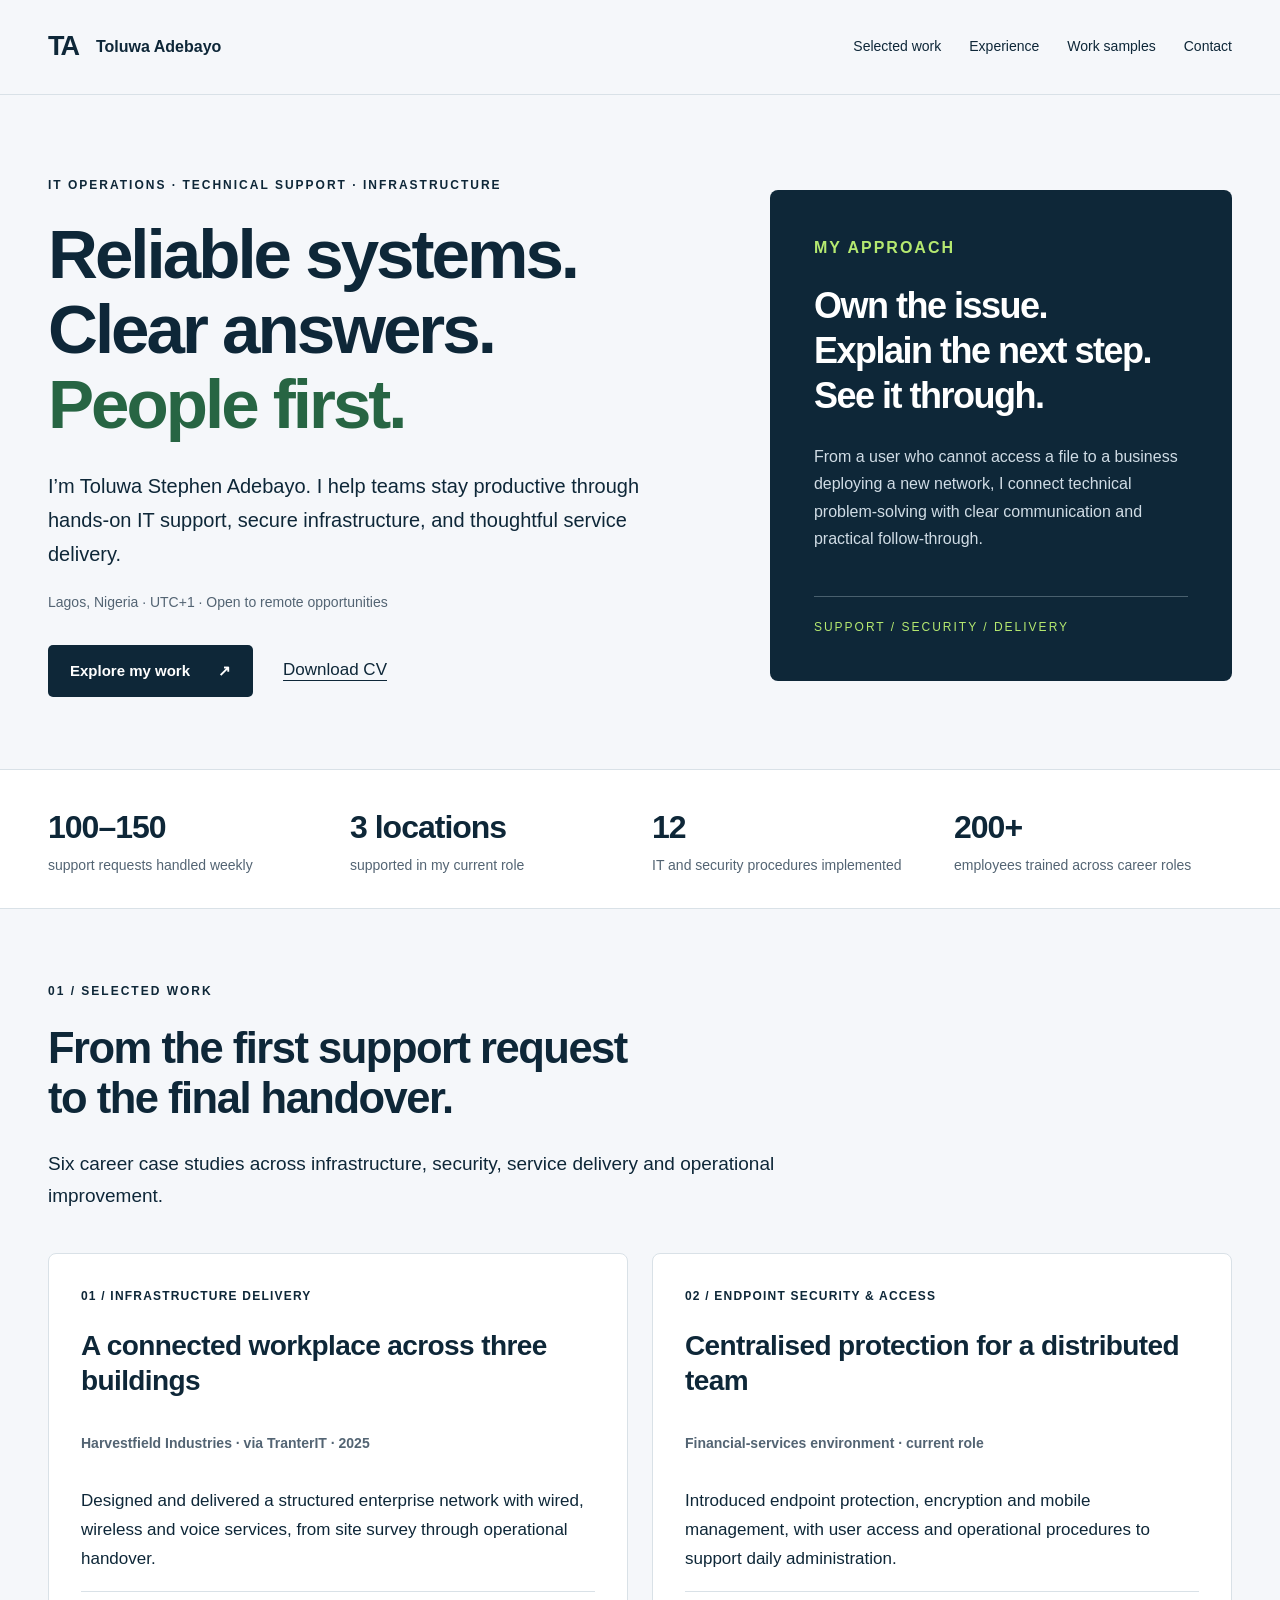
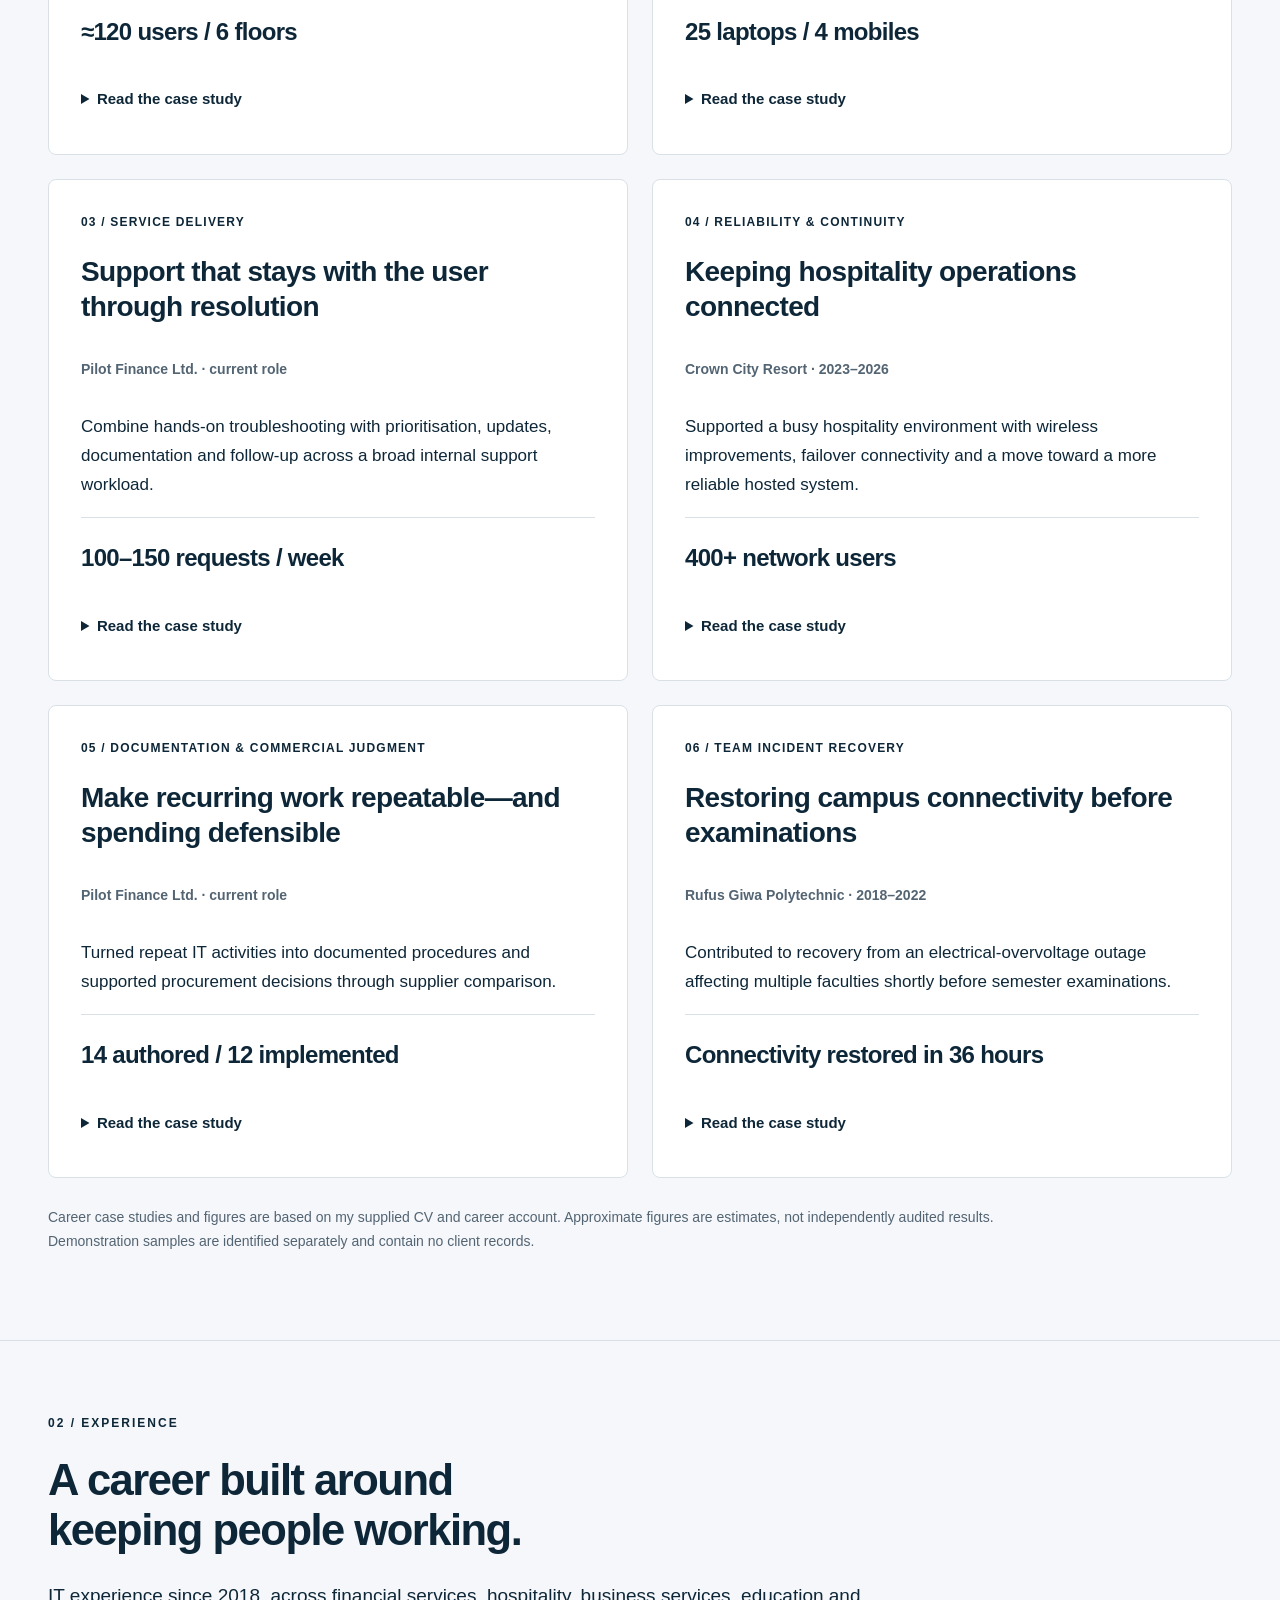
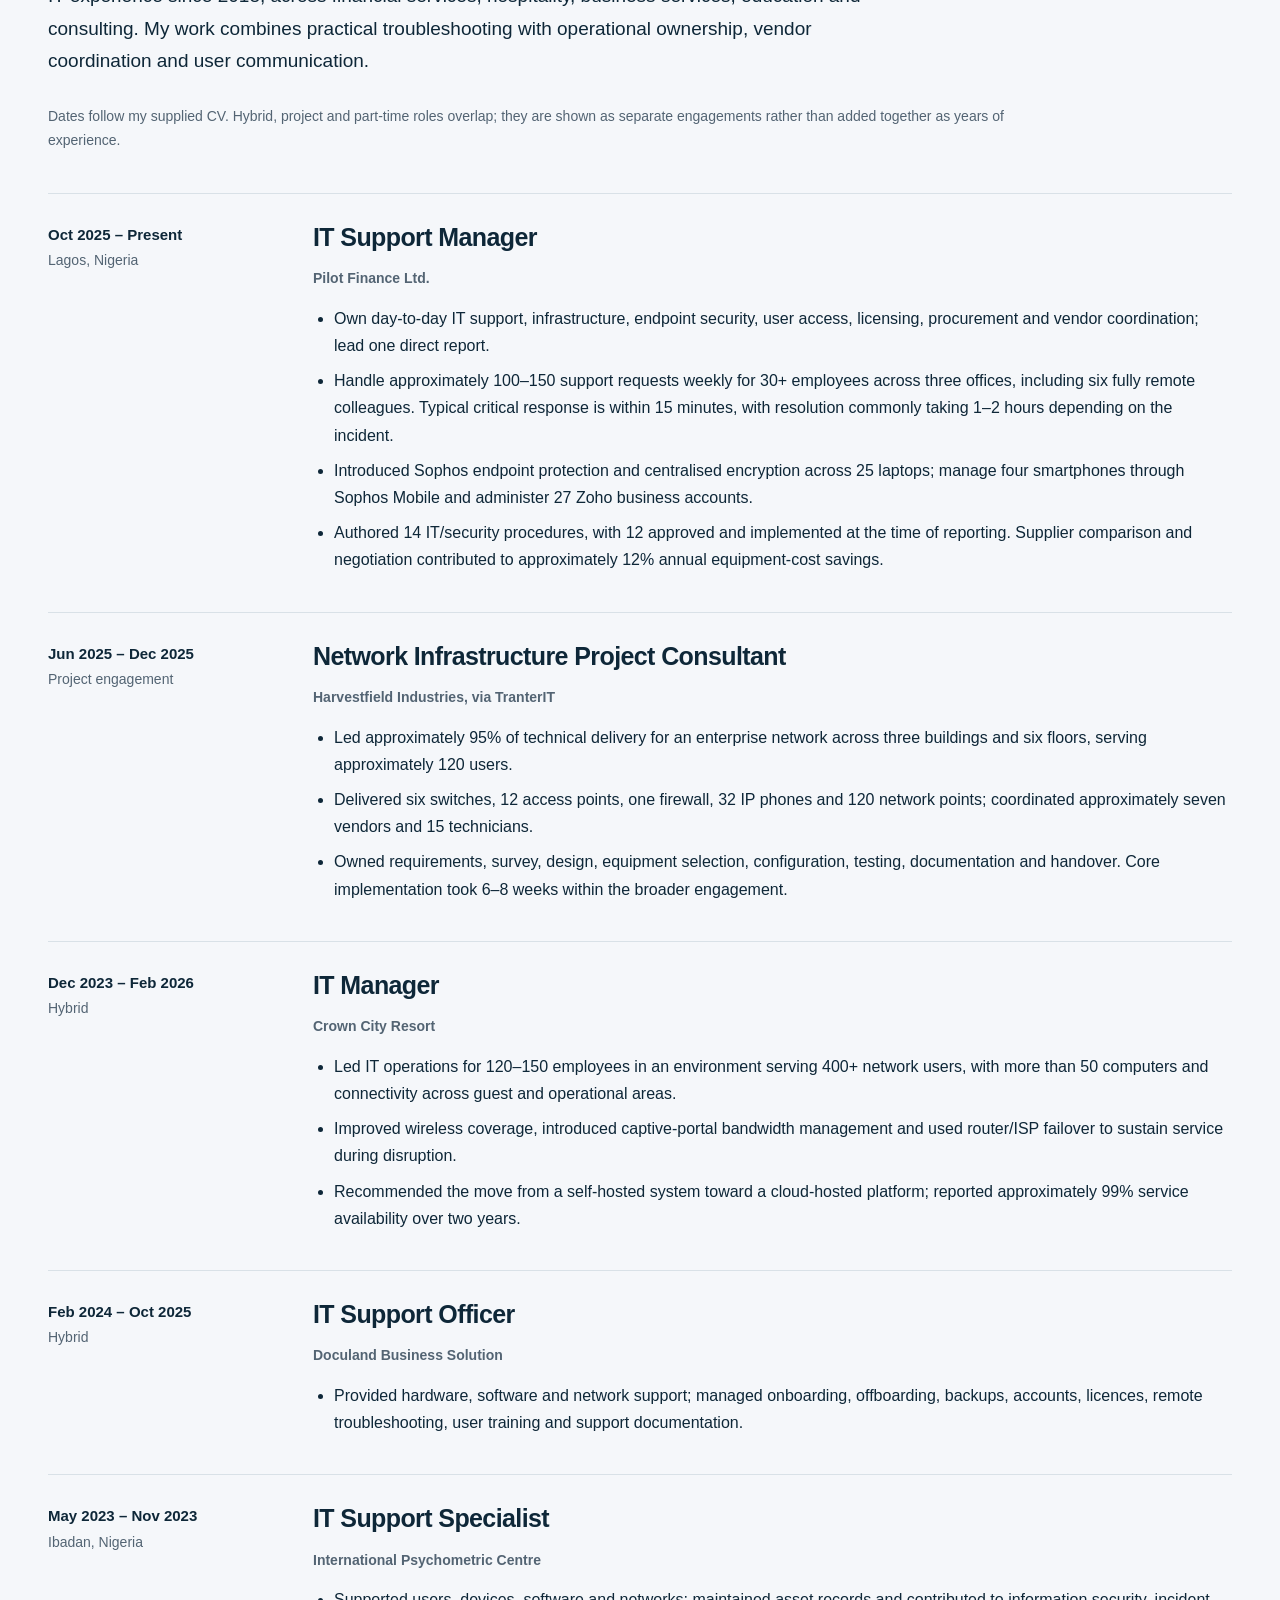
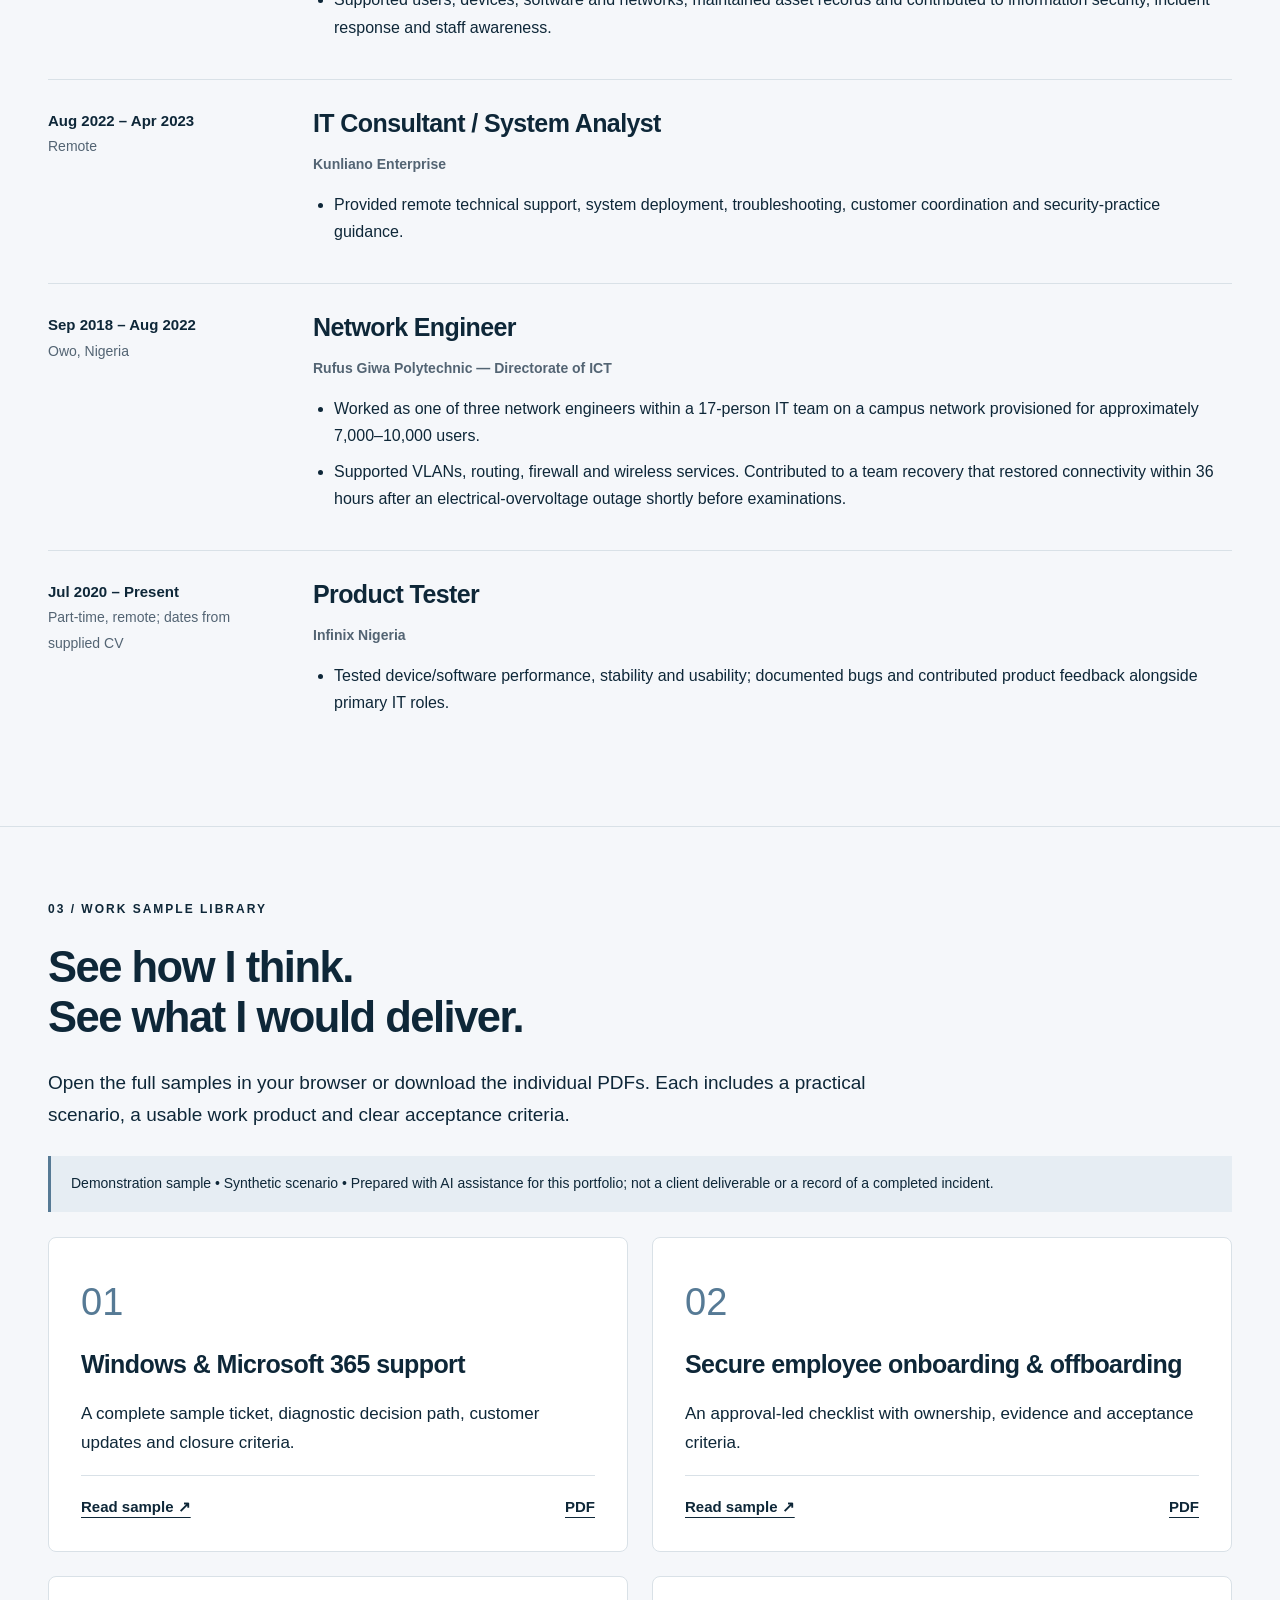
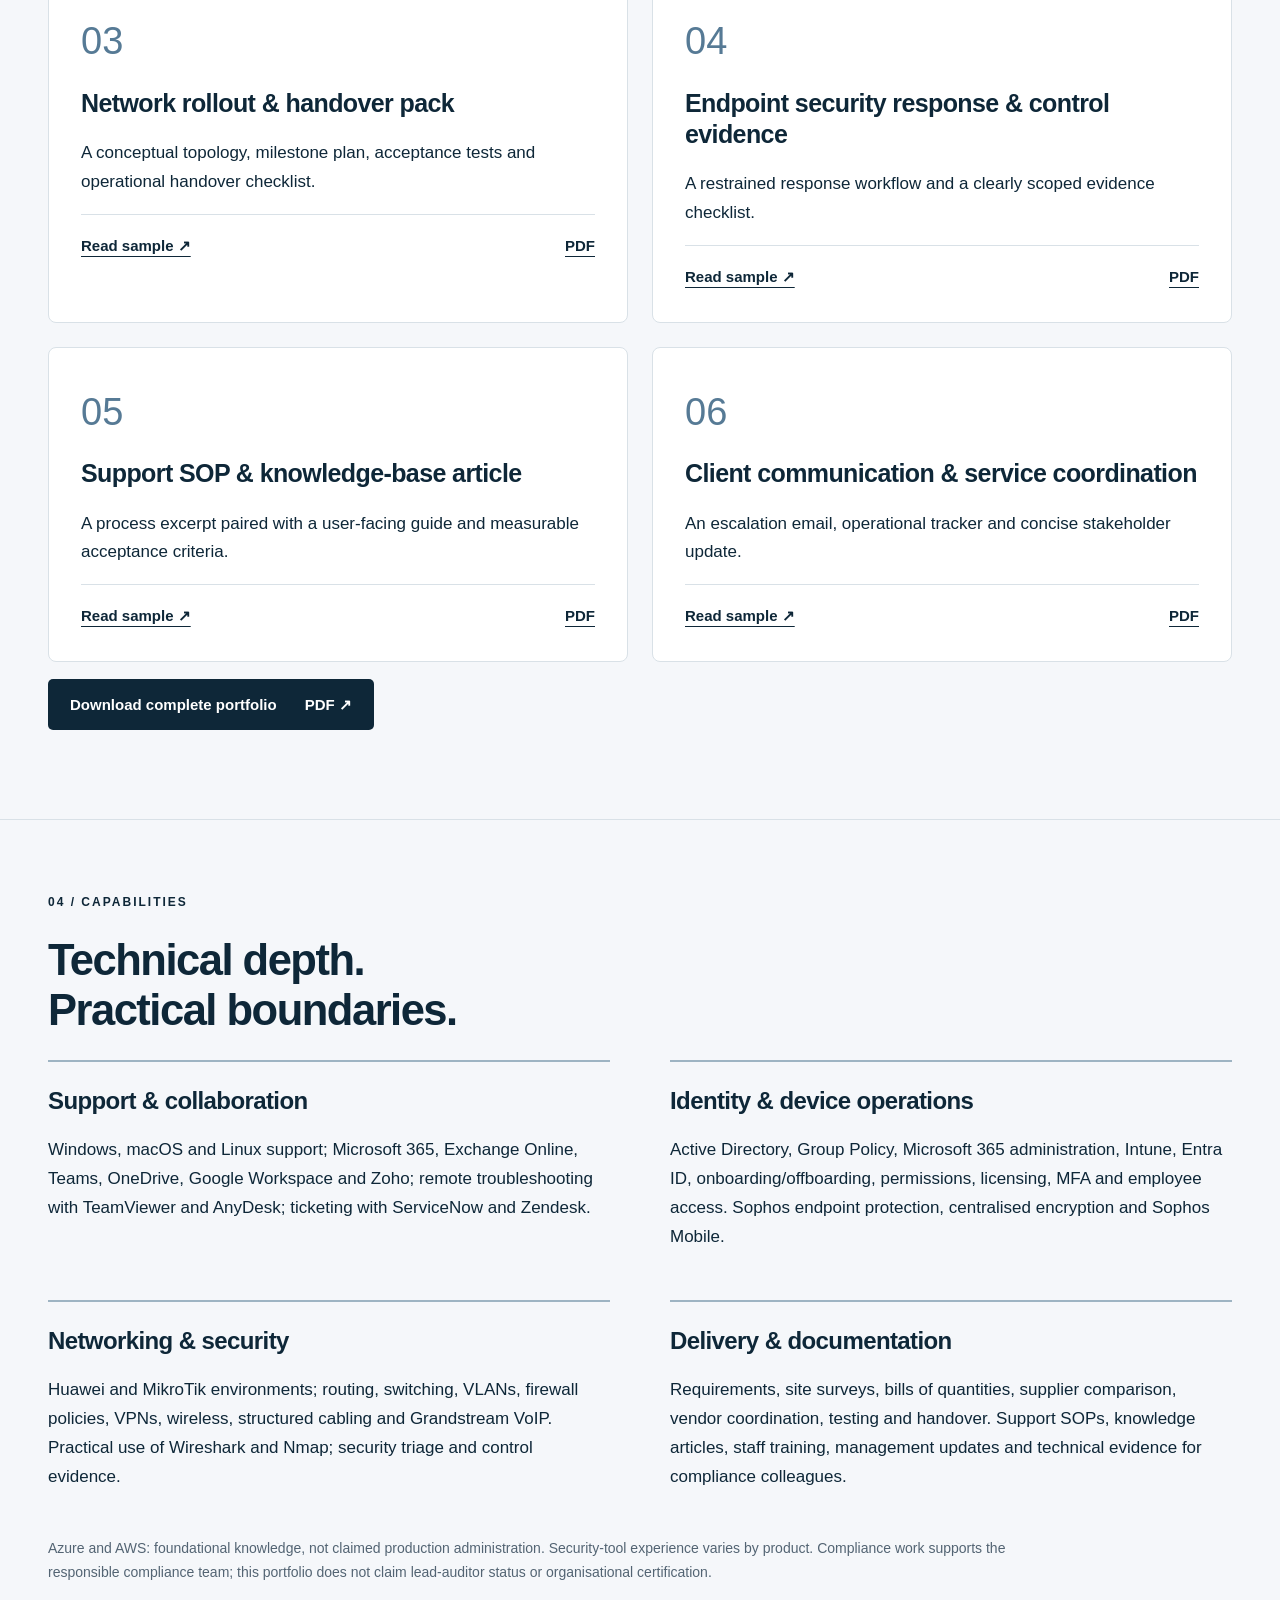
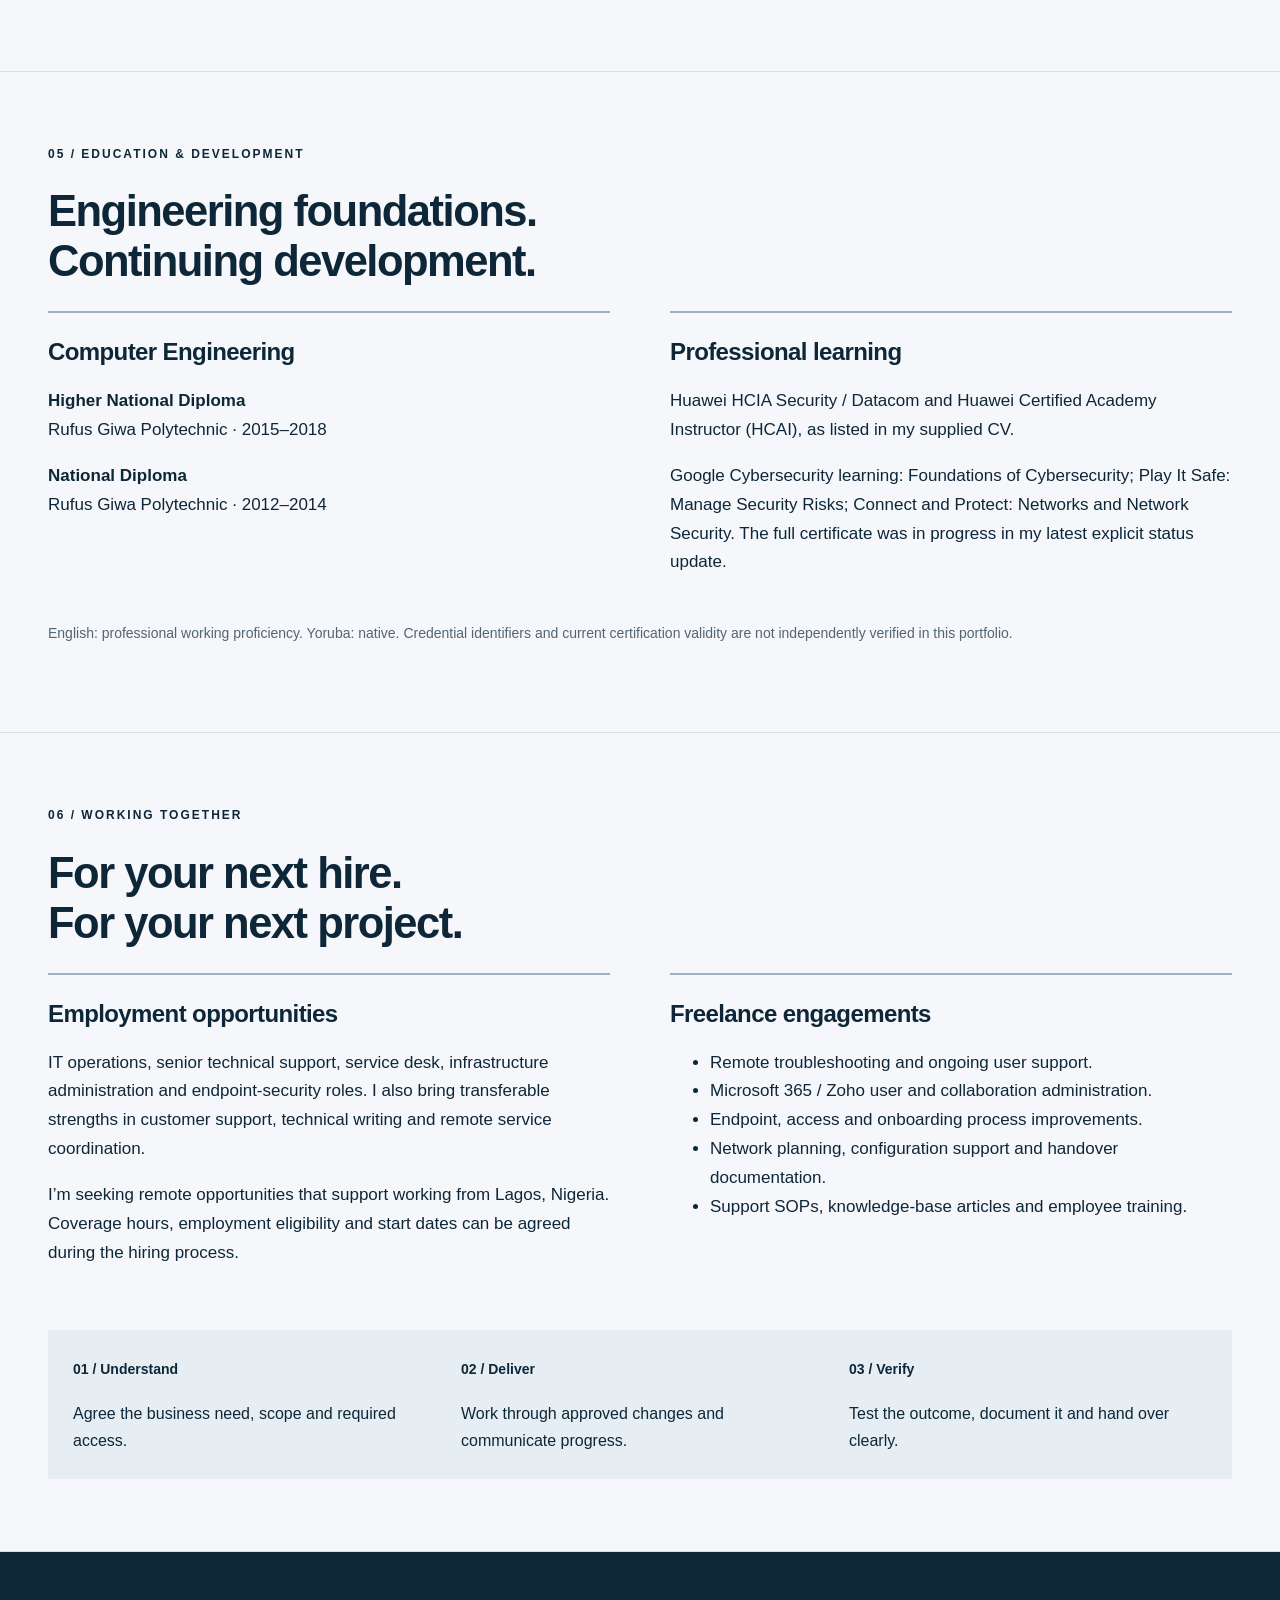
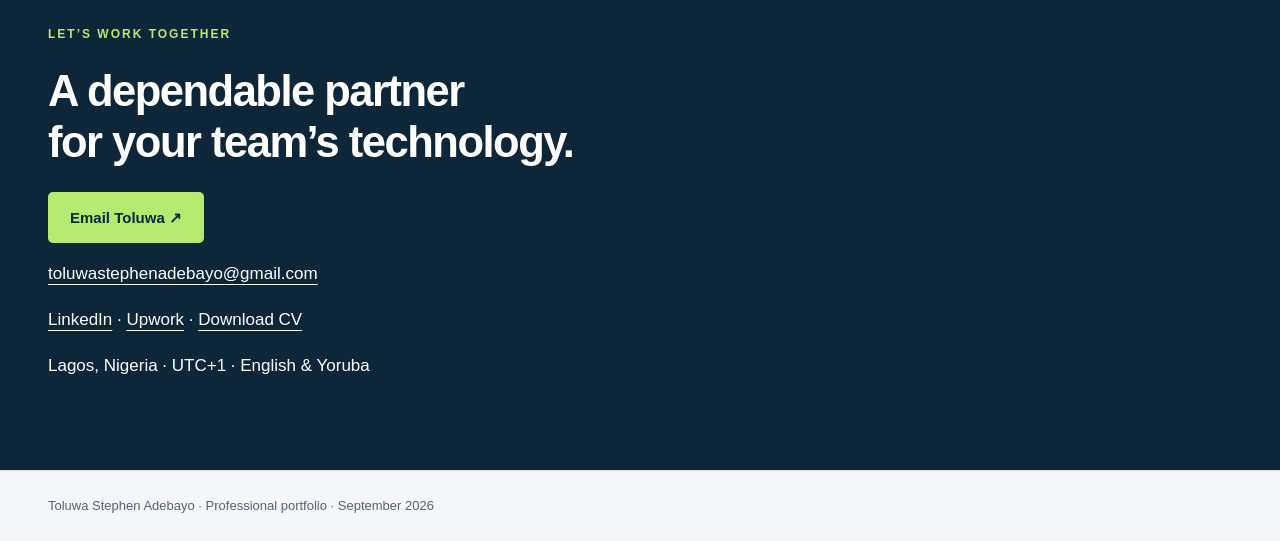
==== index.html @ ef3587c0 "Publish professional portfolio with case studies and downloadable work samples" ====
<!doctype html>
<html lang="en"><head><meta charset="utf-8"><meta name="viewport" content="width=device-width, initial-scale=1"><title>Toluwa Stephen Adebayo | IT Operations & Technical Support</title><meta name="description" content="IT operations, technical support and infrastructure portfolio of Toluwa Stephen Adebayo. Explore experience, case studies and practical work samples."><link rel="icon" href="data:image/svg+xml,%3Csvg xmlns='http://www.w3.org/2000/svg' viewBox='0 0 40 40'%3E%3Crect width='40' height='40' rx='8' fill='%230e2738'/%3E%3Ctext x='6' y='28' font-family='Arial' font-size='24' fill='%23b5e970'%3ETA%3C/text%3E%3C/svg%3E"><link rel="stylesheet" href="style.css"></head>
<body><a class="skip" href="#main">Skip to content</a><header><a class="brand" href="#">TA<span>Toluwa Adebayo</span></a><nav aria-label="Main navigation"><a href="#work">Selected work</a><a href="#experience">Experience</a><a href="#samples">Work samples</a><a href="#contact">Contact</a></nav></header>
<main id="main"><section class="hero"><div><p class="eyebrow">IT OPERATIONS · TECHNICAL SUPPORT · INFRASTRUCTURE</p><h1>Reliable systems.<br>Clear answers.<br><em>People first.</em></h1><p class="intro">I’m Toluwa Stephen Adebayo. I help teams stay productive through hands-on IT support, secure infrastructure, and thoughtful service delivery.</p><p class="location">Lagos, Nigeria · UTC+1 · Open to remote opportunities</p><div class="actions"><a class="button" href="#work">Explore my work <span>↗</span></a><a class="textlink" href="downloads/Toluwa-Adebayo-CV.pdf">Download CV</a></div></div><aside class="hero-note"><p class="eyebrow">MY APPROACH</p><h2>Own the issue.<br>Explain the next step.<br>See it through.</h2><p>From a user who cannot access a file to a business deploying a new network, I connect technical problem-solving with clear communication and practical follow-through.</p><div class="note-footer">SUPPORT / SECURITY / DELIVERY</div></aside></section>
<section class="metrics" aria-label="Selected career highlights"><div><strong>100–150</strong><span>support requests handled weekly</span></div><div><strong>3 locations</strong><span>supported in my current role</span></div><div><strong>12</strong><span>IT and security procedures implemented</span></div><div><strong>200+</strong><span>employees trained across career roles</span></div></section>
<section id="work"><div class="section-heading"><p class="eyebrow">01 / SELECTED WORK</p><h2>From the first support request<br>to the final handover.</h2><p class="wide">Six career case studies across infrastructure, security, service delivery and operational improvement.</p></div><div class="case-grid"><article class="case-card"><p class="eyebrow">01 / INFRASTRUCTURE DELIVERY</p><h3>A connected workplace across three buildings</h3><p class="org">Harvestfield Industries · via TranterIT · 2025</p><p>Designed and delivered a structured enterprise network with wired, wireless and voice services, from site survey through operational handover.</p><p class="case-metric">≈120 users / 6 floors</p><details id="case-network"><summary>Read the case study</summary><h4>Context</h4><p>The organisation needed its first structured enterprise network across three two-floor office buildings, with reliable connectivity, central security, wireless access and IP telephony.</p><h4>My contribution</h4><p>I handled approximately 95% of technical delivery: requirements, site survey, design, bill of quantities, equipment selection, vendor coordination, cabling supervision, configuration, testing, documentation, user training and handover.</p><h4>Approach</h4><p>Implemented the firewall, core/access switching, VLANs, inter-VLAN routing, wireless SSIDs, guest access, VoIP and associated services. Coordinated approximately seven vendors and 15 technicians. When construction activity damaged installed cabling, I met with the client project coordinator to realign contractor schedules and avoid further clashes.</p><h4>Outcome</h4><p>Connected approximately 120 users with coverage across six floors, 120 network points, six switches, 12 access points, one firewall and 32 IP phones. The reported project value was ₦15–20 million; core implementation took 6–8 weeks and finished within the agreed budget and timeline.</p><h4>What this demonstrates</h4><p>Infrastructure delivery depends on coordination as much as configuration. A clear work sequence and handover plan reduce rework and make the finished environment supportable.</p><p><a href="samples/03-network-handover.html">Explore the related demonstration sample ↗</a></p></details></article><article class="case-card"><p class="eyebrow">02 / ENDPOINT SECURITY &AMP; ACCESS</p><h3>Centralised protection for a distributed team</h3><p class="org">Financial-services environment · current role</p><p>Introduced endpoint protection, encryption and mobile management, with user access and operational procedures to support daily administration.</p><p class="case-metric">25 laptops / 4 mobiles</p><details id="case-endpoint"><summary>Read the case study</summary><h4>Context</h4><p>A small financial-services organisation needed a consistent approach to protecting corporate devices and supporting colleagues across offices and remote locations.</p><h4>My contribution</h4><p>I recommended and introduced the endpoint-security deployment, configured protection and encryption policies, and manage device security and employee access. Compliance work is shared with the Compliance Officer.</p><h4>Approach</h4><p>Deployed Sophos protection and centrally managed BitLocker-based encryption to 25 laptops, with recovery-key management and compliance monitoring. Enrolled four smartphones in Sophos Mobile. Administered access, MFA and collaboration controls for 27 Zoho accounts. Translated technical needs into management recommendations and staff guidance.</p><h4>Outcome</h4><p>All 25 laptops were placed under centralised encryption management. The broader endpoint-security recommendations were implemented within about 20 days of approval, according to my career account. Operational support is reinforced by documented procedures and awareness sessions.</p><h4>What this demonstrates</h4><p>A deployed security tool is only useful when policies, ownership, recovery procedures and user communication are maintained alongside it.</p><p><a href="samples/04-security-response.html">Explore the related demonstration sample ↗</a></p></details></article><article class="case-card"><p class="eyebrow">03 / SERVICE DELIVERY</p><h3>Support that stays with the user through resolution</h3><p class="org">Pilot Finance Ltd. · current role</p><p>Combine hands-on troubleshooting with prioritisation, updates, documentation and follow-up across a broad internal support workload.</p><p class="case-metric">100–150 requests / week</p><details id="case-support"><summary>Read the case study</summary><h4>Context</h4><p>Support covers 30+ employees across three offices and six fully remote colleagues, including devices, business applications, collaboration tools, accounts and connectivity.</p><h4>My contribution</h4><p>I own the support lifecycle from initial contact and diagnosis through resolution, documentation and vendor escalation, while leading one direct report.</p><h4>Approach</h4><p>Prioritise by business impact and urgency; ask focused diagnostic questions; keep users informed; record the action and outcome; confirm the original task works before closing. Standardise repeat work through support, access, onboarding, backup and incident procedures.</p><h4>Outcome</h4><p>Reported workload is approximately 100–150 requests weekly. Critical requests typically receive a response within 15 minutes and are commonly resolved in 1–2 hours, depending on complexity. I reported approximately 10% improvement in support performance following endpoint deployment and workflow improvements.</p><h4>What this demonstrates</h4><p>Response time alone does not define good support. Users also need ownership, clear next steps and confidence that the issue is resolved.</p><p><a href="samples/01-technical-support.html">Explore the related demonstration sample ↗</a></p></details></article><article class="case-card"><p class="eyebrow">04 / RELIABILITY &AMP; CONTINUITY</p><h3>Keeping hospitality operations connected</h3><p class="org">Crown City Resort · 2023–2026</p><p>Supported a busy hospitality environment with wireless improvements, failover connectivity and a move toward a more reliable hosted system.</p><p class="case-metric">400+ network users</p><details id="case-resort"><summary>Read the case study</summary><h4>Context</h4><p>The resort supported 120–150 employees and 400+ network users across offices, guest areas, lounges and staff quarters. Service interruptions affected daily operations and guest connectivity.</p><h4>My contribution</h4><p>As the senior IT professional reporting to the General Manager, I handled IT operations, network improvements, budgets, technical advice and support.</p><h4>Approach</h4><p>Improved wireless coverage, introduced captive-portal bandwidth management, and used router/ISP failover during disruption from lightning strikes. Recommended a shift from a self-hosted system to a cloud-hosted platform.</p><h4>Outcome</h4><p>My career account reports approximately 99% service availability over two years following the hosting change, compared with recurring outages in the previous setup. This is a reported operational estimate, not an independently audited SLA.</p><h4>What this demonstrates</h4><p>Continuity planning should account for power, equipment and provider failures as well as application availability.</p><p><a href="samples/03-network-handover.html">Explore the related demonstration sample ↗</a></p></details></article><article class="case-card"><p class="eyebrow">05 / DOCUMENTATION &AMP; COMMERCIAL JUDGMENT</p><h3>Make recurring work repeatable—and spending defensible</h3><p class="org">Pilot Finance Ltd. · current role</p><p>Turned repeat IT activities into documented procedures and supported procurement decisions through supplier comparison.</p><p class="case-metric">14 authored / 12 implemented</p><details id="case-governance"><summary>Read the case study</summary><h4>Context</h4><p>An independently owned IT function needs clear procedures, consistent approvals and a defensible basis for equipment and service purchases.</p><h4>My contribution</h4><p>I personally authored support and security documentation, compared quotations, negotiated with vendors and presented recommendations to management.</p><h4>Approach</h4><p>Documented support, acceptable use, security, access, passwords, data protection, remote work, incident response, backup, disaster recovery, asset management and onboarding/offboarding. Also drafted business-continuity and BYOD policies, which were awaiting approval at the time of reporting. Compared equipment and VoIP suppliers against needs and commercial terms.</p><h4>Outcome</h4><p>Twelve of 14 procedures were approved and implemented at the time of reporting. Vendor comparison and negotiation contributed to approximately 12% annual equipment-cost savings. Across career roles, I have trained more than 200 employees in nine formal sessions.</p><h4>What this demonstrates</h4><p>A document needs an owner, approval status and operational use. A purchase needs a clear requirement and supportable commercial rationale.</p><p><a href="samples/05-technical-writing.html">Explore the related demonstration sample ↗</a></p></details></article><article class="case-card"><p class="eyebrow">06 / TEAM INCIDENT RECOVERY</p><h3>Restoring campus connectivity before examinations</h3><p class="org">Rufus Giwa Polytechnic · 2018–2022</p><p>Contributed to recovery from an electrical-overvoltage outage affecting multiple faculties shortly before semester examinations.</p><p class="case-metric">Connectivity restored in 36 hours</p><details id="case-campus"><summary>Read the case study</summary><h4>Context</h4><p>The campus network was provisioned for approximately 7,000–10,000 users. An electrical-overvoltage event disrupted multiple faculties two days before examinations.</p><h4>My contribution</h4><p>I was one of three network engineers within a wider 17-person IT team. The recovery was a team result, not an individual delivery claim.</p><h4>Approach</h4><p>Worked with the team on diagnosis and restoration across the affected network environment, supporting network equipment, routing, switching and wireless services.</p><h4>Outcome</h4><p>The team restored connectivity within 36 hours, according to my career account, helping the institution prepare for the examination period.</p><h4>What this demonstrates</h4><p>During a widespread outage, coordination, business priorities and disciplined restoration matter as much as individual troubleshooting skill.</p><p><a href="samples/06-service-coordination.html">Explore the related demonstration sample ↗</a></p></details></article></div><p class="source-note">Career case studies and figures are based on my supplied CV and career account. Approximate figures are estimates, not independently audited results. Demonstration samples are identified separately and contain no client records.</p></section><section id="experience"><p class="eyebrow">02 / EXPERIENCE</p><h2>A career built around<br>keeping people working.</h2><p class="wide">IT experience since 2018, across financial services, hospitality, business services, education and consulting. My work combines practical troubleshooting with operational ownership, vendor coordination and user communication.</p><p class="source-note">Dates follow my supplied CV. Hybrid, project and part-time roles overlap; they are shown as separate engagements rather than added together as years of experience.</p><div class="timeline"><article class="role"><div class="role-date">Oct 2025 – Present<br><span>Lagos, Nigeria</span></div><div><h3>IT Support Manager</h3><p class="org">Pilot Finance Ltd.</p><ul><li>Own day-to-day IT support, infrastructure, endpoint security, user access, licensing, procurement and vendor coordination; lead one direct report.</li><li>Handle approximately 100–150 support requests weekly for 30+ employees across three offices, including six fully remote colleagues. Typical critical response is within 15 minutes, with resolution commonly taking 1–2 hours depending on the incident.</li><li>Introduced Sophos endpoint protection and centralised encryption across 25 laptops; manage four smartphones through Sophos Mobile and administer 27 Zoho business accounts.</li><li>Authored 14 IT/security procedures, with 12 approved and implemented at the time of reporting. Supplier comparison and negotiation contributed to approximately 12% annual equipment-cost savings.</li></ul></div></article><article class="role"><div class="role-date">Jun 2025 – Dec 2025<br><span>Project engagement</span></div><div><h3>Network Infrastructure Project Consultant</h3><p class="org">Harvestfield Industries, via TranterIT</p><ul><li>Led approximately 95% of technical delivery for an enterprise network across three buildings and six floors, serving approximately 120 users.</li><li>Delivered six switches, 12 access points, one firewall, 32 IP phones and 120 network points; coordinated approximately seven vendors and 15 technicians.</li><li>Owned requirements, survey, design, equipment selection, configuration, testing, documentation and handover. Core implementation took 6–8 weeks within the broader engagement.</li></ul></div></article><article class="role"><div class="role-date">Dec 2023 – Feb 2026<br><span>Hybrid</span></div><div><h3>IT Manager</h3><p class="org">Crown City Resort</p><ul><li>Led IT operations for 120–150 employees in an environment serving 400+ network users, with more than 50 computers and connectivity across guest and operational areas.</li><li>Improved wireless coverage, introduced captive-portal bandwidth management and used router/ISP failover to sustain service during disruption.</li><li>Recommended the move from a self-hosted system toward a cloud-hosted platform; reported approximately 99% service availability over two years.</li></ul></div></article><article class="role"><div class="role-date">Feb 2024 – Oct 2025<br><span>Hybrid</span></div><div><h3>IT Support Officer</h3><p class="org">Doculand Business Solution</p><ul><li>Provided hardware, software and network support; managed onboarding, offboarding, backups, accounts, licences, remote troubleshooting, user training and support documentation.</li></ul></div></article><article class="role"><div class="role-date">May 2023 – Nov 2023<br><span>Ibadan, Nigeria</span></div><div><h3>IT Support Specialist</h3><p class="org">International Psychometric Centre</p><ul><li>Supported users, devices, software and networks; maintained asset records and contributed to information security, incident response and staff awareness.</li></ul></div></article><article class="role"><div class="role-date">Aug 2022 – Apr 2023<br><span>Remote</span></div><div><h3>IT Consultant / System Analyst</h3><p class="org">Kunliano Enterprise</p><ul><li>Provided remote technical support, system deployment, troubleshooting, customer coordination and security-practice guidance.</li></ul></div></article><article class="role"><div class="role-date">Sep 2018 – Aug 2022<br><span>Owo, Nigeria</span></div><div><h3>Network Engineer</h3><p class="org">Rufus Giwa Polytechnic — Directorate of ICT</p><ul><li>Worked as one of three network engineers within a 17-person IT team on a campus network provisioned for approximately 7,000–10,000 users.</li><li>Supported VLANs, routing, firewall and wireless services. Contributed to a team recovery that restored connectivity within 36 hours after an electrical-overvoltage outage shortly before examinations.</li></ul></div></article><article class="role"><div class="role-date">Jul 2020 – Present<br><span>Part-time, remote; dates from supplied CV</span></div><div><h3>Product Tester</h3><p class="org">Infinix Nigeria</p><ul><li>Tested device/software performance, stability and usability; documented bugs and contributed product feedback alongside primary IT roles.</li></ul></div></article></div></section><section id="samples"><p class="eyebrow">03 / WORK SAMPLE LIBRARY</p><h2>See how I think.<br>See what I would deliver.</h2><p class="wide">Open the full samples in your browser or download the individual PDFs. Each includes a practical scenario, a usable work product and clear acceptance criteria.</p><p class="notice">Demonstration sample • Synthetic scenario • Prepared with AI assistance for this portfolio; not a client deliverable or a record of a completed incident.</p><div class="sample-grid"><article class="sample-card"><span class="sample-number">01</span><h3>Windows &amp; Microsoft 365 support</h3><p>A complete sample ticket, diagnostic decision path, customer updates and closure criteria.</p><div class="sample-links"><a href="samples/01-technical-support.html">Read sample ↗</a><a href="downloads/01-technical-support.pdf">PDF</a></div></article><article class="sample-card"><span class="sample-number">02</span><h3>Secure employee onboarding &amp; offboarding</h3><p>An approval-led checklist with ownership, evidence and acceptance criteria.</p><div class="sample-links"><a href="samples/02-onboarding.html">Read sample ↗</a><a href="downloads/02-onboarding.pdf">PDF</a></div></article><article class="sample-card"><span class="sample-number">03</span><h3>Network rollout &amp; handover pack</h3><p>A conceptual topology, milestone plan, acceptance tests and operational handover checklist.</p><div class="sample-links"><a href="samples/03-network-handover.html">Read sample ↗</a><a href="downloads/03-network-handover.pdf">PDF</a></div></article><article class="sample-card"><span class="sample-number">04</span><h3>Endpoint security response &amp; control evidence</h3><p>A restrained response workflow and a clearly scoped evidence checklist.</p><div class="sample-links"><a href="samples/04-security-response.html">Read sample ↗</a><a href="downloads/04-security-response.pdf">PDF</a></div></article><article class="sample-card"><span class="sample-number">05</span><h3>Support SOP &amp; knowledge-base article</h3><p>A process excerpt paired with a user-facing guide and measurable acceptance criteria.</p><div class="sample-links"><a href="samples/05-technical-writing.html">Read sample ↗</a><a href="downloads/05-technical-writing.pdf">PDF</a></div></article><article class="sample-card"><span class="sample-number">06</span><h3>Client communication &amp; service coordination</h3><p>An escalation email, operational tracker and concise stakeholder update.</p><div class="sample-links"><a href="samples/06-service-coordination.html">Read sample ↗</a><a href="downloads/06-service-coordination.pdf">PDF</a></div></article></div><p><a class="button" href="downloads/Toluwa-Adebayo-Portfolio.pdf">Download complete portfolio <span>PDF ↗</span></a></p></section><section id="skills"><p class="eyebrow">04 / CAPABILITIES</p><h2>Technical depth.<br>Practical boundaries.</h2><div class="skills-grid"><article><h3>Support & collaboration</h3><p>Windows, macOS and Linux support; Microsoft 365, Exchange Online, Teams, OneDrive, Google Workspace and Zoho; remote troubleshooting with TeamViewer and AnyDesk; ticketing with ServiceNow and Zendesk.</p></article><article><h3>Identity & device operations</h3><p>Active Directory, Group Policy, Microsoft 365 administration, Intune, Entra ID, onboarding/offboarding, permissions, licensing, MFA and employee access. Sophos endpoint protection, centralised encryption and Sophos Mobile.</p></article><article><h3>Networking & security</h3><p>Huawei and MikroTik environments; routing, switching, VLANs, firewall policies, VPNs, wireless, structured cabling and Grandstream VoIP. Practical use of Wireshark and Nmap; security triage and control evidence.</p></article><article><h3>Delivery & documentation</h3><p>Requirements, site surveys, bills of quantities, supplier comparison, vendor coordination, testing and handover. Support SOPs, knowledge articles, staff training, management updates and technical evidence for compliance colleagues.</p></article></div><p class="source-note">Azure and AWS: foundational knowledge, not claimed production administration. Security-tool experience varies by product. Compliance work supports the responsible compliance team; this portfolio does not claim lead-auditor status or organisational certification.</p></section>
<section id="education"><p class="eyebrow">05 / EDUCATION & DEVELOPMENT</p><h2>Engineering foundations.<br>Continuing development.</h2><div class="skills-grid"><article><h3>Computer Engineering</h3><p><strong>Higher National Diploma</strong><br>Rufus Giwa Polytechnic · 2015–2018</p><p><strong>National Diploma</strong><br>Rufus Giwa Polytechnic · 2012–2014</p></article><article><h3>Professional learning</h3><p>Huawei HCIA Security / Datacom and Huawei Certified Academy Instructor (HCAI), as listed in my supplied CV.</p><p>Google Cybersecurity learning: Foundations of Cybersecurity; Play It Safe: Manage Security Risks; Connect and Protect: Networks and Network Security. The full certificate was in progress in my latest explicit status update.</p></article></div><p class="source-note">English: professional working proficiency. Yoruba: native. Credential identifiers and current certification validity are not independently verified in this portfolio.</p></section>
<section id="services"><p class="eyebrow">06 / WORKING TOGETHER</p><h2>For your next hire.<br>For your next project.</h2><div class="skills-grid"><article><h3>Employment opportunities</h3><p>IT operations, senior technical support, service desk, infrastructure administration and endpoint-security roles. I also bring transferable strengths in customer support, technical writing and remote service coordination.</p><p>I’m seeking remote opportunities that support working from Lagos, Nigeria. Coverage hours, employment eligibility and start dates can be agreed during the hiring process.</p></article><article><h3>Freelance engagements</h3><ul><li>Remote troubleshooting and ongoing user support.</li><li>Microsoft 365 / Zoho user and collaboration administration.</li><li>Endpoint, access and onboarding process improvements.</li><li>Network planning, configuration support and handover documentation.</li><li>Support SOPs, knowledge-base articles and employee training.</li></ul></article></div><div class="working-flow"><div><b>01 / Understand</b><p>Agree the business need, scope and required access.</p></div><div><b>02 / Deliver</b><p>Work through approved changes and communicate progress.</p></div><div><b>03 / Verify</b><p>Test the outcome, document it and hand over clearly.</p></div></div></section><section id="contact" class="contact"><p class="eyebrow">LET’S WORK TOGETHER</p><h2>A dependable partner<br>for your team’s technology.</h2><a class="button" href="mailto:toluwastephenadebayo@gmail.com">Email Toluwa ↗</a><p class="contact-email"><a href="mailto:toluwastephenadebayo@gmail.com">toluwastephenadebayo@gmail.com</a></p><p><a href="https://www.linkedin.com/in/wapstarz">LinkedIn</a> · <a href="https://www.upwork.com/freelancers/~01a5bebf35e4224490">Upwork</a> · <a href="downloads/Toluwa-Adebayo-CV.pdf">Download CV</a></p><p>Lagos, Nigeria · UTC+1 · English & Yoruba</p></section></main><footer>Toluwa Stephen Adebayo · Professional portfolio · September 2026</footer></body></html>
---- style.css ----
:root{--ink:#0e2738;--muted:#536473;--paper:#f5f7fa;--line:#d9e1e7;--green:#b5e970}*{box-sizing:border-box}html{scroll-behavior:smooth;scroll-padding-top:95px}body{margin:0;background:var(--paper);color:var(--ink);font:17px/1.7 'Segoe UI',Arial,sans-serif}a{color:inherit;text-underline-offset:5px}header{max-width:1320px;margin:auto;padding:24px 48px;display:flex;justify-content:space-between;align-items:center;gap:24px;border-bottom:1px solid var(--line)}.brand{font-size:27px;font-weight:800;letter-spacing:-2px;text-decoration:none;display:flex;align-items:center;gap:18px}.brand span{font-size:16px;letter-spacing:0}nav{display:flex;gap:28px;font-size:14px}nav a{text-decoration:none}nav a:hover{text-decoration:underline}main{max-width:1320px;margin:auto}section{padding:72px 48px;border-bottom:1px solid var(--line)}.hero{display:grid;grid-template-columns:1.4fr 1fr;gap:75px;padding-top:80px;align-items:center}.eyebrow{font-size:12px;font-weight:700;letter-spacing:2px;margin:0 0 22px}h1{font-size:clamp(44px,5.4vw,76px);line-height:1.08;letter-spacing:-3px;margin:0 0 28px;font-weight:650}h1 em{color:#276543;font-style:normal}h2{font-size:clamp(32px,3.4vw,48px);letter-spacing:-1.5px;line-height:1.15;margin:0 0 25px;font-weight:600}h3{font-size:28px;line-height:1.25;letter-spacing:-.6px;margin:0 0 20px}.intro{font-size:20px;max-width:630px}.location{font-size:14px;color:var(--muted)}.actions{display:flex;align-items:center;gap:30px;margin-top:30px}.button{display:inline-flex;justify-content:space-between;gap:28px;background:var(--ink);color:white;text-decoration:none;padding:13px 22px;border-radius:5px;font-size:15px;font-weight:600}.button:hover{background:#28536b}.hero-note{padding:44px;background:var(--ink);color:white;border-radius:8px}.hero-note .eyebrow{color:var(--green)}.hero-note h2{font-size:36px;line-height:1.25}.hero-note p{color:#d0dce5;font-size:16px}.note-footer{margin-top:44px;padding-top:20px;border-top:1px solid #49606e;color:var(--green);font-size:12px;letter-spacing:2px}.metrics{display:grid;grid-template-columns:repeat(4,1fr);gap:24px;padding-top:30px;padding-bottom:30px;background:white}.metrics strong{display:block;font-size:32px;letter-spacing:-1px}.metrics span{font-size:14px;color:var(--muted);display:block}.section-heading{margin-bottom:40px}.feature{display:grid;grid-template-columns:1.3fr 1fr;gap:65px;padding:38px;background:white;border:1px solid var(--line);border-radius:8px}.feature-summary{border-left:2px solid #84b356;padding-left:30px;align-self:center}.feature-summary strong{font-size:25px}.tags{font-size:14px;color:#276543}.wide{max-width:830px;font-size:19px}.contact{background:var(--ink);color:white}.contact .eyebrow{color:var(--green)}.contact .button{background:var(--green);color:var(--ink)}footer{padding:24px 48px;max-width:1320px;margin:auto;font-size:13px;color:var(--muted)}.skip{position:absolute;top:-100px;left:20px;background:white;padding:10px;z-index:4}.skip:focus{top:10px}:focus-visible{outline:3px solid #438ac4;outline-offset:4px}@media(max-width:850px){header{padding:20px 24px;align-items:flex-start}.brand span{display:none}nav{gap:15px;flex-wrap:wrap}section{padding:50px 24px}.hero{grid-template-columns:1fr;gap:35px;padding-top:50px}.hero-note{padding:30px}.metrics{grid-template-columns:repeat(2,1fr)}.feature{grid-template-columns:1fr;gap:25px;padding:25px}h1{letter-spacing:-2px}footer{padding:24px}.actions{flex-wrap:wrap}.feature-summary{padding-left:20px}}@media(prefers-reduced-motion:reduce){html{scroll-behavior:auto}}

.case-grid,.sample-grid,.skills-grid{display:grid;grid-template-columns:repeat(2,minmax(0,1fr));gap:24px}.case-card,.sample-card{padding:32px;background:white;border:1px solid var(--line);border-radius:8px}.case-card{display:flex;flex-direction:column}.case-card .eyebrow{font-size:12px;letter-spacing:1.2px}.org{font-size:14px;color:var(--muted);font-weight:600}.case-metric{font-size:24px;font-weight:650;letter-spacing:-.7px;border-top:1px solid var(--line);padding-top:20px;margin-top:auto}.case-card summary{font-size:15px;font-weight:700;cursor:pointer;padding:10px 0;list-style-position:inside}.case-card details[open]{padding-bottom:10px}.case-card h4{font-size:17px;margin:24px 0 4px}.case-card details p{font-size:16px;margin:8px 0}.source-note{font-size:14px;color:var(--muted);max-width:1000px;margin-top:28px}.timeline{margin-top:40px}.role{display:grid;grid-template-columns:230px 1fr;gap:35px;border-top:1px solid var(--line);padding:28px 0}.role h3{font-size:25px;margin:0 0 8px}.role-date{font-size:15px;font-weight:650}.role-date span{font-weight:400;color:var(--muted);font-size:14px}.role ul{padding-left:21px;margin:10px 0}.role li{margin:8px 0;font-size:16px}.notice{font-size:14px;background:#e6edf3;border-left:3px solid #567a95;padding:16px 20px;margin:25px 0}.sample-number{font-size:38px;font-weight:300;color:#567a95;display:block;margin-bottom:14px}.sample-card h3{font-size:25px}.sample-links{display:flex;justify-content:space-between;gap:20px;padding-top:18px;border-top:1px solid var(--line);font-size:15px;font-weight:650}.skills-grid{gap:32px 60px}.skills-grid h3{font-size:24px}.skills-grid article{border-top:2px solid #9eb4c3;padding-top:24px}.working-flow{display:grid;grid-template-columns:repeat(3,1fr);gap:30px;margin-top:45px;padding:25px;background:#e6edf3}.working-flow b{font-size:14px}.working-flow p{font-size:16px;margin-bottom:0}.contact-email{overflow-wrap:anywhere}.sample-top h1{font-size:clamp(36px,5vw,64px);max-width:1000px}.sample-block{max-width:1020px;margin-top:32px}.sample-block h3{font-size:24px}.sample-block li{margin:12px 0}.table-scroll{overflow-x:auto}table{border-collapse:collapse;width:100%;font-size:15px;background:white}th,td{text-align:left;vertical-align:top;padding:13px 15px;border:1px solid var(--line)}th{background:var(--ink);color:white}.sample-top{padding-bottom:40px}@media(max-width:850px){.case-grid,.sample-grid,.skills-grid,.working-flow{grid-template-columns:1fr}.role{grid-template-columns:1fr;gap:12px}.case-card,.sample-card{padding:24px}.sample-top h1{letter-spacing:-1.5px}.working-flow{padding:22px}th,td{min-width:140px}}@media print{header,footer,.actions,.sample-links,.button{display:none}body{background:white;font-size:11pt}section{padding:20px 0}.hero{display:block}.hero-note{display:none}h1{font-size:32pt}h2{font-size:24pt}.case-grid,.sample-grid,.skills-grid{display:block}.case-card,.sample-card{break-inside:avoid;margin-bottom:12px}.contact{background:white;color:var(--ink)}.metrics{padding:15px 0}.notice{font-size:10pt}}
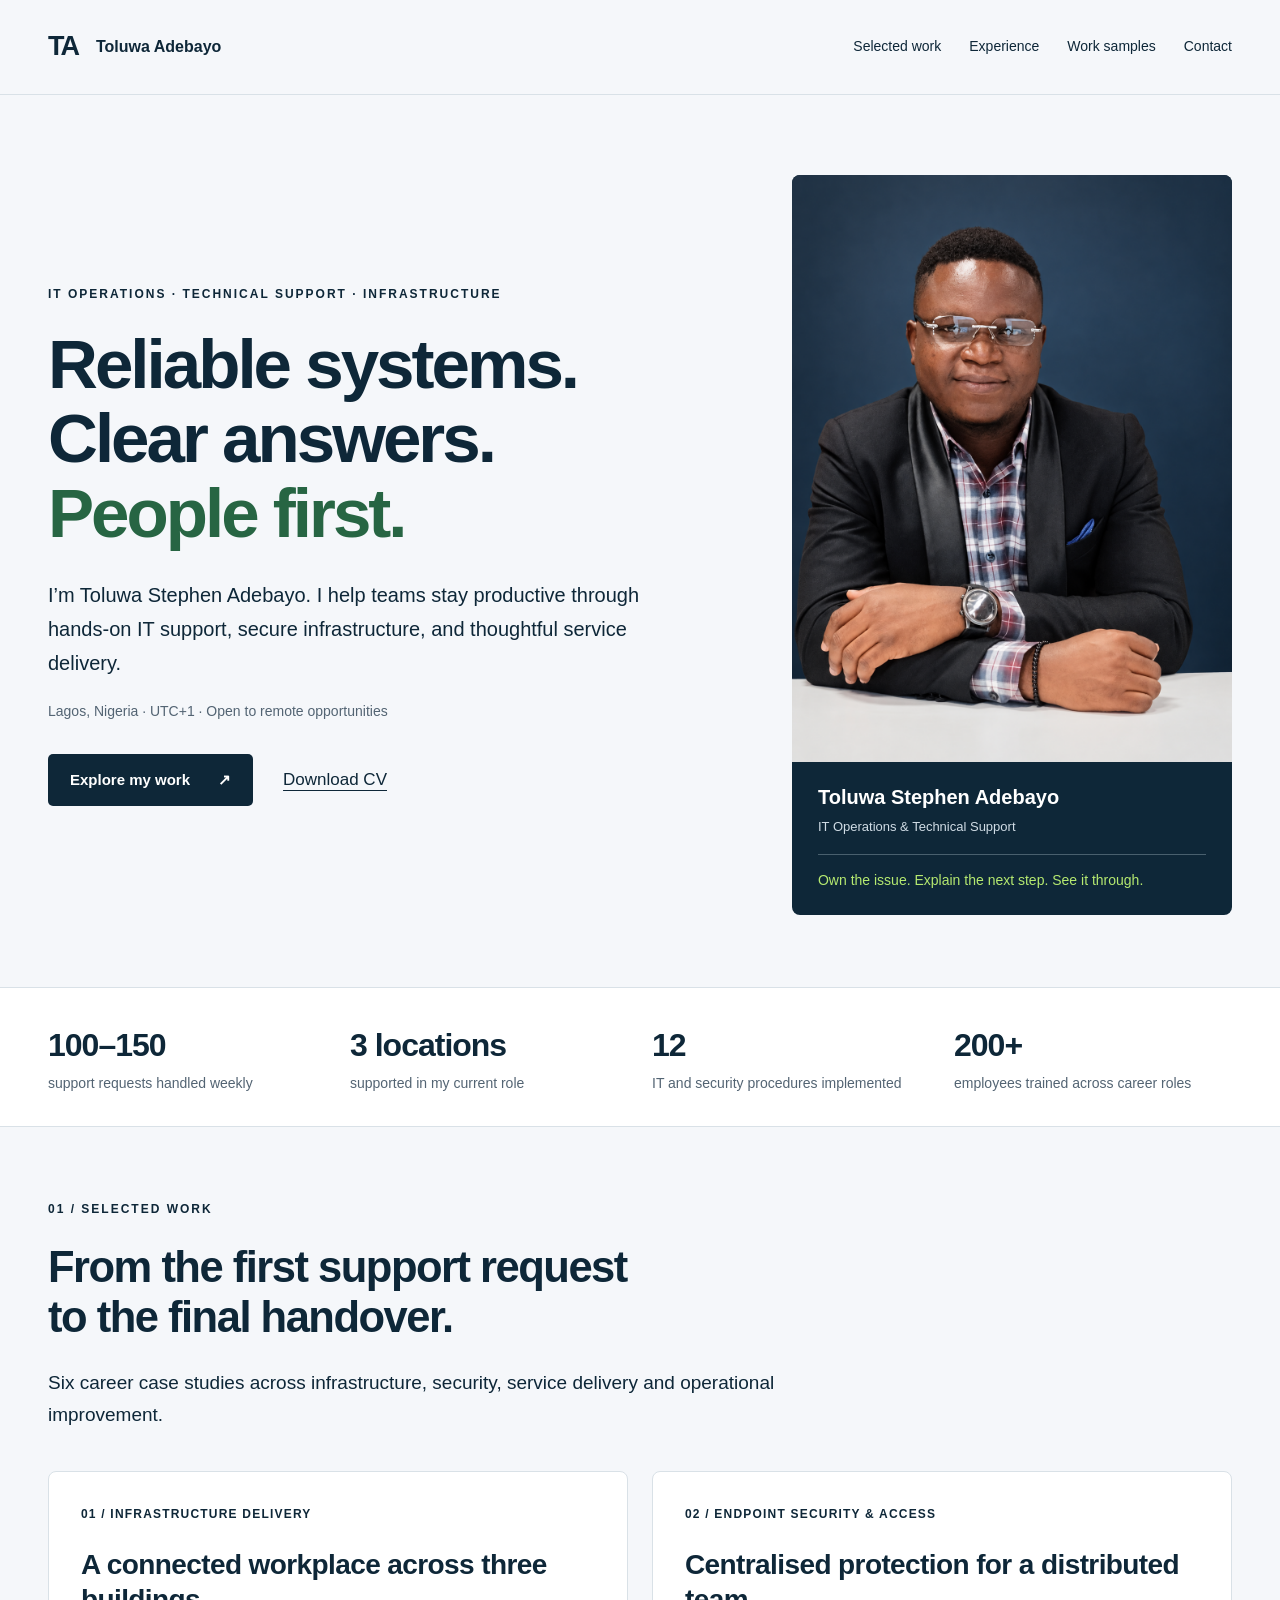
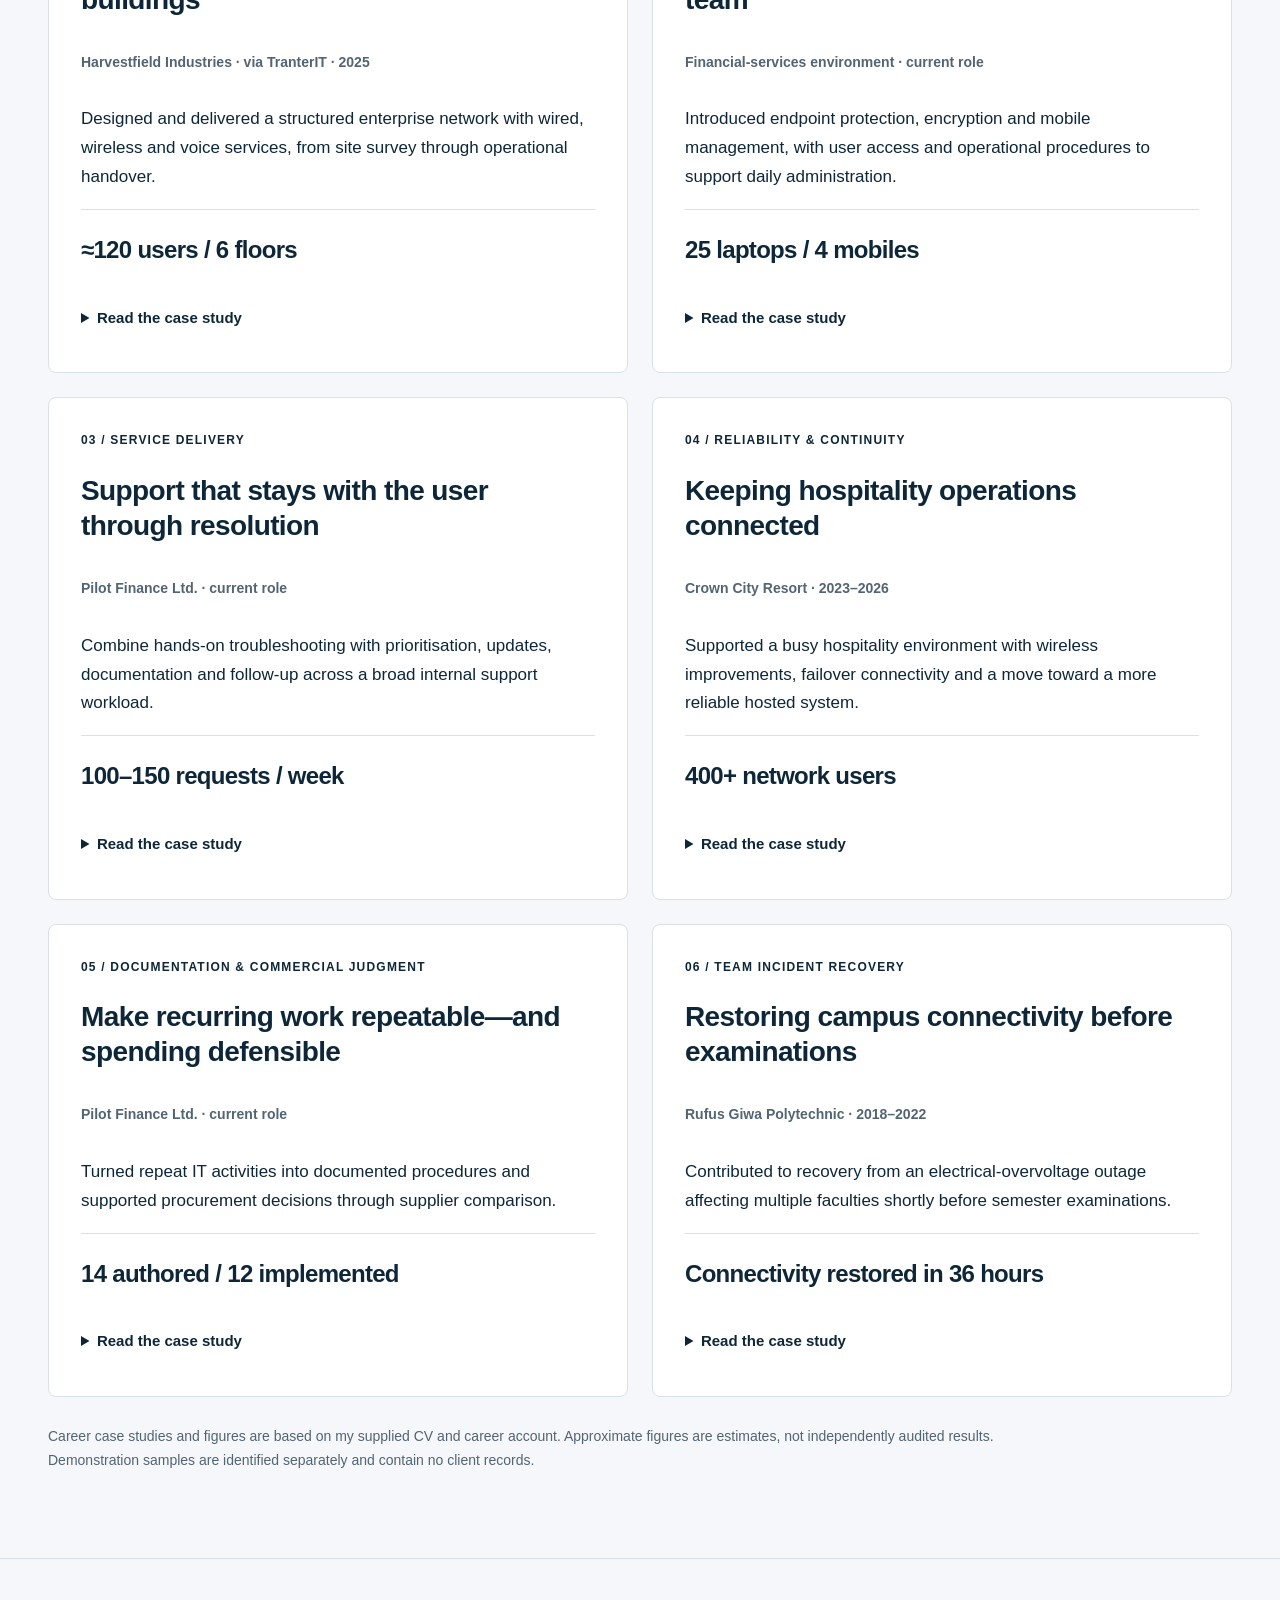
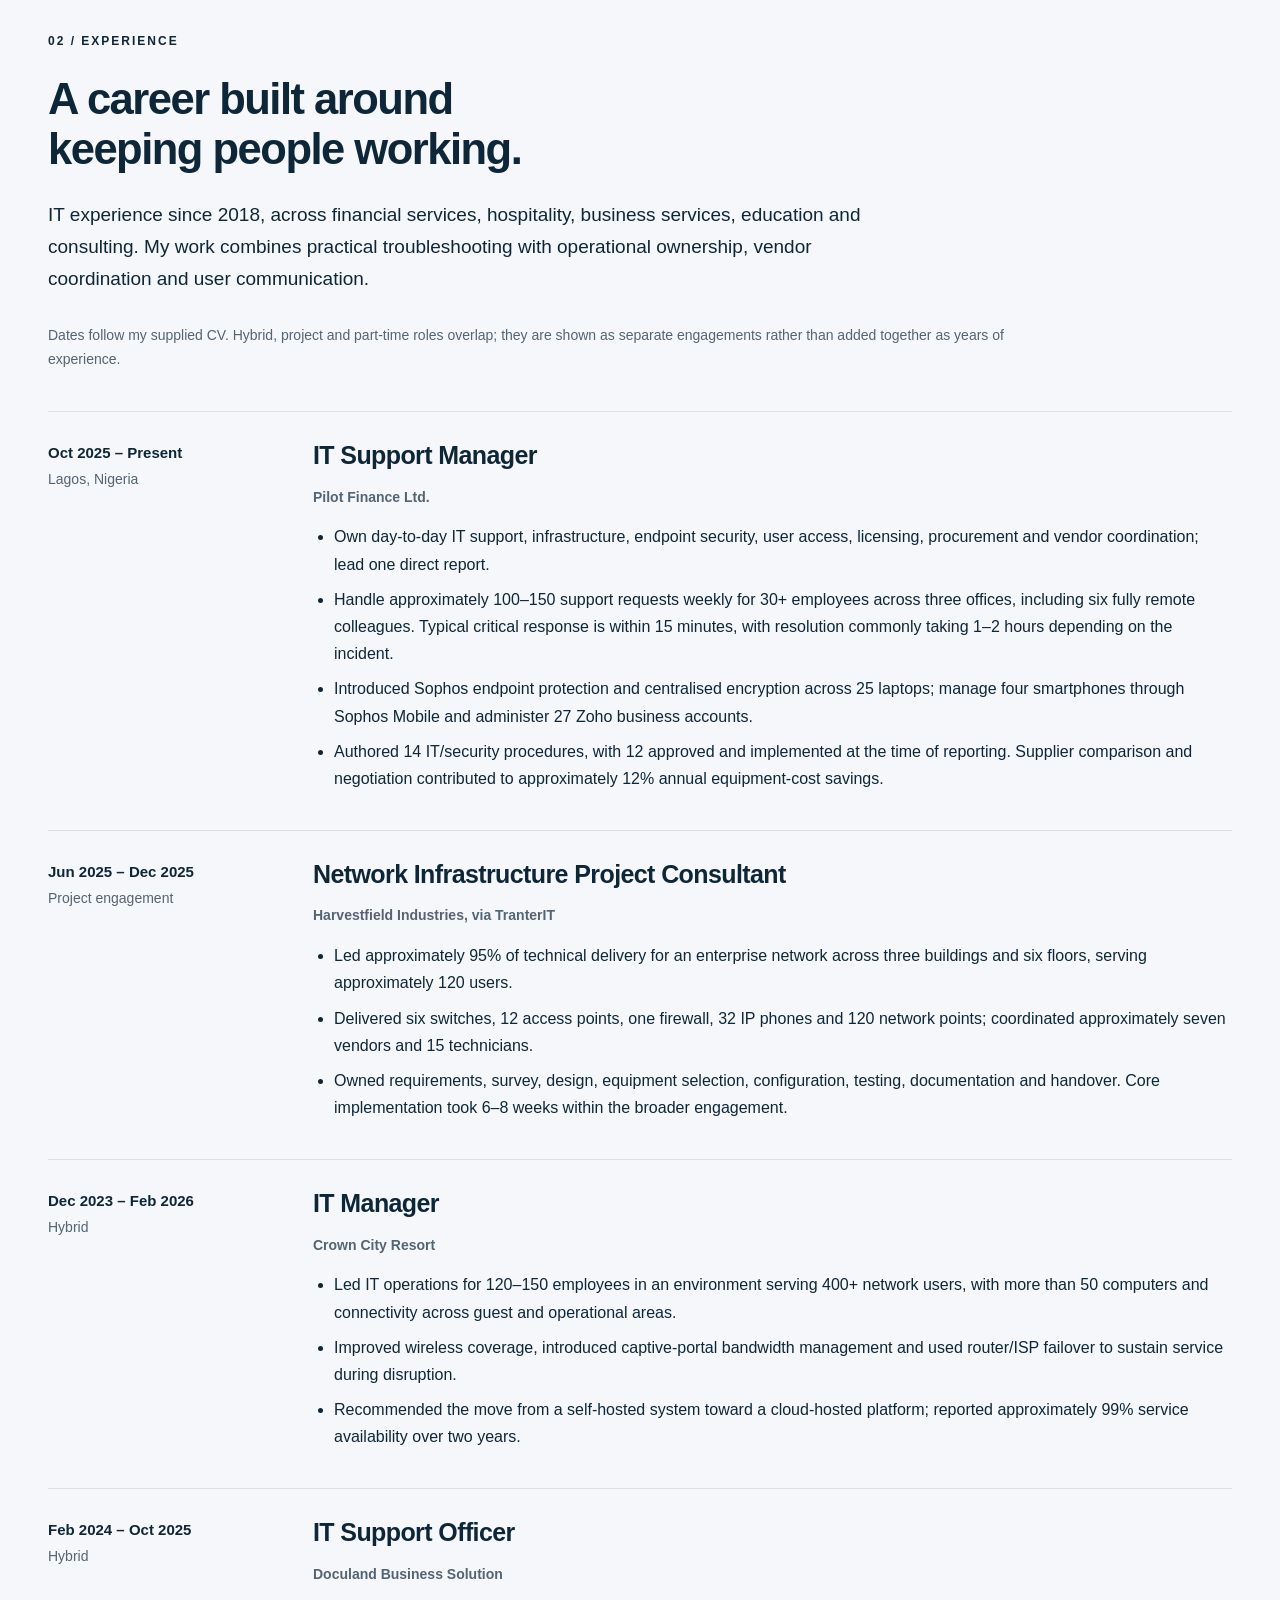
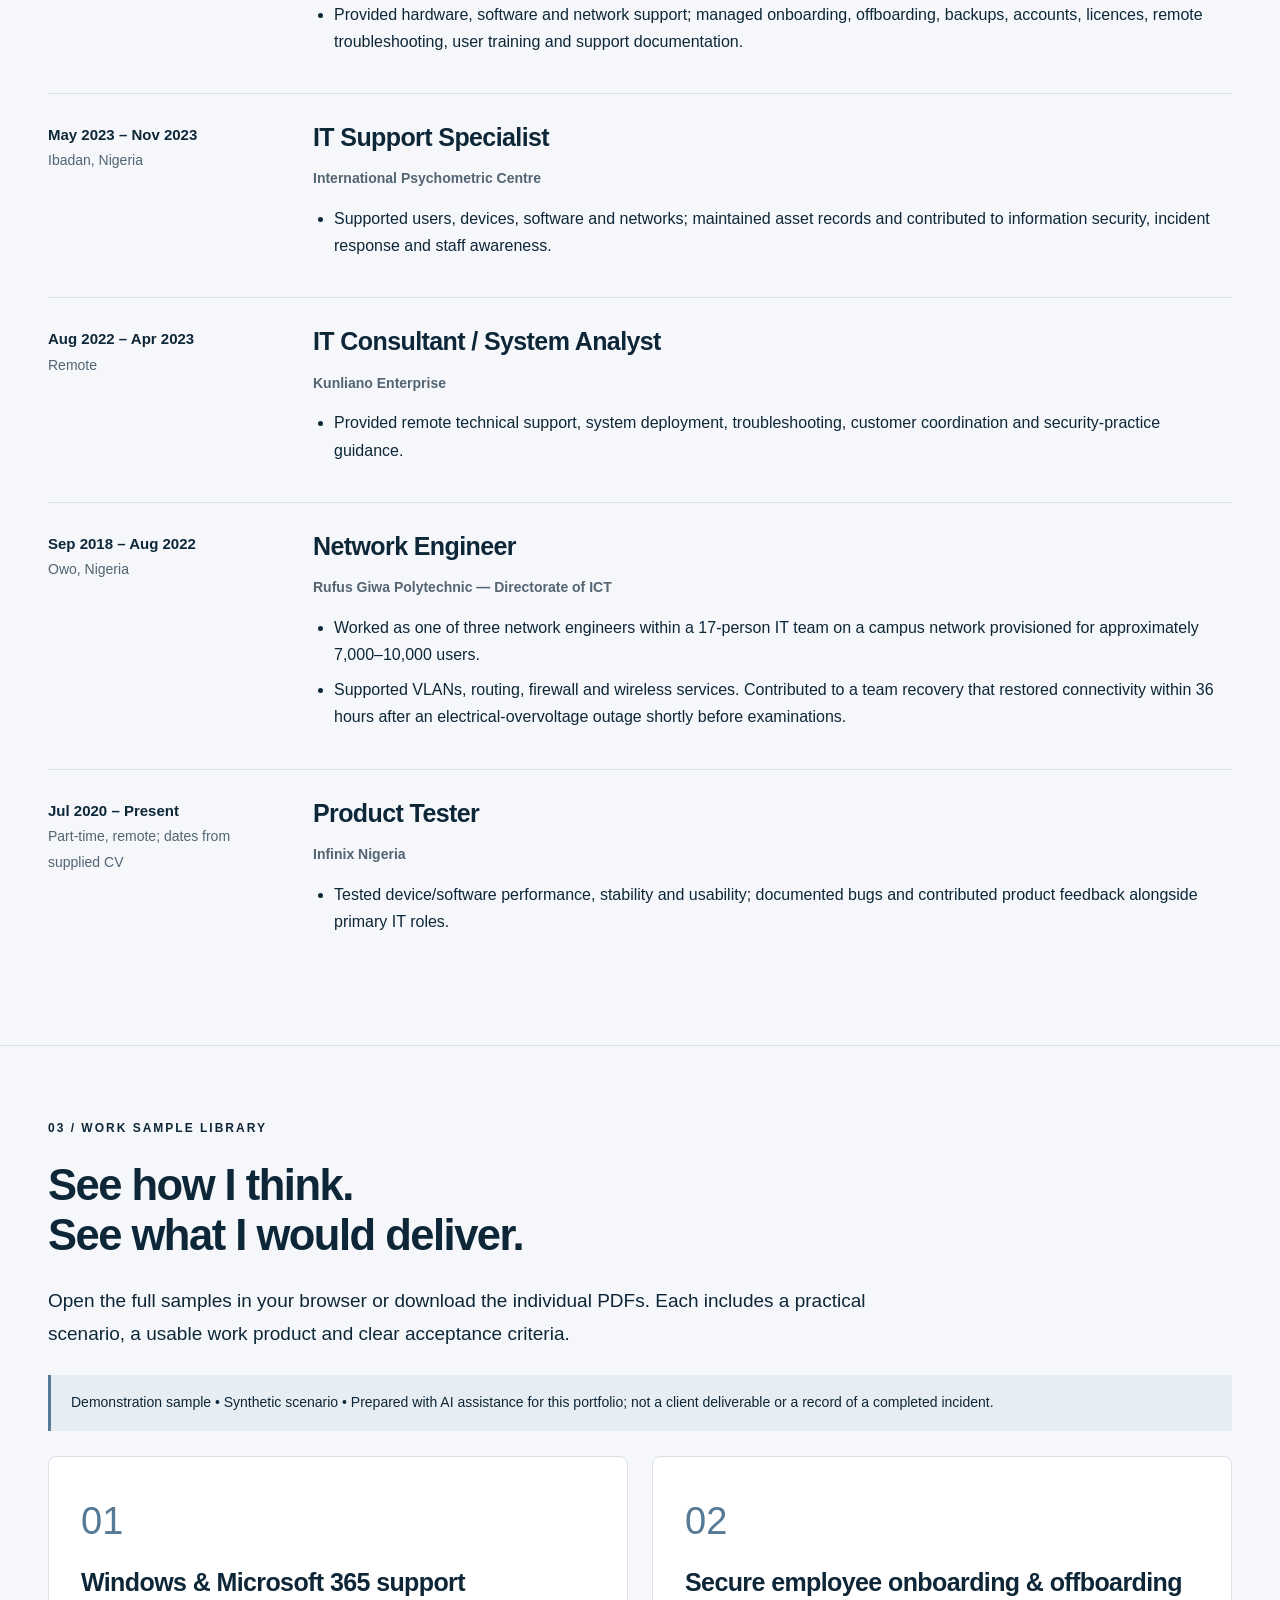
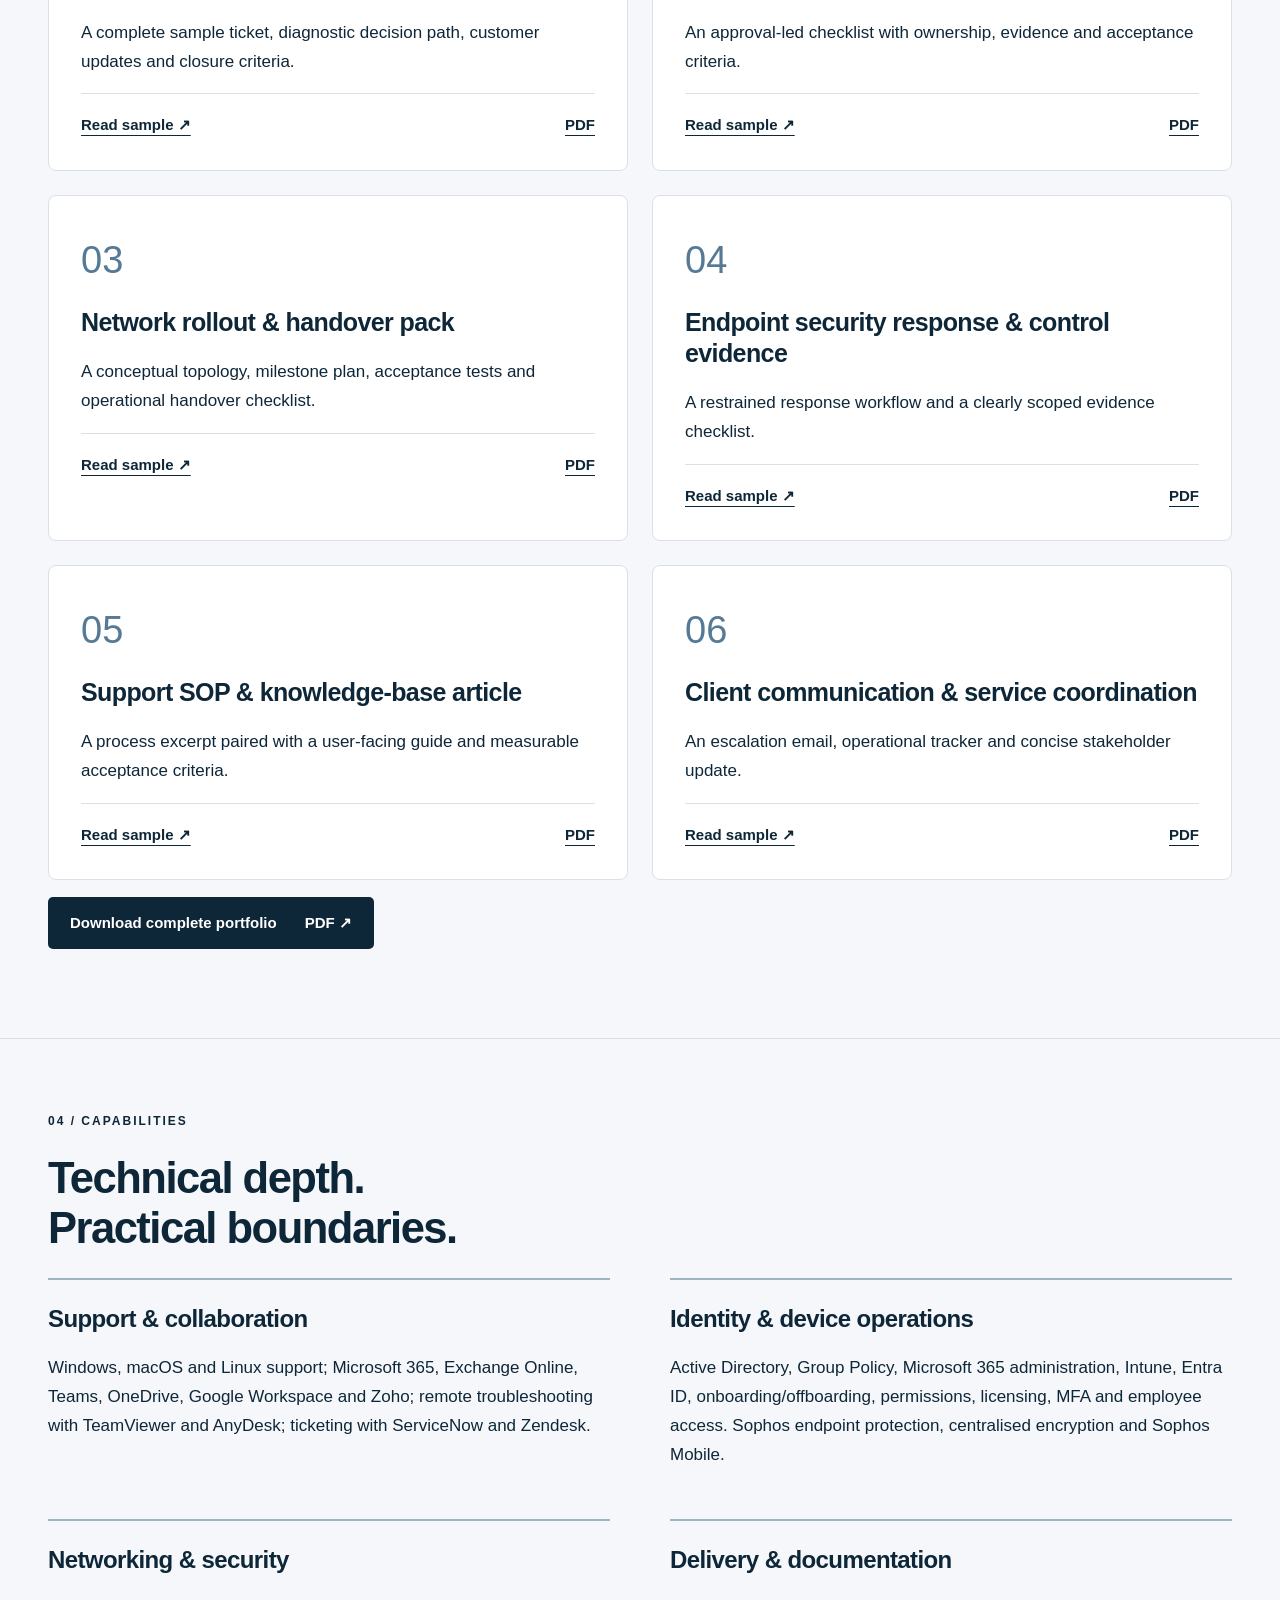
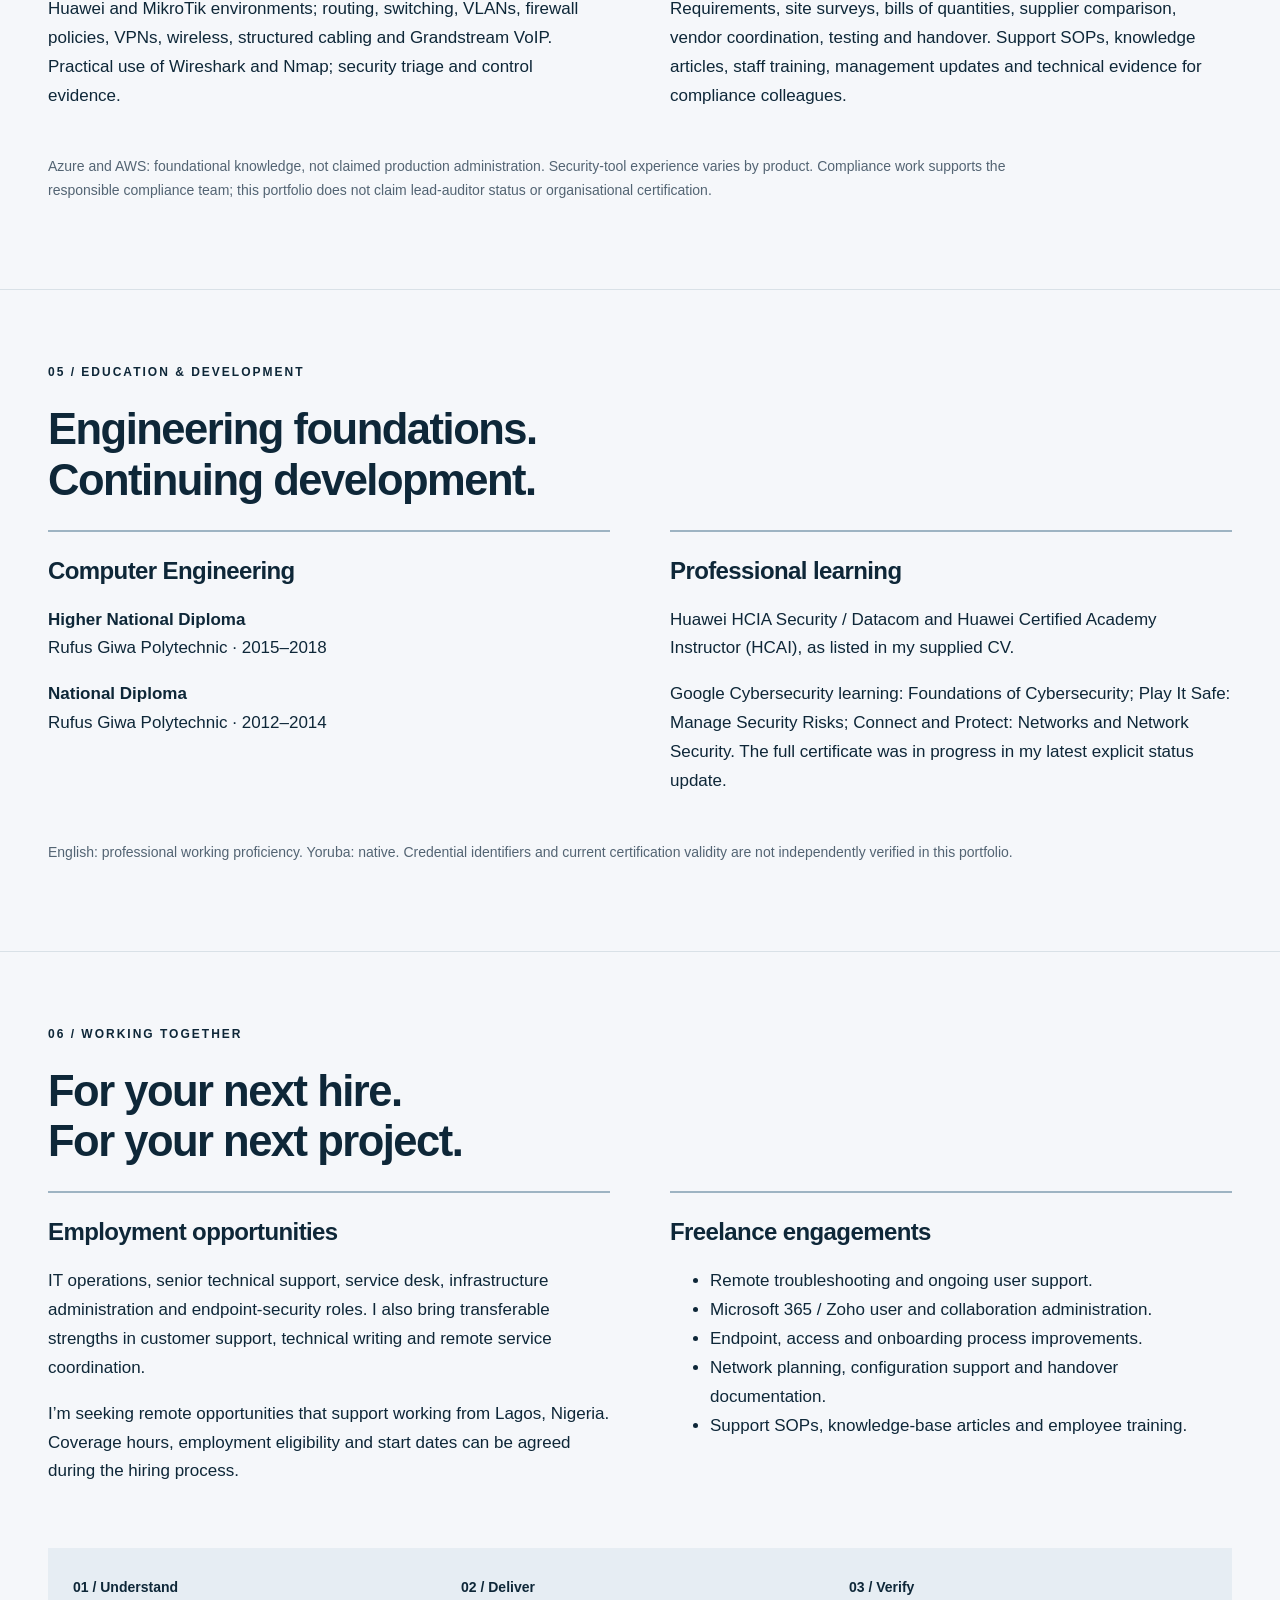
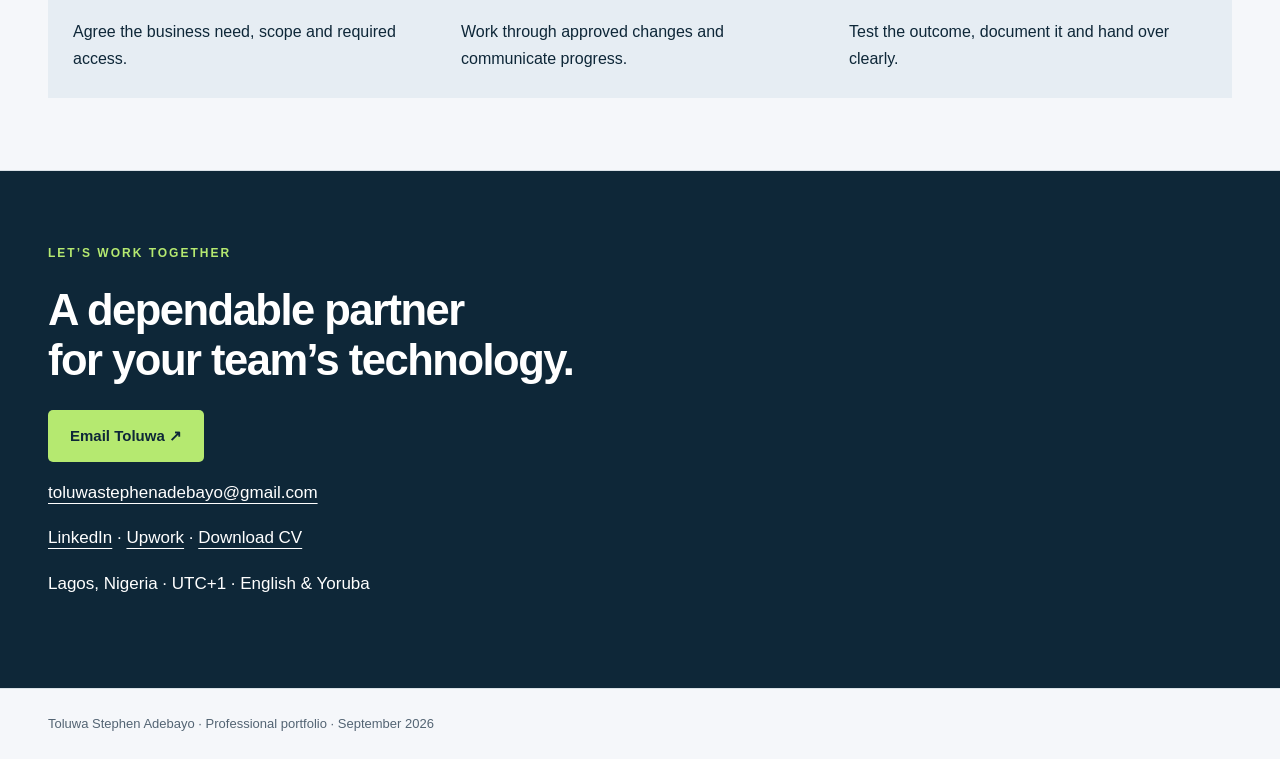
==== commit a28ff456: "Add professional portrait with navy background to portfolio introduction" ====
--- a/index.html
+++ b/index.html
@@ -1,8 +1,8 @@
-<!doctype html>
-<html lang="en"><head><meta charset="utf-8"><meta name="viewport" content="width=device-width, initial-scale=1"><title>Toluwa Stephen Adebayo | IT Operations & Technical Support</title><meta name="description" content="IT operations, technical support and infrastructure portfolio of Toluwa Stephen Adebayo. Explore experience, case studies and practical work samples."><link rel="icon" href="data:image/svg+xml,%3Csvg xmlns='http://www.w3.org/2000/svg' viewBox='0 0 40 40'%3E%3Crect width='40' height='40' rx='8' fill='%230e2738'/%3E%3Ctext x='6' y='28' font-family='Arial' font-size='24' fill='%23b5e970'%3ETA%3C/text%3E%3C/svg%3E"><link rel="stylesheet" href="style.css"></head>
-<body><a class="skip" href="#main">Skip to content</a><header><a class="brand" href="#">TA<span>Toluwa Adebayo</span></a><nav aria-label="Main navigation"><a href="#work">Selected work</a><a href="#experience">Experience</a><a href="#samples">Work samples</a><a href="#contact">Contact</a></nav></header>
-<main id="main"><section class="hero"><div><p class="eyebrow">IT OPERATIONS · TECHNICAL SUPPORT · INFRASTRUCTURE</p><h1>Reliable systems.<br>Clear answers.<br><em>People first.</em></h1><p class="intro">I’m Toluwa Stephen Adebayo. I help teams stay productive through hands-on IT support, secure infrastructure, and thoughtful service delivery.</p><p class="location">Lagos, Nigeria · UTC+1 · Open to remote opportunities</p><div class="actions"><a class="button" href="#work">Explore my work <span>↗</span></a><a class="textlink" href="downloads/Toluwa-Adebayo-CV.pdf">Download CV</a></div></div><aside class="hero-note"><p class="eyebrow">MY APPROACH</p><h2>Own the issue.<br>Explain the next step.<br>See it through.</h2><p>From a user who cannot access a file to a business deploying a new network, I connect technical problem-solving with clear communication and practical follow-through.</p><div class="note-footer">SUPPORT / SECURITY / DELIVERY</div></aside></section>
-<section class="metrics" aria-label="Selected career highlights"><div><strong>100–150</strong><span>support requests handled weekly</span></div><div><strong>3 locations</strong><span>supported in my current role</span></div><div><strong>12</strong><span>IT and security procedures implemented</span></div><div><strong>200+</strong><span>employees trained across career roles</span></div></section>
-<section id="work"><div class="section-heading"><p class="eyebrow">01 / SELECTED WORK</p><h2>From the first support request<br>to the final handover.</h2><p class="wide">Six career case studies across infrastructure, security, service delivery and operational improvement.</p></div><div class="case-grid"><article class="case-card"><p class="eyebrow">01 / INFRASTRUCTURE DELIVERY</p><h3>A connected workplace across three buildings</h3><p class="org">Harvestfield Industries · via TranterIT · 2025</p><p>Designed and delivered a structured enterprise network with wired, wireless and voice services, from site survey through operational handover.</p><p class="case-metric">≈120 users / 6 floors</p><details id="case-network"><summary>Read the case study</summary><h4>Context</h4><p>The organisation needed its first structured enterprise network across three two-floor office buildings, with reliable connectivity, central security, wireless access and IP telephony.</p><h4>My contribution</h4><p>I handled approximately 95% of technical delivery: requirements, site survey, design, bill of quantities, equipment selection, vendor coordination, cabling supervision, configuration, testing, documentation, user training and handover.</p><h4>Approach</h4><p>Implemented the firewall, core/access switching, VLANs, inter-VLAN routing, wireless SSIDs, guest access, VoIP and associated services. Coordinated approximately seven vendors and 15 technicians. When construction activity damaged installed cabling, I met with the client project coordinator to realign contractor schedules and avoid further clashes.</p><h4>Outcome</h4><p>Connected approximately 120 users with coverage across six floors, 120 network points, six switches, 12 access points, one firewall and 32 IP phones. The reported project value was ₦15–20 million; core implementation took 6–8 weeks and finished within the agreed budget and timeline.</p><h4>What this demonstrates</h4><p>Infrastructure delivery depends on coordination as much as configuration. A clear work sequence and handover plan reduce rework and make the finished environment supportable.</p><p><a href="samples/03-network-handover.html">Explore the related demonstration sample ↗</a></p></details></article><article class="case-card"><p class="eyebrow">02 / ENDPOINT SECURITY &AMP; ACCESS</p><h3>Centralised protection for a distributed team</h3><p class="org">Financial-services environment · current role</p><p>Introduced endpoint protection, encryption and mobile management, with user access and operational procedures to support daily administration.</p><p class="case-metric">25 laptops / 4 mobiles</p><details id="case-endpoint"><summary>Read the case study</summary><h4>Context</h4><p>A small financial-services organisation needed a consistent approach to protecting corporate devices and supporting colleagues across offices and remote locations.</p><h4>My contribution</h4><p>I recommended and introduced the endpoint-security deployment, configured protection and encryption policies, and manage device security and employee access. Compliance work is shared with the Compliance Officer.</p><h4>Approach</h4><p>Deployed Sophos protection and centrally managed BitLocker-based encryption to 25 laptops, with recovery-key management and compliance monitoring. Enrolled four smartphones in Sophos Mobile. Administered access, MFA and collaboration controls for 27 Zoho accounts. Translated technical needs into management recommendations and staff guidance.</p><h4>Outcome</h4><p>All 25 laptops were placed under centralised encryption management. The broader endpoint-security recommendations were implemented within about 20 days of approval, according to my career account. Operational support is reinforced by documented procedures and awareness sessions.</p><h4>What this demonstrates</h4><p>A deployed security tool is only useful when policies, ownership, recovery procedures and user communication are maintained alongside it.</p><p><a href="samples/04-security-response.html">Explore the related demonstration sample ↗</a></p></details></article><article class="case-card"><p class="eyebrow">03 / SERVICE DELIVERY</p><h3>Support that stays with the user through resolution</h3><p class="org">Pilot Finance Ltd. · current role</p><p>Combine hands-on troubleshooting with prioritisation, updates, documentation and follow-up across a broad internal support workload.</p><p class="case-metric">100–150 requests / week</p><details id="case-support"><summary>Read the case study</summary><h4>Context</h4><p>Support covers 30+ employees across three offices and six fully remote colleagues, including devices, business applications, collaboration tools, accounts and connectivity.</p><h4>My contribution</h4><p>I own the support lifecycle from initial contact and diagnosis through resolution, documentation and vendor escalation, while leading one direct report.</p><h4>Approach</h4><p>Prioritise by business impact and urgency; ask focused diagnostic questions; keep users informed; record the action and outcome; confirm the original task works before closing. Standardise repeat work through support, access, onboarding, backup and incident procedures.</p><h4>Outcome</h4><p>Reported workload is approximately 100–150 requests weekly. Critical requests typically receive a response within 15 minutes and are commonly resolved in 1–2 hours, depending on complexity. I reported approximately 10% improvement in support performance following endpoint deployment and workflow improvements.</p><h4>What this demonstrates</h4><p>Response time alone does not define good support. Users also need ownership, clear next steps and confidence that the issue is resolved.</p><p><a href="samples/01-technical-support.html">Explore the related demonstration sample ↗</a></p></details></article><article class="case-card"><p class="eyebrow">04 / RELIABILITY &AMP; CONTINUITY</p><h3>Keeping hospitality operations connected</h3><p class="org">Crown City Resort · 2023–2026</p><p>Supported a busy hospitality environment with wireless improvements, failover connectivity and a move toward a more reliable hosted system.</p><p class="case-metric">400+ network users</p><details id="case-resort"><summary>Read the case study</summary><h4>Context</h4><p>The resort supported 120–150 employees and 400+ network users across offices, guest areas, lounges and staff quarters. Service interruptions affected daily operations and guest connectivity.</p><h4>My contribution</h4><p>As the senior IT professional reporting to the General Manager, I handled IT operations, network improvements, budgets, technical advice and support.</p><h4>Approach</h4><p>Improved wireless coverage, introduced captive-portal bandwidth management, and used router/ISP failover during disruption from lightning strikes. Recommended a shift from a self-hosted system to a cloud-hosted platform.</p><h4>Outcome</h4><p>My career account reports approximately 99% service availability over two years following the hosting change, compared with recurring outages in the previous setup. This is a reported operational estimate, not an independently audited SLA.</p><h4>What this demonstrates</h4><p>Continuity planning should account for power, equipment and provider failures as well as application availability.</p><p><a href="samples/03-network-handover.html">Explore the related demonstration sample ↗</a></p></details></article><article class="case-card"><p class="eyebrow">05 / DOCUMENTATION &AMP; COMMERCIAL JUDGMENT</p><h3>Make recurring work repeatable—and spending defensible</h3><p class="org">Pilot Finance Ltd. · current role</p><p>Turned repeat IT activities into documented procedures and supported procurement decisions through supplier comparison.</p><p class="case-metric">14 authored / 12 implemented</p><details id="case-governance"><summary>Read the case study</summary><h4>Context</h4><p>An independently owned IT function needs clear procedures, consistent approvals and a defensible basis for equipment and service purchases.</p><h4>My contribution</h4><p>I personally authored support and security documentation, compared quotations, negotiated with vendors and presented recommendations to management.</p><h4>Approach</h4><p>Documented support, acceptable use, security, access, passwords, data protection, remote work, incident response, backup, disaster recovery, asset management and onboarding/offboarding. Also drafted business-continuity and BYOD policies, which were awaiting approval at the time of reporting. Compared equipment and VoIP suppliers against needs and commercial terms.</p><h4>Outcome</h4><p>Twelve of 14 procedures were approved and implemented at the time of reporting. Vendor comparison and negotiation contributed to approximately 12% annual equipment-cost savings. Across career roles, I have trained more than 200 employees in nine formal sessions.</p><h4>What this demonstrates</h4><p>A document needs an owner, approval status and operational use. A purchase needs a clear requirement and supportable commercial rationale.</p><p><a href="samples/05-technical-writing.html">Explore the related demonstration sample ↗</a></p></details></article><article class="case-card"><p class="eyebrow">06 / TEAM INCIDENT RECOVERY</p><h3>Restoring campus connectivity before examinations</h3><p class="org">Rufus Giwa Polytechnic · 2018–2022</p><p>Contributed to recovery from an electrical-overvoltage outage affecting multiple faculties shortly before semester examinations.</p><p class="case-metric">Connectivity restored in 36 hours</p><details id="case-campus"><summary>Read the case study</summary><h4>Context</h4><p>The campus network was provisioned for approximately 7,000–10,000 users. An electrical-overvoltage event disrupted multiple faculties two days before examinations.</p><h4>My contribution</h4><p>I was one of three network engineers within a wider 17-person IT team. The recovery was a team result, not an individual delivery claim.</p><h4>Approach</h4><p>Worked with the team on diagnosis and restoration across the affected network environment, supporting network equipment, routing, switching and wireless services.</p><h4>Outcome</h4><p>The team restored connectivity within 36 hours, according to my career account, helping the institution prepare for the examination period.</p><h4>What this demonstrates</h4><p>During a widespread outage, coordination, business priorities and disciplined restoration matter as much as individual troubleshooting skill.</p><p><a href="samples/06-service-coordination.html">Explore the related demonstration sample ↗</a></p></details></article></div><p class="source-note">Career case studies and figures are based on my supplied CV and career account. Approximate figures are estimates, not independently audited results. Demonstration samples are identified separately and contain no client records.</p></section><section id="experience"><p class="eyebrow">02 / EXPERIENCE</p><h2>A career built around<br>keeping people working.</h2><p class="wide">IT experience since 2018, across financial services, hospitality, business services, education and consulting. My work combines practical troubleshooting with operational ownership, vendor coordination and user communication.</p><p class="source-note">Dates follow my supplied CV. Hybrid, project and part-time roles overlap; they are shown as separate engagements rather than added together as years of experience.</p><div class="timeline"><article class="role"><div class="role-date">Oct 2025 – Present<br><span>Lagos, Nigeria</span></div><div><h3>IT Support Manager</h3><p class="org">Pilot Finance Ltd.</p><ul><li>Own day-to-day IT support, infrastructure, endpoint security, user access, licensing, procurement and vendor coordination; lead one direct report.</li><li>Handle approximately 100–150 support requests weekly for 30+ employees across three offices, including six fully remote colleagues. Typical critical response is within 15 minutes, with resolution commonly taking 1–2 hours depending on the incident.</li><li>Introduced Sophos endpoint protection and centralised encryption across 25 laptops; manage four smartphones through Sophos Mobile and administer 27 Zoho business accounts.</li><li>Authored 14 IT/security procedures, with 12 approved and implemented at the time of reporting. Supplier comparison and negotiation contributed to approximately 12% annual equipment-cost savings.</li></ul></div></article><article class="role"><div class="role-date">Jun 2025 – Dec 2025<br><span>Project engagement</span></div><div><h3>Network Infrastructure Project Consultant</h3><p class="org">Harvestfield Industries, via TranterIT</p><ul><li>Led approximately 95% of technical delivery for an enterprise network across three buildings and six floors, serving approximately 120 users.</li><li>Delivered six switches, 12 access points, one firewall, 32 IP phones and 120 network points; coordinated approximately seven vendors and 15 technicians.</li><li>Owned requirements, survey, design, equipment selection, configuration, testing, documentation and handover. Core implementation took 6–8 weeks within the broader engagement.</li></ul></div></article><article class="role"><div class="role-date">Dec 2023 – Feb 2026<br><span>Hybrid</span></div><div><h3>IT Manager</h3><p class="org">Crown City Resort</p><ul><li>Led IT operations for 120–150 employees in an environment serving 400+ network users, with more than 50 computers and connectivity across guest and operational areas.</li><li>Improved wireless coverage, introduced captive-portal bandwidth management and used router/ISP failover to sustain service during disruption.</li><li>Recommended the move from a self-hosted system toward a cloud-hosted platform; reported approximately 99% service availability over two years.</li></ul></div></article><article class="role"><div class="role-date">Feb 2024 – Oct 2025<br><span>Hybrid</span></div><div><h3>IT Support Officer</h3><p class="org">Doculand Business Solution</p><ul><li>Provided hardware, software and network support; managed onboarding, offboarding, backups, accounts, licences, remote troubleshooting, user training and support documentation.</li></ul></div></article><article class="role"><div class="role-date">May 2023 – Nov 2023<br><span>Ibadan, Nigeria</span></div><div><h3>IT Support Specialist</h3><p class="org">International Psychometric Centre</p><ul><li>Supported users, devices, software and networks; maintained asset records and contributed to information security, incident response and staff awareness.</li></ul></div></article><article class="role"><div class="role-date">Aug 2022 – Apr 2023<br><span>Remote</span></div><div><h3>IT Consultant / System Analyst</h3><p class="org">Kunliano Enterprise</p><ul><li>Provided remote technical support, system deployment, troubleshooting, customer coordination and security-practice guidance.</li></ul></div></article><article class="role"><div class="role-date">Sep 2018 – Aug 2022<br><span>Owo, Nigeria</span></div><div><h3>Network Engineer</h3><p class="org">Rufus Giwa Polytechnic — Directorate of ICT</p><ul><li>Worked as one of three network engineers within a 17-person IT team on a campus network provisioned for approximately 7,000–10,000 users.</li><li>Supported VLANs, routing, firewall and wireless services. Contributed to a team recovery that restored connectivity within 36 hours after an electrical-overvoltage outage shortly before examinations.</li></ul></div></article><article class="role"><div class="role-date">Jul 2020 – Present<br><span>Part-time, remote; dates from supplied CV</span></div><div><h3>Product Tester</h3><p class="org">Infinix Nigeria</p><ul><li>Tested device/software performance, stability and usability; documented bugs and contributed product feedback alongside primary IT roles.</li></ul></div></article></div></section><section id="samples"><p class="eyebrow">03 / WORK SAMPLE LIBRARY</p><h2>See how I think.<br>See what I would deliver.</h2><p class="wide">Open the full samples in your browser or download the individual PDFs. Each includes a practical scenario, a usable work product and clear acceptance criteria.</p><p class="notice">Demonstration sample • Synthetic scenario • Prepared with AI assistance for this portfolio; not a client deliverable or a record of a completed incident.</p><div class="sample-grid"><article class="sample-card"><span class="sample-number">01</span><h3>Windows &amp; Microsoft 365 support</h3><p>A complete sample ticket, diagnostic decision path, customer updates and closure criteria.</p><div class="sample-links"><a href="samples/01-technical-support.html">Read sample ↗</a><a href="downloads/01-technical-support.pdf">PDF</a></div></article><article class="sample-card"><span class="sample-number">02</span><h3>Secure employee onboarding &amp; offboarding</h3><p>An approval-led checklist with ownership, evidence and acceptance criteria.</p><div class="sample-links"><a href="samples/02-onboarding.html">Read sample ↗</a><a href="downloads/02-onboarding.pdf">PDF</a></div></article><article class="sample-card"><span class="sample-number">03</span><h3>Network rollout &amp; handover pack</h3><p>A conceptual topology, milestone plan, acceptance tests and operational handover checklist.</p><div class="sample-links"><a href="samples/03-network-handover.html">Read sample ↗</a><a href="downloads/03-network-handover.pdf">PDF</a></div></article><article class="sample-card"><span class="sample-number">04</span><h3>Endpoint security response &amp; control evidence</h3><p>A restrained response workflow and a clearly scoped evidence checklist.</p><div class="sample-links"><a href="samples/04-security-response.html">Read sample ↗</a><a href="downloads/04-security-response.pdf">PDF</a></div></article><article class="sample-card"><span class="sample-number">05</span><h3>Support SOP &amp; knowledge-base article</h3><p>A process excerpt paired with a user-facing guide and measurable acceptance criteria.</p><div class="sample-links"><a href="samples/05-technical-writing.html">Read sample ↗</a><a href="downloads/05-technical-writing.pdf">PDF</a></div></article><article class="sample-card"><span class="sample-number">06</span><h3>Client communication &amp; service coordination</h3><p>An escalation email, operational tracker and concise stakeholder update.</p><div class="sample-links"><a href="samples/06-service-coordination.html">Read sample ↗</a><a href="downloads/06-service-coordination.pdf">PDF</a></div></article></div><p><a class="button" href="downloads/Toluwa-Adebayo-Portfolio.pdf">Download complete portfolio <span>PDF ↗</span></a></p></section><section id="skills"><p class="eyebrow">04 / CAPABILITIES</p><h2>Technical depth.<br>Practical boundaries.</h2><div class="skills-grid"><article><h3>Support & collaboration</h3><p>Windows, macOS and Linux support; Microsoft 365, Exchange Online, Teams, OneDrive, Google Workspace and Zoho; remote troubleshooting with TeamViewer and AnyDesk; ticketing with ServiceNow and Zendesk.</p></article><article><h3>Identity & device operations</h3><p>Active Directory, Group Policy, Microsoft 365 administration, Intune, Entra ID, onboarding/offboarding, permissions, licensing, MFA and employee access. Sophos endpoint protection, centralised encryption and Sophos Mobile.</p></article><article><h3>Networking & security</h3><p>Huawei and MikroTik environments; routing, switching, VLANs, firewall policies, VPNs, wireless, structured cabling and Grandstream VoIP. Practical use of Wireshark and Nmap; security triage and control evidence.</p></article><article><h3>Delivery & documentation</h3><p>Requirements, site surveys, bills of quantities, supplier comparison, vendor coordination, testing and handover. Support SOPs, knowledge articles, staff training, management updates and technical evidence for compliance colleagues.</p></article></div><p class="source-note">Azure and AWS: foundational knowledge, not claimed production administration. Security-tool experience varies by product. Compliance work supports the responsible compliance team; this portfolio does not claim lead-auditor status or organisational certification.</p></section>
-<section id="education"><p class="eyebrow">05 / EDUCATION & DEVELOPMENT</p><h2>Engineering foundations.<br>Continuing development.</h2><div class="skills-grid"><article><h3>Computer Engineering</h3><p><strong>Higher National Diploma</strong><br>Rufus Giwa Polytechnic · 2015–2018</p><p><strong>National Diploma</strong><br>Rufus Giwa Polytechnic · 2012–2014</p></article><article><h3>Professional learning</h3><p>Huawei HCIA Security / Datacom and Huawei Certified Academy Instructor (HCAI), as listed in my supplied CV.</p><p>Google Cybersecurity learning: Foundations of Cybersecurity; Play It Safe: Manage Security Risks; Connect and Protect: Networks and Network Security. The full certificate was in progress in my latest explicit status update.</p></article></div><p class="source-note">English: professional working proficiency. Yoruba: native. Credential identifiers and current certification validity are not independently verified in this portfolio.</p></section>
-<section id="services"><p class="eyebrow">06 / WORKING TOGETHER</p><h2>For your next hire.<br>For your next project.</h2><div class="skills-grid"><article><h3>Employment opportunities</h3><p>IT operations, senior technical support, service desk, infrastructure administration and endpoint-security roles. I also bring transferable strengths in customer support, technical writing and remote service coordination.</p><p>I’m seeking remote opportunities that support working from Lagos, Nigeria. Coverage hours, employment eligibility and start dates can be agreed during the hiring process.</p></article><article><h3>Freelance engagements</h3><ul><li>Remote troubleshooting and ongoing user support.</li><li>Microsoft 365 / Zoho user and collaboration administration.</li><li>Endpoint, access and onboarding process improvements.</li><li>Network planning, configuration support and handover documentation.</li><li>Support SOPs, knowledge-base articles and employee training.</li></ul></article></div><div class="working-flow"><div><b>01 / Understand</b><p>Agree the business need, scope and required access.</p></div><div><b>02 / Deliver</b><p>Work through approved changes and communicate progress.</p></div><div><b>03 / Verify</b><p>Test the outcome, document it and hand over clearly.</p></div></div></section><section id="contact" class="contact"><p class="eyebrow">LET’S WORK TOGETHER</p><h2>A dependable partner<br>for your team’s technology.</h2><a class="button" href="mailto:toluwastephenadebayo@gmail.com">Email Toluwa ↗</a><p class="contact-email"><a href="mailto:toluwastephenadebayo@gmail.com">toluwastephenadebayo@gmail.com</a></p><p><a href="https://www.linkedin.com/in/wapstarz">LinkedIn</a> · <a href="https://www.upwork.com/freelancers/~01a5bebf35e4224490">Upwork</a> · <a href="downloads/Toluwa-Adebayo-CV.pdf">Download CV</a></p><p>Lagos, Nigeria · UTC+1 · English & Yoruba</p></section></main><footer>Toluwa Stephen Adebayo · Professional portfolio · September 2026</footer></body></html>
+<!doctype html>
+<html lang="en"><head><meta charset="utf-8"><meta name="viewport" content="width=device-width, initial-scale=1"><title>Toluwa Stephen Adebayo | IT Operations & Technical Support</title><meta name="description" content="IT operations, technical support and infrastructure portfolio of Toluwa Stephen Adebayo. Explore experience, case studies and practical work samples."><link rel="icon" href="data:image/svg+xml,%3Csvg xmlns='http://www.w3.org/2000/svg' viewBox='0 0 40 40'%3E%3Crect width='40' height='40' rx='8' fill='%230e2738'/%3E%3Ctext x='6' y='28' font-family='Arial' font-size='24' fill='%23b5e970'%3ETA%3C/text%3E%3C/svg%3E"><link rel="stylesheet" href="style.css"></head>
+<body><a class="skip" href="#main">Skip to content</a><header><a class="brand" href="#">TA<span>Toluwa Adebayo</span></a><nav aria-label="Main navigation"><a href="#work">Selected work</a><a href="#experience">Experience</a><a href="#samples">Work samples</a><a href="#contact">Contact</a></nav></header>
+<main id="main"><section class="hero"><div><p class="eyebrow">IT OPERATIONS · TECHNICAL SUPPORT · INFRASTRUCTURE</p><h1>Reliable systems.<br>Clear answers.<br><em>People first.</em></h1><p class="intro">I’m Toluwa Stephen Adebayo. I help teams stay productive through hands-on IT support, secure infrastructure, and thoughtful service delivery.</p><p class="location">Lagos, Nigeria · UTC+1 · Open to remote opportunities</p><div class="actions"><a class="button" href="#work">Explore my work <span>↗</span></a><a class="textlink" href="downloads/Toluwa-Adebayo-CV.pdf">Download CV</a></div></div><figure class="hero-portrait"><img src="assets/toluwa-adebayo-portrait.png" alt="Toluwa Stephen Adebayo" width="1086" height="1448" fetchpriority="high" decoding="async"><figcaption><span class="portrait-name">Toluwa Stephen Adebayo</span><span class="portrait-role">IT Operations &amp; Technical Support</span><p>Own the issue. Explain the next step. See it through.</p></figcaption></figure></section>
+<section class="metrics" aria-label="Selected career highlights"><div><strong>100–150</strong><span>support requests handled weekly</span></div><div><strong>3 locations</strong><span>supported in my current role</span></div><div><strong>12</strong><span>IT and security procedures implemented</span></div><div><strong>200+</strong><span>employees trained across career roles</span></div></section>
+<section id="work"><div class="section-heading"><p class="eyebrow">01 / SELECTED WORK</p><h2>From the first support request<br>to the final handover.</h2><p class="wide">Six career case studies across infrastructure, security, service delivery and operational improvement.</p></div><div class="case-grid"><article class="case-card"><p class="eyebrow">01 / INFRASTRUCTURE DELIVERY</p><h3>A connected workplace across three buildings</h3><p class="org">Harvestfield Industries · via TranterIT · 2025</p><p>Designed and delivered a structured enterprise network with wired, wireless and voice services, from site survey through operational handover.</p><p class="case-metric">≈120 users / 6 floors</p><details id="case-network"><summary>Read the case study</summary><h4>Context</h4><p>The organisation needed its first structured enterprise network across three two-floor office buildings, with reliable connectivity, central security, wireless access and IP telephony.</p><h4>My contribution</h4><p>I handled approximately 95% of technical delivery: requirements, site survey, design, bill of quantities, equipment selection, vendor coordination, cabling supervision, configuration, testing, documentation, user training and handover.</p><h4>Approach</h4><p>Implemented the firewall, core/access switching, VLANs, inter-VLAN routing, wireless SSIDs, guest access, VoIP and associated services. Coordinated approximately seven vendors and 15 technicians. When construction activity damaged installed cabling, I met with the client project coordinator to realign contractor schedules and avoid further clashes.</p><h4>Outcome</h4><p>Connected approximately 120 users with coverage across six floors, 120 network points, six switches, 12 access points, one firewall and 32 IP phones. The reported project value was ₦15–20 million; core implementation took 6–8 weeks and finished within the agreed budget and timeline.</p><h4>What this demonstrates</h4><p>Infrastructure delivery depends on coordination as much as configuration. A clear work sequence and handover plan reduce rework and make the finished environment supportable.</p><p><a href="samples/03-network-handover.html">Explore the related demonstration sample ↗</a></p></details></article><article class="case-card"><p class="eyebrow">02 / ENDPOINT SECURITY &AMP; ACCESS</p><h3>Centralised protection for a distributed team</h3><p class="org">Financial-services environment · current role</p><p>Introduced endpoint protection, encryption and mobile management, with user access and operational procedures to support daily administration.</p><p class="case-metric">25 laptops / 4 mobiles</p><details id="case-endpoint"><summary>Read the case study</summary><h4>Context</h4><p>A small financial-services organisation needed a consistent approach to protecting corporate devices and supporting colleagues across offices and remote locations.</p><h4>My contribution</h4><p>I recommended and introduced the endpoint-security deployment, configured protection and encryption policies, and manage device security and employee access. Compliance work is shared with the Compliance Officer.</p><h4>Approach</h4><p>Deployed Sophos protection and centrally managed BitLocker-based encryption to 25 laptops, with recovery-key management and compliance monitoring. Enrolled four smartphones in Sophos Mobile. Administered access, MFA and collaboration controls for 27 Zoho accounts. Translated technical needs into management recommendations and staff guidance.</p><h4>Outcome</h4><p>All 25 laptops were placed under centralised encryption management. The broader endpoint-security recommendations were implemented within about 20 days of approval, according to my career account. Operational support is reinforced by documented procedures and awareness sessions.</p><h4>What this demonstrates</h4><p>A deployed security tool is only useful when policies, ownership, recovery procedures and user communication are maintained alongside it.</p><p><a href="samples/04-security-response.html">Explore the related demonstration sample ↗</a></p></details></article><article class="case-card"><p class="eyebrow">03 / SERVICE DELIVERY</p><h3>Support that stays with the user through resolution</h3><p class="org">Pilot Finance Ltd. · current role</p><p>Combine hands-on troubleshooting with prioritisation, updates, documentation and follow-up across a broad internal support workload.</p><p class="case-metric">100–150 requests / week</p><details id="case-support"><summary>Read the case study</summary><h4>Context</h4><p>Support covers 30+ employees across three offices and six fully remote colleagues, including devices, business applications, collaboration tools, accounts and connectivity.</p><h4>My contribution</h4><p>I own the support lifecycle from initial contact and diagnosis through resolution, documentation and vendor escalation, while leading one direct report.</p><h4>Approach</h4><p>Prioritise by business impact and urgency; ask focused diagnostic questions; keep users informed; record the action and outcome; confirm the original task works before closing. Standardise repeat work through support, access, onboarding, backup and incident procedures.</p><h4>Outcome</h4><p>Reported workload is approximately 100–150 requests weekly. Critical requests typically receive a response within 15 minutes and are commonly resolved in 1–2 hours, depending on complexity. I reported approximately 10% improvement in support performance following endpoint deployment and workflow improvements.</p><h4>What this demonstrates</h4><p>Response time alone does not define good support. Users also need ownership, clear next steps and confidence that the issue is resolved.</p><p><a href="samples/01-technical-support.html">Explore the related demonstration sample ↗</a></p></details></article><article class="case-card"><p class="eyebrow">04 / RELIABILITY &AMP; CONTINUITY</p><h3>Keeping hospitality operations connected</h3><p class="org">Crown City Resort · 2023–2026</p><p>Supported a busy hospitality environment with wireless improvements, failover connectivity and a move toward a more reliable hosted system.</p><p class="case-metric">400+ network users</p><details id="case-resort"><summary>Read the case study</summary><h4>Context</h4><p>The resort supported 120–150 employees and 400+ network users across offices, guest areas, lounges and staff quarters. Service interruptions affected daily operations and guest connectivity.</p><h4>My contribution</h4><p>As the senior IT professional reporting to the General Manager, I handled IT operations, network improvements, budgets, technical advice and support.</p><h4>Approach</h4><p>Improved wireless coverage, introduced captive-portal bandwidth management, and used router/ISP failover during disruption from lightning strikes. Recommended a shift from a self-hosted system to a cloud-hosted platform.</p><h4>Outcome</h4><p>My career account reports approximately 99% service availability over two years following the hosting change, compared with recurring outages in the previous setup. This is a reported operational estimate, not an independently audited SLA.</p><h4>What this demonstrates</h4><p>Continuity planning should account for power, equipment and provider failures as well as application availability.</p><p><a href="samples/03-network-handover.html">Explore the related demonstration sample ↗</a></p></details></article><article class="case-card"><p class="eyebrow">05 / DOCUMENTATION &AMP; COMMERCIAL JUDGMENT</p><h3>Make recurring work repeatable—and spending defensible</h3><p class="org">Pilot Finance Ltd. · current role</p><p>Turned repeat IT activities into documented procedures and supported procurement decisions through supplier comparison.</p><p class="case-metric">14 authored / 12 implemented</p><details id="case-governance"><summary>Read the case study</summary><h4>Context</h4><p>An independently owned IT function needs clear procedures, consistent approvals and a defensible basis for equipment and service purchases.</p><h4>My contribution</h4><p>I personally authored support and security documentation, compared quotations, negotiated with vendors and presented recommendations to management.</p><h4>Approach</h4><p>Documented support, acceptable use, security, access, passwords, data protection, remote work, incident response, backup, disaster recovery, asset management and onboarding/offboarding. Also drafted business-continuity and BYOD policies, which were awaiting approval at the time of reporting. Compared equipment and VoIP suppliers against needs and commercial terms.</p><h4>Outcome</h4><p>Twelve of 14 procedures were approved and implemented at the time of reporting. Vendor comparison and negotiation contributed to approximately 12% annual equipment-cost savings. Across career roles, I have trained more than 200 employees in nine formal sessions.</p><h4>What this demonstrates</h4><p>A document needs an owner, approval status and operational use. A purchase needs a clear requirement and supportable commercial rationale.</p><p><a href="samples/05-technical-writing.html">Explore the related demonstration sample ↗</a></p></details></article><article class="case-card"><p class="eyebrow">06 / TEAM INCIDENT RECOVERY</p><h3>Restoring campus connectivity before examinations</h3><p class="org">Rufus Giwa Polytechnic · 2018–2022</p><p>Contributed to recovery from an electrical-overvoltage outage affecting multiple faculties shortly before semester examinations.</p><p class="case-metric">Connectivity restored in 36 hours</p><details id="case-campus"><summary>Read the case study</summary><h4>Context</h4><p>The campus network was provisioned for approximately 7,000–10,000 users. An electrical-overvoltage event disrupted multiple faculties two days before examinations.</p><h4>My contribution</h4><p>I was one of three network engineers within a wider 17-person IT team. The recovery was a team result, not an individual delivery claim.</p><h4>Approach</h4><p>Worked with the team on diagnosis and restoration across the affected network environment, supporting network equipment, routing, switching and wireless services.</p><h4>Outcome</h4><p>The team restored connectivity within 36 hours, according to my career account, helping the institution prepare for the examination period.</p><h4>What this demonstrates</h4><p>During a widespread outage, coordination, business priorities and disciplined restoration matter as much as individual troubleshooting skill.</p><p><a href="samples/06-service-coordination.html">Explore the related demonstration sample ↗</a></p></details></article></div><p class="source-note">Career case studies and figures are based on my supplied CV and career account. Approximate figures are estimates, not independently audited results. Demonstration samples are identified separately and contain no client records.</p></section><section id="experience"><p class="eyebrow">02 / EXPERIENCE</p><h2>A career built around<br>keeping people working.</h2><p class="wide">IT experience since 2018, across financial services, hospitality, business services, education and consulting. My work combines practical troubleshooting with operational ownership, vendor coordination and user communication.</p><p class="source-note">Dates follow my supplied CV. Hybrid, project and part-time roles overlap; they are shown as separate engagements rather than added together as years of experience.</p><div class="timeline"><article class="role"><div class="role-date">Oct 2025 – Present<br><span>Lagos, Nigeria</span></div><div><h3>IT Support Manager</h3><p class="org">Pilot Finance Ltd.</p><ul><li>Own day-to-day IT support, infrastructure, endpoint security, user access, licensing, procurement and vendor coordination; lead one direct report.</li><li>Handle approximately 100–150 support requests weekly for 30+ employees across three offices, including six fully remote colleagues. Typical critical response is within 15 minutes, with resolution commonly taking 1–2 hours depending on the incident.</li><li>Introduced Sophos endpoint protection and centralised encryption across 25 laptops; manage four smartphones through Sophos Mobile and administer 27 Zoho business accounts.</li><li>Authored 14 IT/security procedures, with 12 approved and implemented at the time of reporting. Supplier comparison and negotiation contributed to approximately 12% annual equipment-cost savings.</li></ul></div></article><article class="role"><div class="role-date">Jun 2025 – Dec 2025<br><span>Project engagement</span></div><div><h3>Network Infrastructure Project Consultant</h3><p class="org">Harvestfield Industries, via TranterIT</p><ul><li>Led approximately 95% of technical delivery for an enterprise network across three buildings and six floors, serving approximately 120 users.</li><li>Delivered six switches, 12 access points, one firewall, 32 IP phones and 120 network points; coordinated approximately seven vendors and 15 technicians.</li><li>Owned requirements, survey, design, equipment selection, configuration, testing, documentation and handover. Core implementation took 6–8 weeks within the broader engagement.</li></ul></div></article><article class="role"><div class="role-date">Dec 2023 – Feb 2026<br><span>Hybrid</span></div><div><h3>IT Manager</h3><p class="org">Crown City Resort</p><ul><li>Led IT operations for 120–150 employees in an environment serving 400+ network users, with more than 50 computers and connectivity across guest and operational areas.</li><li>Improved wireless coverage, introduced captive-portal bandwidth management and used router/ISP failover to sustain service during disruption.</li><li>Recommended the move from a self-hosted system toward a cloud-hosted platform; reported approximately 99% service availability over two years.</li></ul></div></article><article class="role"><div class="role-date">Feb 2024 – Oct 2025<br><span>Hybrid</span></div><div><h3>IT Support Officer</h3><p class="org">Doculand Business Solution</p><ul><li>Provided hardware, software and network support; managed onboarding, offboarding, backups, accounts, licences, remote troubleshooting, user training and support documentation.</li></ul></div></article><article class="role"><div class="role-date">May 2023 – Nov 2023<br><span>Ibadan, Nigeria</span></div><div><h3>IT Support Specialist</h3><p class="org">International Psychometric Centre</p><ul><li>Supported users, devices, software and networks; maintained asset records and contributed to information security, incident response and staff awareness.</li></ul></div></article><article class="role"><div class="role-date">Aug 2022 – Apr 2023<br><span>Remote</span></div><div><h3>IT Consultant / System Analyst</h3><p class="org">Kunliano Enterprise</p><ul><li>Provided remote technical support, system deployment, troubleshooting, customer coordination and security-practice guidance.</li></ul></div></article><article class="role"><div class="role-date">Sep 2018 – Aug 2022<br><span>Owo, Nigeria</span></div><div><h3>Network Engineer</h3><p class="org">Rufus Giwa Polytechnic — Directorate of ICT</p><ul><li>Worked as one of three network engineers within a 17-person IT team on a campus network provisioned for approximately 7,000–10,000 users.</li><li>Supported VLANs, routing, firewall and wireless services. Contributed to a team recovery that restored connectivity within 36 hours after an electrical-overvoltage outage shortly before examinations.</li></ul></div></article><article class="role"><div class="role-date">Jul 2020 – Present<br><span>Part-time, remote; dates from supplied CV</span></div><div><h3>Product Tester</h3><p class="org">Infinix Nigeria</p><ul><li>Tested device/software performance, stability and usability; documented bugs and contributed product feedback alongside primary IT roles.</li></ul></div></article></div></section><section id="samples"><p class="eyebrow">03 / WORK SAMPLE LIBRARY</p><h2>See how I think.<br>See what I would deliver.</h2><p class="wide">Open the full samples in your browser or download the individual PDFs. Each includes a practical scenario, a usable work product and clear acceptance criteria.</p><p class="notice">Demonstration sample • Synthetic scenario • Prepared with AI assistance for this portfolio; not a client deliverable or a record of a completed incident.</p><div class="sample-grid"><article class="sample-card"><span class="sample-number">01</span><h3>Windows &amp; Microsoft 365 support</h3><p>A complete sample ticket, diagnostic decision path, customer updates and closure criteria.</p><div class="sample-links"><a href="samples/01-technical-support.html">Read sample ↗</a><a href="downloads/01-technical-support.pdf">PDF</a></div></article><article class="sample-card"><span class="sample-number">02</span><h3>Secure employee onboarding &amp; offboarding</h3><p>An approval-led checklist with ownership, evidence and acceptance criteria.</p><div class="sample-links"><a href="samples/02-onboarding.html">Read sample ↗</a><a href="downloads/02-onboarding.pdf">PDF</a></div></article><article class="sample-card"><span class="sample-number">03</span><h3>Network rollout &amp; handover pack</h3><p>A conceptual topology, milestone plan, acceptance tests and operational handover checklist.</p><div class="sample-links"><a href="samples/03-network-handover.html">Read sample ↗</a><a href="downloads/03-network-handover.pdf">PDF</a></div></article><article class="sample-card"><span class="sample-number">04</span><h3>Endpoint security response &amp; control evidence</h3><p>A restrained response workflow and a clearly scoped evidence checklist.</p><div class="sample-links"><a href="samples/04-security-response.html">Read sample ↗</a><a href="downloads/04-security-response.pdf">PDF</a></div></article><article class="sample-card"><span class="sample-number">05</span><h3>Support SOP &amp; knowledge-base article</h3><p>A process excerpt paired with a user-facing guide and measurable acceptance criteria.</p><div class="sample-links"><a href="samples/05-technical-writing.html">Read sample ↗</a><a href="downloads/05-technical-writing.pdf">PDF</a></div></article><article class="sample-card"><span class="sample-number">06</span><h3>Client communication &amp; service coordination</h3><p>An escalation email, operational tracker and concise stakeholder update.</p><div class="sample-links"><a href="samples/06-service-coordination.html">Read sample ↗</a><a href="downloads/06-service-coordination.pdf">PDF</a></div></article></div><p><a class="button" href="downloads/Toluwa-Adebayo-Portfolio.pdf">Download complete portfolio <span>PDF ↗</span></a></p></section><section id="skills"><p class="eyebrow">04 / CAPABILITIES</p><h2>Technical depth.<br>Practical boundaries.</h2><div class="skills-grid"><article><h3>Support & collaboration</h3><p>Windows, macOS and Linux support; Microsoft 365, Exchange Online, Teams, OneDrive, Google Workspace and Zoho; remote troubleshooting with TeamViewer and AnyDesk; ticketing with ServiceNow and Zendesk.</p></article><article><h3>Identity & device operations</h3><p>Active Directory, Group Policy, Microsoft 365 administration, Intune, Entra ID, onboarding/offboarding, permissions, licensing, MFA and employee access. Sophos endpoint protection, centralised encryption and Sophos Mobile.</p></article><article><h3>Networking & security</h3><p>Huawei and MikroTik environments; routing, switching, VLANs, firewall policies, VPNs, wireless, structured cabling and Grandstream VoIP. Practical use of Wireshark and Nmap; security triage and control evidence.</p></article><article><h3>Delivery & documentation</h3><p>Requirements, site surveys, bills of quantities, supplier comparison, vendor coordination, testing and handover. Support SOPs, knowledge articles, staff training, management updates and technical evidence for compliance colleagues.</p></article></div><p class="source-note">Azure and AWS: foundational knowledge, not claimed production administration. Security-tool experience varies by product. Compliance work supports the responsible compliance team; this portfolio does not claim lead-auditor status or organisational certification.</p></section>
+<section id="education"><p class="eyebrow">05 / EDUCATION & DEVELOPMENT</p><h2>Engineering foundations.<br>Continuing development.</h2><div class="skills-grid"><article><h3>Computer Engineering</h3><p><strong>Higher National Diploma</strong><br>Rufus Giwa Polytechnic · 2015–2018</p><p><strong>National Diploma</strong><br>Rufus Giwa Polytechnic · 2012–2014</p></article><article><h3>Professional learning</h3><p>Huawei HCIA Security / Datacom and Huawei Certified Academy Instructor (HCAI), as listed in my supplied CV.</p><p>Google Cybersecurity learning: Foundations of Cybersecurity; Play It Safe: Manage Security Risks; Connect and Protect: Networks and Network Security. The full certificate was in progress in my latest explicit status update.</p></article></div><p class="source-note">English: professional working proficiency. Yoruba: native. Credential identifiers and current certification validity are not independently verified in this portfolio.</p></section>
+<section id="services"><p class="eyebrow">06 / WORKING TOGETHER</p><h2>For your next hire.<br>For your next project.</h2><div class="skills-grid"><article><h3>Employment opportunities</h3><p>IT operations, senior technical support, service desk, infrastructure administration and endpoint-security roles. I also bring transferable strengths in customer support, technical writing and remote service coordination.</p><p>I’m seeking remote opportunities that support working from Lagos, Nigeria. Coverage hours, employment eligibility and start dates can be agreed during the hiring process.</p></article><article><h3>Freelance engagements</h3><ul><li>Remote troubleshooting and ongoing user support.</li><li>Microsoft 365 / Zoho user and collaboration administration.</li><li>Endpoint, access and onboarding process improvements.</li><li>Network planning, configuration support and handover documentation.</li><li>Support SOPs, knowledge-base articles and employee training.</li></ul></article></div><div class="working-flow"><div><b>01 / Understand</b><p>Agree the business need, scope and required access.</p></div><div><b>02 / Deliver</b><p>Work through approved changes and communicate progress.</p></div><div><b>03 / Verify</b><p>Test the outcome, document it and hand over clearly.</p></div></div></section><section id="contact" class="contact"><p class="eyebrow">LET’S WORK TOGETHER</p><h2>A dependable partner<br>for your team’s technology.</h2><a class="button" href="mailto:toluwastephenadebayo@gmail.com">Email Toluwa ↗</a><p class="contact-email"><a href="mailto:toluwastephenadebayo@gmail.com">toluwastephenadebayo@gmail.com</a></p><p><a href="https://www.linkedin.com/in/wapstarz">LinkedIn</a> · <a href="https://www.upwork.com/freelancers/~01a5bebf35e4224490">Upwork</a> · <a href="downloads/Toluwa-Adebayo-CV.pdf">Download CV</a></p><p>Lagos, Nigeria · UTC+1 · English & Yoruba</p></section></main><footer>Toluwa Stephen Adebayo · Professional portfolio · September 2026</footer></body></html>
--- a/style.css
+++ b/style.css
@@ -1,3 +1,13 @@
 :root{--ink:#0e2738;--muted:#536473;--paper:#f5f7fa;--line:#d9e1e7;--green:#b5e970}*{box-sizing:border-box}html{scroll-behavior:smooth;scroll-padding-top:95px}body{margin:0;background:var(--paper);color:var(--ink);font:17px/1.7 'Segoe UI',Arial,sans-serif}a{color:inherit;text-underline-offset:5px}header{max-width:1320px;margin:auto;padding:24px 48px;display:flex;justify-content:space-between;align-items:center;gap:24px;border-bottom:1px solid var(--line)}.brand{font-size:27px;font-weight:800;letter-spacing:-2px;text-decoration:none;display:flex;align-items:center;gap:18px}.brand span{font-size:16px;letter-spacing:0}nav{display:flex;gap:28px;font-size:14px}nav a{text-decoration:none}nav a:hover{text-decoration:underline}main{max-width:1320px;margin:auto}section{padding:72px 48px;border-bottom:1px solid var(--line)}.hero{display:grid;grid-template-columns:1.4fr 1fr;gap:75px;padding-top:80px;align-items:center}.eyebrow{font-size:12px;font-weight:700;letter-spacing:2px;margin:0 0 22px}h1{font-size:clamp(44px,5.4vw,76px);line-height:1.08;letter-spacing:-3px;margin:0 0 28px;font-weight:650}h1 em{color:#276543;font-style:normal}h2{font-size:clamp(32px,3.4vw,48px);letter-spacing:-1.5px;line-height:1.15;margin:0 0 25px;font-weight:600}h3{font-size:28px;line-height:1.25;letter-spacing:-.6px;margin:0 0 20px}.intro{font-size:20px;max-width:630px}.location{font-size:14px;color:var(--muted)}.actions{display:flex;align-items:center;gap:30px;margin-top:30px}.button{display:inline-flex;justify-content:space-between;gap:28px;background:var(--ink);color:white;text-decoration:none;padding:13px 22px;border-radius:5px;font-size:15px;font-weight:600}.button:hover{background:#28536b}.hero-note{padding:44px;background:var(--ink);color:white;border-radius:8px}.hero-note .eyebrow{color:var(--green)}.hero-note h2{font-size:36px;line-height:1.25}.hero-note p{color:#d0dce5;font-size:16px}.note-footer{margin-top:44px;padding-top:20px;border-top:1px solid #49606e;color:var(--green);font-size:12px;letter-spacing:2px}.metrics{display:grid;grid-template-columns:repeat(4,1fr);gap:24px;padding-top:30px;padding-bottom:30px;background:white}.metrics strong{display:block;font-size:32px;letter-spacing:-1px}.metrics span{font-size:14px;color:var(--muted);display:block}.section-heading{margin-bottom:40px}.feature{display:grid;grid-template-columns:1.3fr 1fr;gap:65px;padding:38px;background:white;border:1px solid var(--line);border-radius:8px}.feature-summary{border-left:2px solid #84b356;padding-left:30px;align-self:center}.feature-summary strong{font-size:25px}.tags{font-size:14px;color:#276543}.wide{max-width:830px;font-size:19px}.contact{background:var(--ink);color:white}.contact .eyebrow{color:var(--green)}.contact .button{background:var(--green);color:var(--ink)}footer{padding:24px 48px;max-width:1320px;margin:auto;font-size:13px;color:var(--muted)}.skip{position:absolute;top:-100px;left:20px;background:white;padding:10px;z-index:4}.skip:focus{top:10px}:focus-visible{outline:3px solid #438ac4;outline-offset:4px}@media(max-width:850px){header{padding:20px 24px;align-items:flex-start}.brand span{display:none}nav{gap:15px;flex-wrap:wrap}section{padding:50px 24px}.hero{grid-template-columns:1fr;gap:35px;padding-top:50px}.hero-note{padding:30px}.metrics{grid-template-columns:repeat(2,1fr)}.feature{grid-template-columns:1fr;gap:25px;padding:25px}h1{letter-spacing:-2px}footer{padding:24px}.actions{flex-wrap:wrap}.feature-summary{padding-left:20px}}@media(prefers-reduced-motion:reduce){html{scroll-behavior:auto}}
 
 .case-grid,.sample-grid,.skills-grid{display:grid;grid-template-columns:repeat(2,minmax(0,1fr));gap:24px}.case-card,.sample-card{padding:32px;background:white;border:1px solid var(--line);border-radius:8px}.case-card{display:flex;flex-direction:column}.case-card .eyebrow{font-size:12px;letter-spacing:1.2px}.org{font-size:14px;color:var(--muted);font-weight:600}.case-metric{font-size:24px;font-weight:650;letter-spacing:-.7px;border-top:1px solid var(--line);padding-top:20px;margin-top:auto}.case-card summary{font-size:15px;font-weight:700;cursor:pointer;padding:10px 0;list-style-position:inside}.case-card details[open]{padding-bottom:10px}.case-card h4{font-size:17px;margin:24px 0 4px}.case-card details p{font-size:16px;margin:8px 0}.source-note{font-size:14px;color:var(--muted);max-width:1000px;margin-top:28px}.timeline{margin-top:40px}.role{display:grid;grid-template-columns:230px 1fr;gap:35px;border-top:1px solid var(--line);padding:28px 0}.role h3{font-size:25px;margin:0 0 8px}.role-date{font-size:15px;font-weight:650}.role-date span{font-weight:400;color:var(--muted);font-size:14px}.role ul{padding-left:21px;margin:10px 0}.role li{margin:8px 0;font-size:16px}.notice{font-size:14px;background:#e6edf3;border-left:3px solid #567a95;padding:16px 20px;margin:25px 0}.sample-number{font-size:38px;font-weight:300;color:#567a95;display:block;margin-bottom:14px}.sample-card h3{font-size:25px}.sample-links{display:flex;justify-content:space-between;gap:20px;padding-top:18px;border-top:1px solid var(--line);font-size:15px;font-weight:650}.skills-grid{gap:32px 60px}.skills-grid h3{font-size:24px}.skills-grid article{border-top:2px solid #9eb4c3;padding-top:24px}.working-flow{display:grid;grid-template-columns:repeat(3,1fr);gap:30px;margin-top:45px;padding:25px;background:#e6edf3}.working-flow b{font-size:14px}.working-flow p{font-size:16px;margin-bottom:0}.contact-email{overflow-wrap:anywhere}.sample-top h1{font-size:clamp(36px,5vw,64px);max-width:1000px}.sample-block{max-width:1020px;margin-top:32px}.sample-block h3{font-size:24px}.sample-block li{margin:12px 0}.table-scroll{overflow-x:auto}table{border-collapse:collapse;width:100%;font-size:15px;background:white}th,td{text-align:left;vertical-align:top;padding:13px 15px;border:1px solid var(--line)}th{background:var(--ink);color:white}.sample-top{padding-bottom:40px}@media(max-width:850px){.case-grid,.sample-grid,.skills-grid,.working-flow{grid-template-columns:1fr}.role{grid-template-columns:1fr;gap:12px}.case-card,.sample-card{padding:24px}.sample-top h1{letter-spacing:-1.5px}.working-flow{padding:22px}th,td{min-width:140px}}@media print{header,footer,.actions,.sample-links,.button{display:none}body{background:white;font-size:11pt}section{padding:20px 0}.hero{display:block}.hero-note{display:none}h1{font-size:32pt}h2{font-size:24pt}.case-grid,.sample-grid,.skills-grid{display:block}.case-card,.sample-card{break-inside:avoid;margin-bottom:12px}.contact{background:white;color:var(--ink)}.metrics{padding:15px 0}.notice{font-size:10pt}}
+
+/* Portrait: naturally framed, with a readable caption on every screen. */
+.hero-portrait{margin:0;background:var(--ink);color:white;border-radius:8px;overflow:hidden;width:100%;max-width:440px;justify-self:end}
+.hero-portrait img{display:block;width:100%;height:auto;aspect-ratio:3/4;object-fit:cover}
+.hero-portrait figcaption{padding:22px 26px 24px}
+.portrait-name{display:block;font-size:20px;font-weight:650;line-height:1.35}
+.portrait-role{display:block;color:#d0dce5;font-size:13px;margin-top:5px}
+.hero-portrait figcaption p{border-top:1px solid #49606e;margin:16px 0 0;padding-top:14px;color:var(--green);font-size:14px;line-height:1.6}
+@media(max-width:850px){.hero-portrait{justify-self:start;max-width:440px}}
+@media print{.hero-portrait{display:none}}
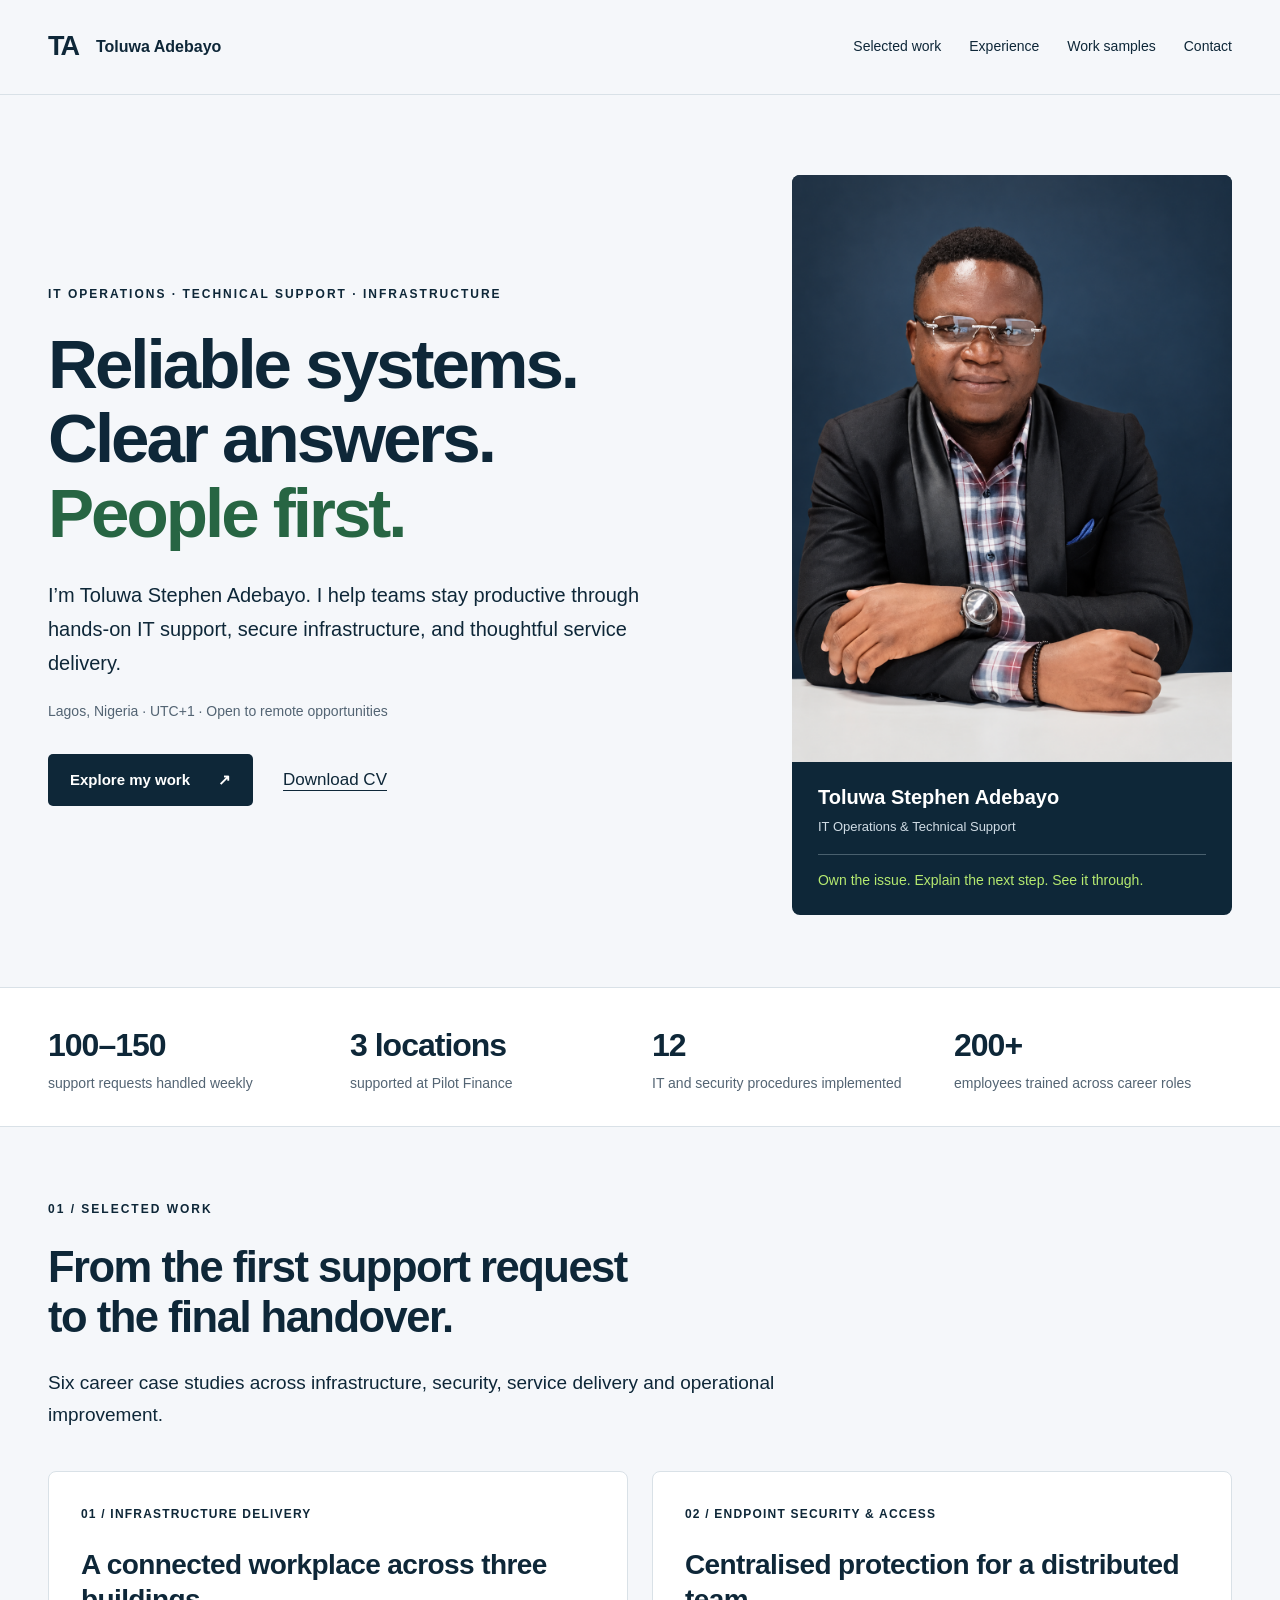
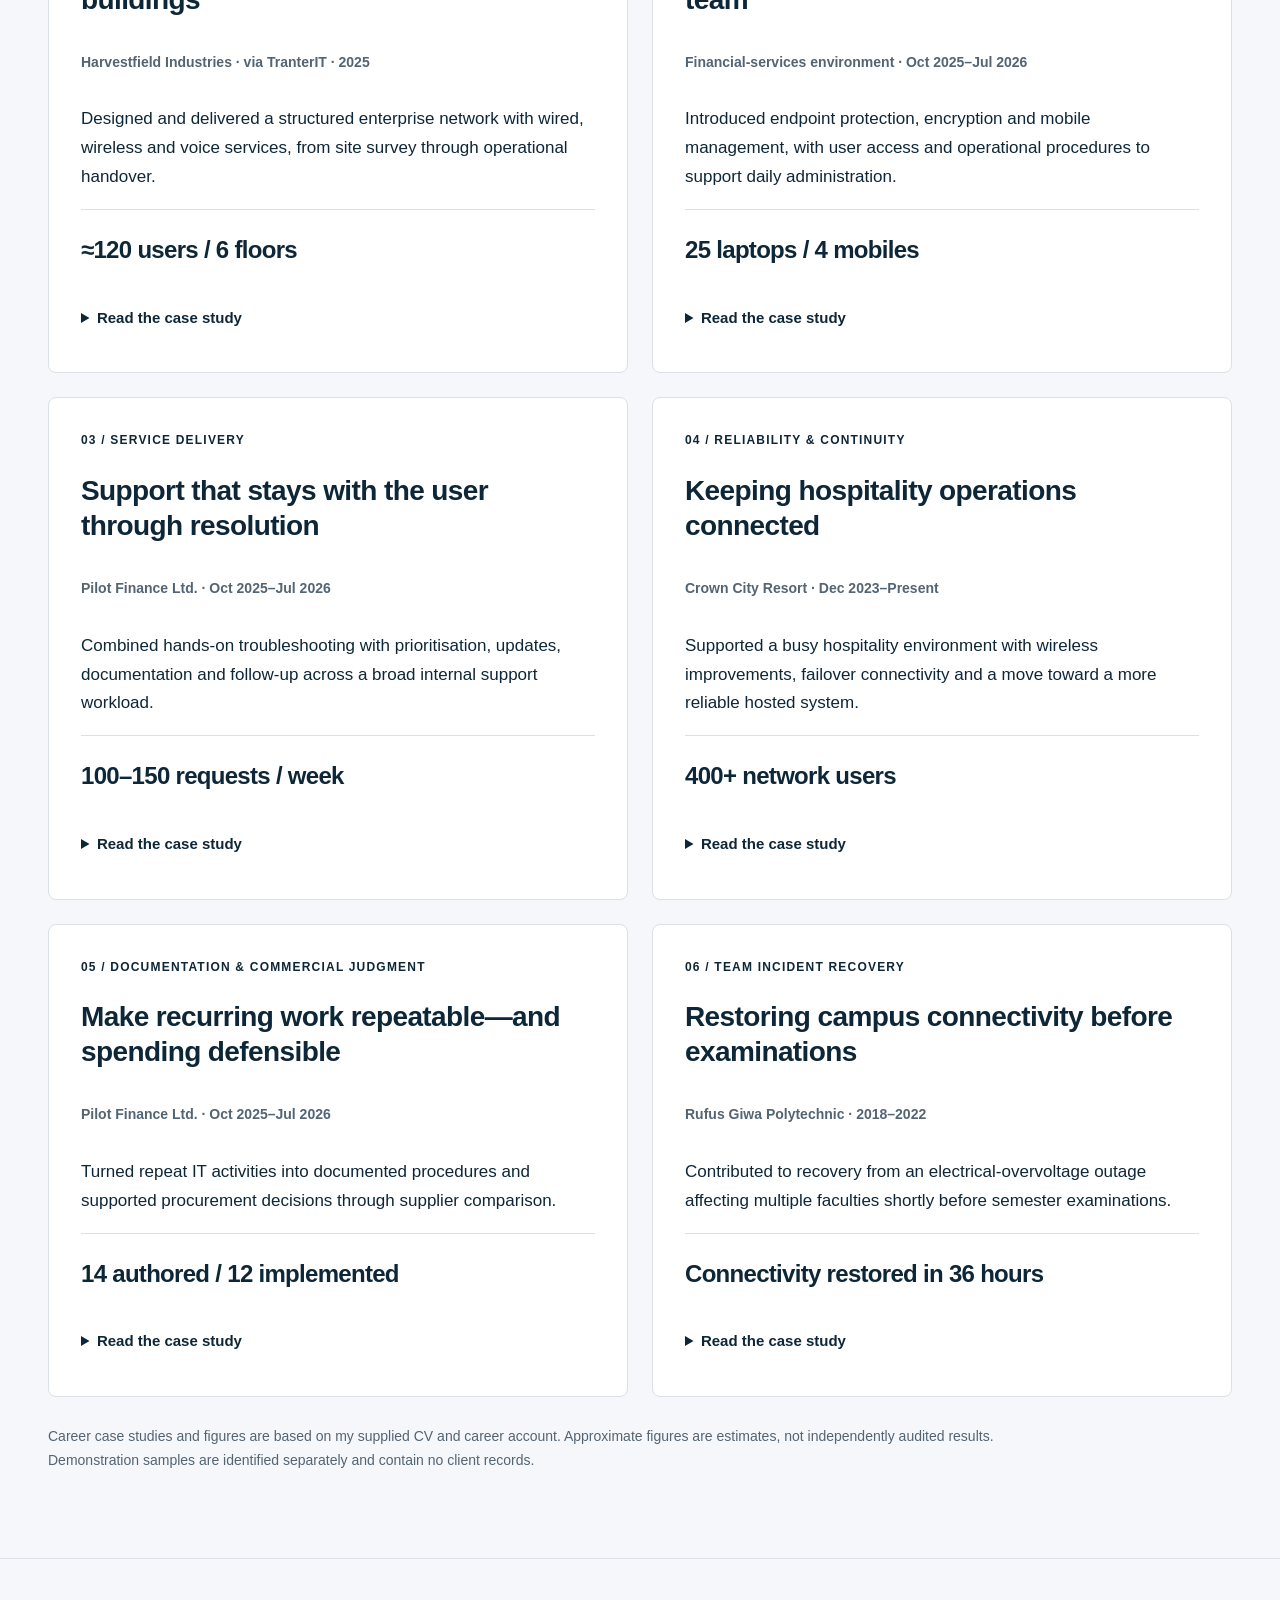
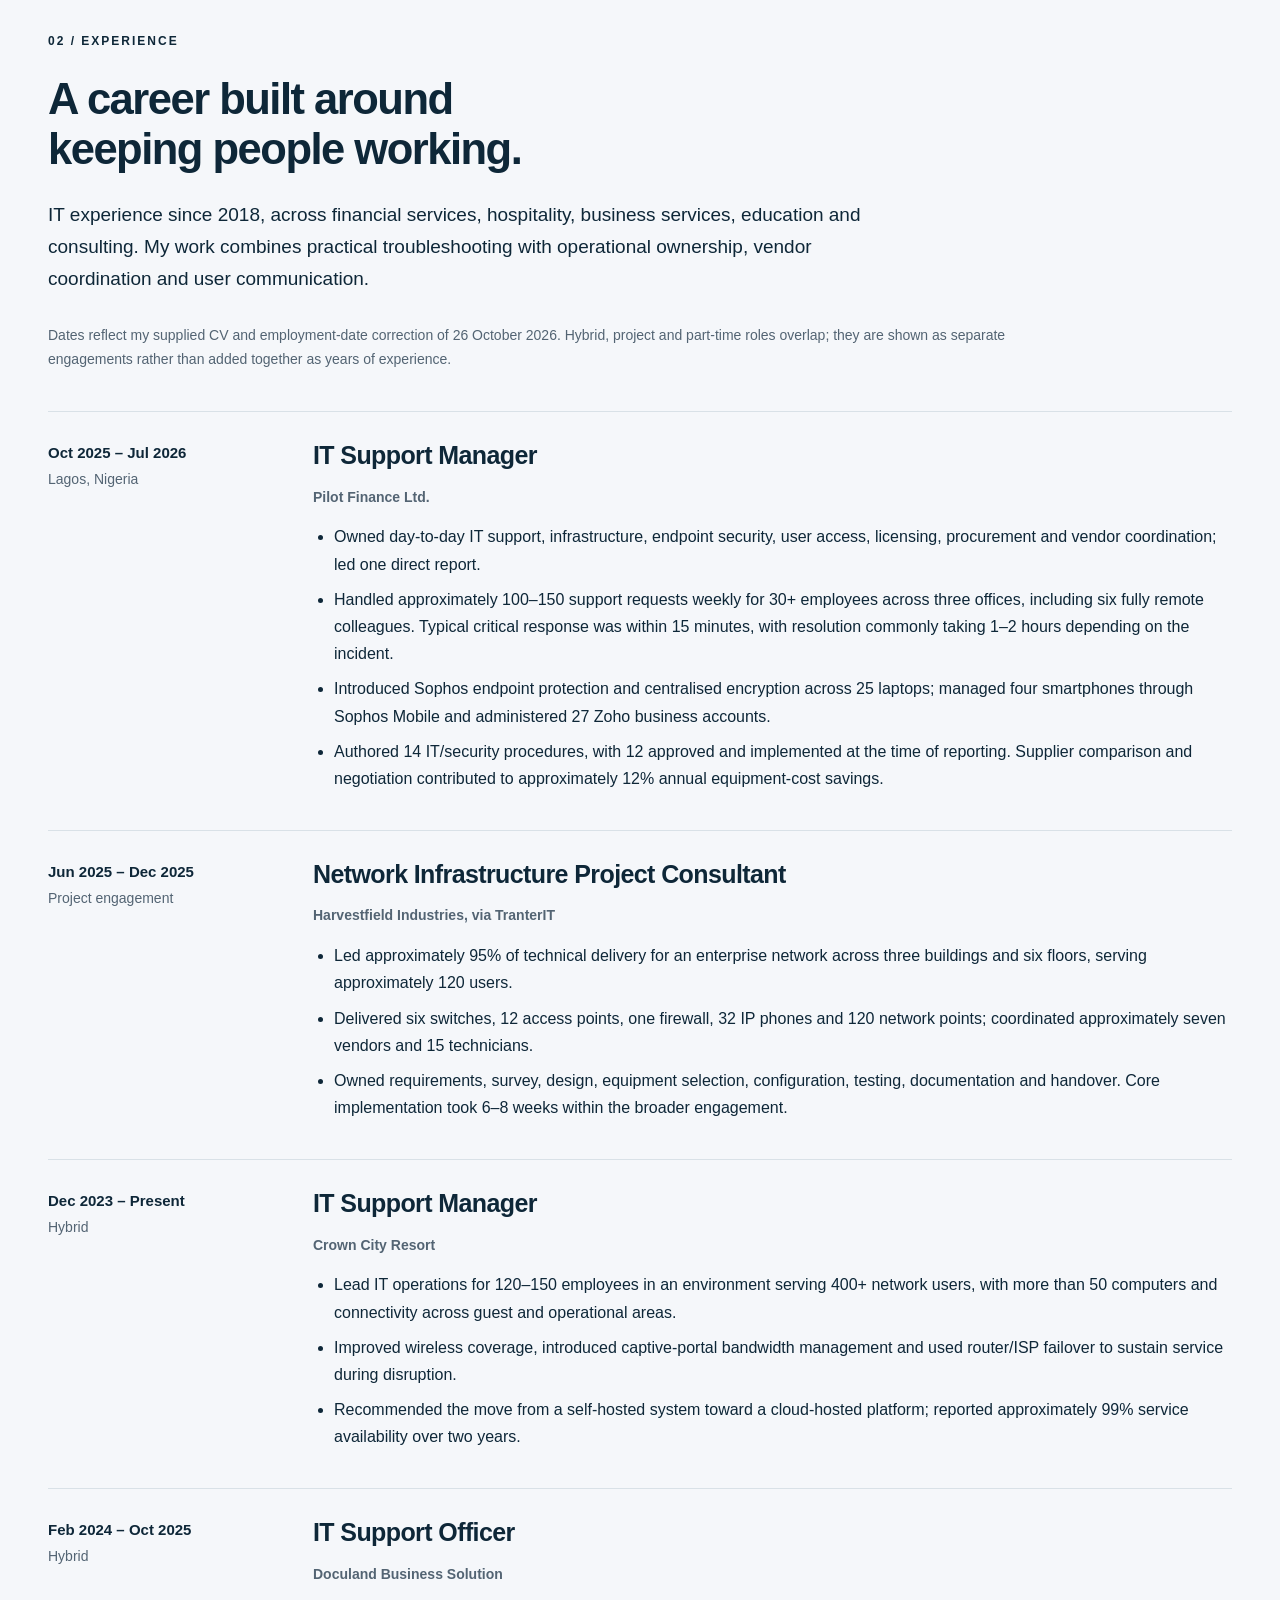
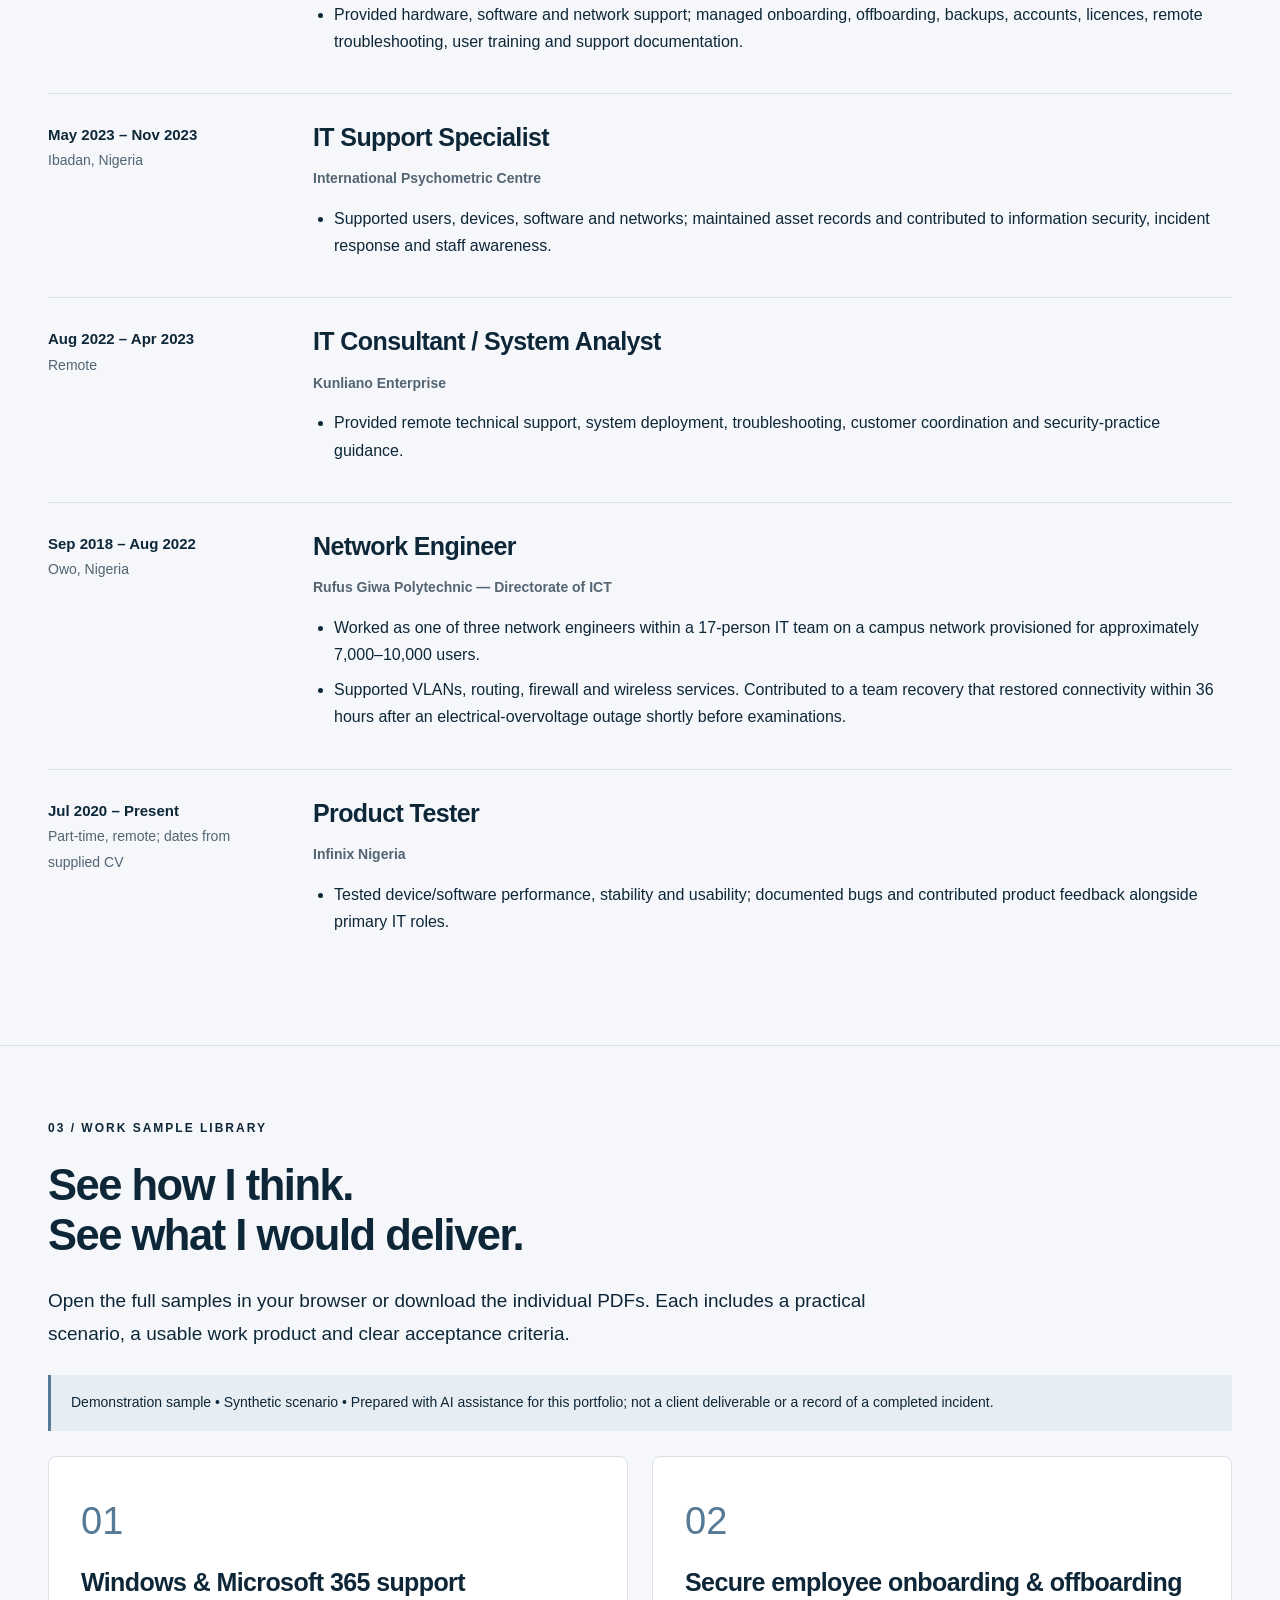
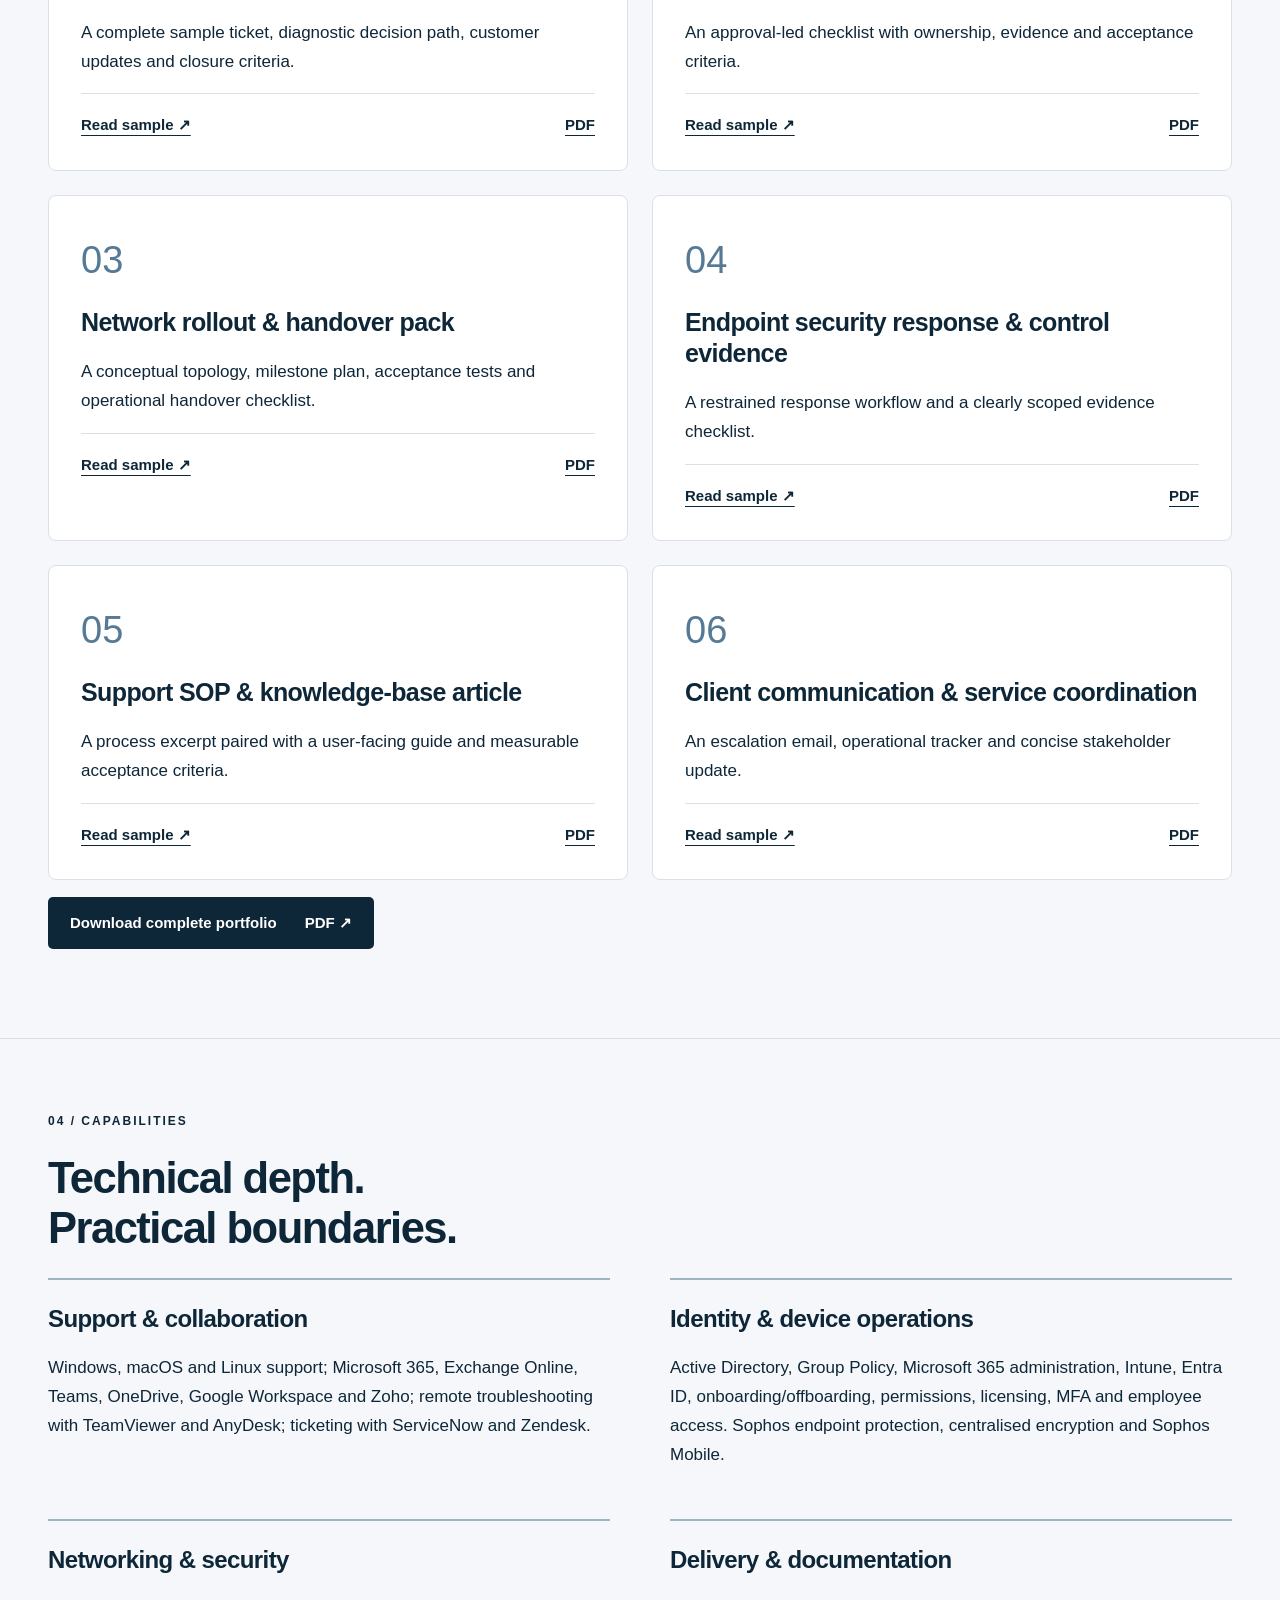
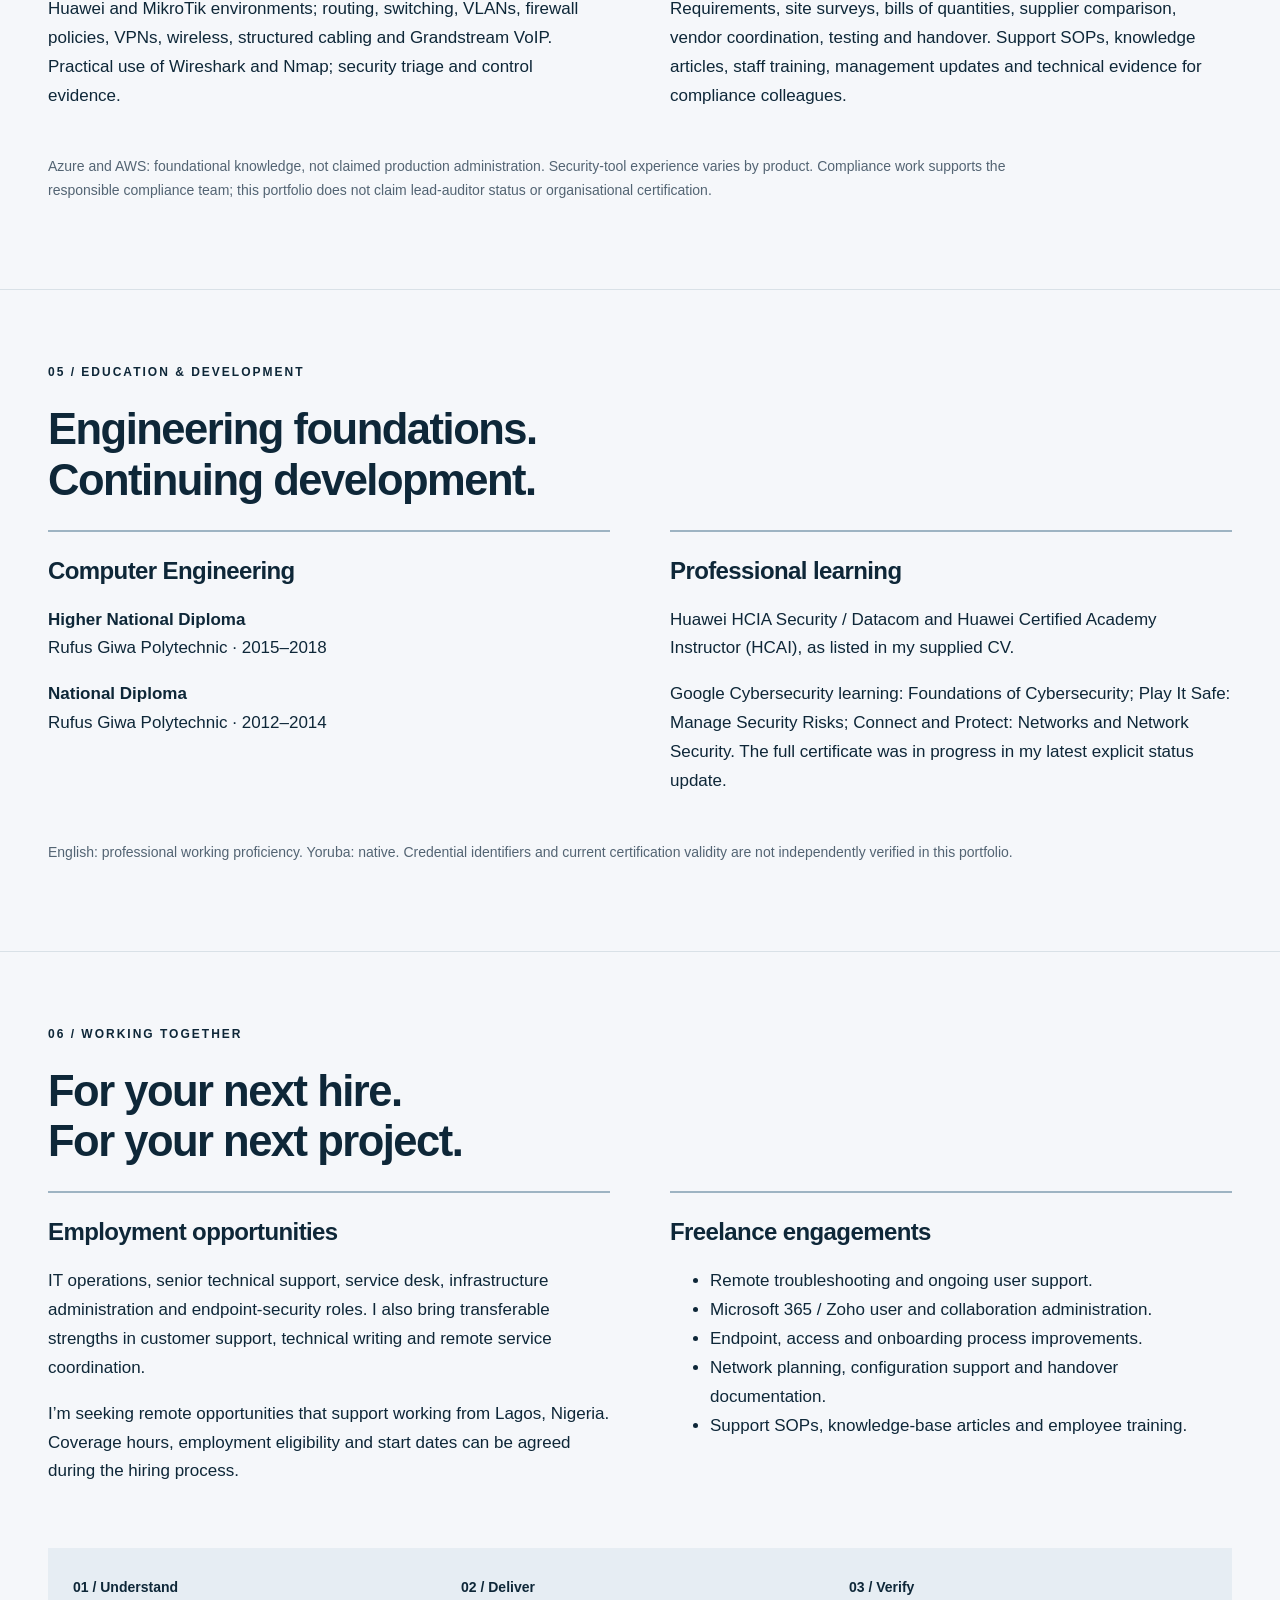
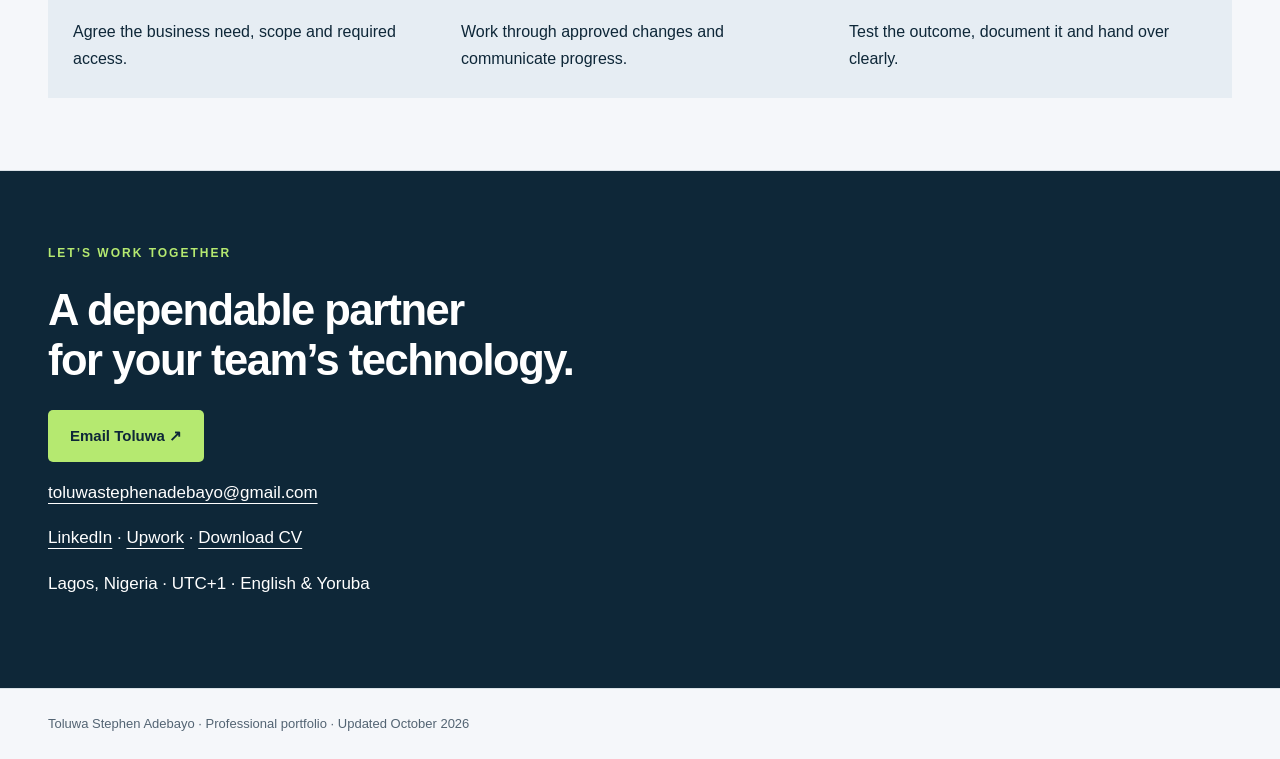
==== commit 151cb939: "Correct Crown City and Pilot Finance employment dates in portfolio and PDFs" ====
--- a/index.html
+++ b/index.html
@@ -2,7 +2,7 @@
 <html lang="en"><head><meta charset="utf-8"><meta name="viewport" content="width=device-width, initial-scale=1"><title>Toluwa Stephen Adebayo | IT Operations & Technical Support</title><meta name="description" content="IT operations, technical support and infrastructure portfolio of Toluwa Stephen Adebayo. Explore experience, case studies and practical work samples."><link rel="icon" href="data:image/svg+xml,%3Csvg xmlns='http://www.w3.org/2000/svg' viewBox='0 0 40 40'%3E%3Crect width='40' height='40' rx='8' fill='%230e2738'/%3E%3Ctext x='6' y='28' font-family='Arial' font-size='24' fill='%23b5e970'%3ETA%3C/text%3E%3C/svg%3E"><link rel="stylesheet" href="style.css"></head>
 <body><a class="skip" href="#main">Skip to content</a><header><a class="brand" href="#">TA<span>Toluwa Adebayo</span></a><nav aria-label="Main navigation"><a href="#work">Selected work</a><a href="#experience">Experience</a><a href="#samples">Work samples</a><a href="#contact">Contact</a></nav></header>
 <main id="main"><section class="hero"><div><p class="eyebrow">IT OPERATIONS · TECHNICAL SUPPORT · INFRASTRUCTURE</p><h1>Reliable systems.<br>Clear answers.<br><em>People first.</em></h1><p class="intro">I’m Toluwa Stephen Adebayo. I help teams stay productive through hands-on IT support, secure infrastructure, and thoughtful service delivery.</p><p class="location">Lagos, Nigeria · UTC+1 · Open to remote opportunities</p><div class="actions"><a class="button" href="#work">Explore my work <span>↗</span></a><a class="textlink" href="downloads/Toluwa-Adebayo-CV.pdf">Download CV</a></div></div><figure class="hero-portrait"><img src="assets/toluwa-adebayo-portrait.png" alt="Toluwa Stephen Adebayo" width="1086" height="1448" fetchpriority="high" decoding="async"><figcaption><span class="portrait-name">Toluwa Stephen Adebayo</span><span class="portrait-role">IT Operations &amp; Technical Support</span><p>Own the issue. Explain the next step. See it through.</p></figcaption></figure></section>
-<section class="metrics" aria-label="Selected career highlights"><div><strong>100–150</strong><span>support requests handled weekly</span></div><div><strong>3 locations</strong><span>supported in my current role</span></div><div><strong>12</strong><span>IT and security procedures implemented</span></div><div><strong>200+</strong><span>employees trained across career roles</span></div></section>
-<section id="work"><div class="section-heading"><p class="eyebrow">01 / SELECTED WORK</p><h2>From the first support request<br>to the final handover.</h2><p class="wide">Six career case studies across infrastructure, security, service delivery and operational improvement.</p></div><div class="case-grid"><article class="case-card"><p class="eyebrow">01 / INFRASTRUCTURE DELIVERY</p><h3>A connected workplace across three buildings</h3><p class="org">Harvestfield Industries · via TranterIT · 2025</p><p>Designed and delivered a structured enterprise network with wired, wireless and voice services, from site survey through operational handover.</p><p class="case-metric">≈120 users / 6 floors</p><details id="case-network"><summary>Read the case study</summary><h4>Context</h4><p>The organisation needed its first structured enterprise network across three two-floor office buildings, with reliable connectivity, central security, wireless access and IP telephony.</p><h4>My contribution</h4><p>I handled approximately 95% of technical delivery: requirements, site survey, design, bill of quantities, equipment selection, vendor coordination, cabling supervision, configuration, testing, documentation, user training and handover.</p><h4>Approach</h4><p>Implemented the firewall, core/access switching, VLANs, inter-VLAN routing, wireless SSIDs, guest access, VoIP and associated services. Coordinated approximately seven vendors and 15 technicians. When construction activity damaged installed cabling, I met with the client project coordinator to realign contractor schedules and avoid further clashes.</p><h4>Outcome</h4><p>Connected approximately 120 users with coverage across six floors, 120 network points, six switches, 12 access points, one firewall and 32 IP phones. The reported project value was ₦15–20 million; core implementation took 6–8 weeks and finished within the agreed budget and timeline.</p><h4>What this demonstrates</h4><p>Infrastructure delivery depends on coordination as much as configuration. A clear work sequence and handover plan reduce rework and make the finished environment supportable.</p><p><a href="samples/03-network-handover.html">Explore the related demonstration sample ↗</a></p></details></article><article class="case-card"><p class="eyebrow">02 / ENDPOINT SECURITY &AMP; ACCESS</p><h3>Centralised protection for a distributed team</h3><p class="org">Financial-services environment · current role</p><p>Introduced endpoint protection, encryption and mobile management, with user access and operational procedures to support daily administration.</p><p class="case-metric">25 laptops / 4 mobiles</p><details id="case-endpoint"><summary>Read the case study</summary><h4>Context</h4><p>A small financial-services organisation needed a consistent approach to protecting corporate devices and supporting colleagues across offices and remote locations.</p><h4>My contribution</h4><p>I recommended and introduced the endpoint-security deployment, configured protection and encryption policies, and manage device security and employee access. Compliance work is shared with the Compliance Officer.</p><h4>Approach</h4><p>Deployed Sophos protection and centrally managed BitLocker-based encryption to 25 laptops, with recovery-key management and compliance monitoring. Enrolled four smartphones in Sophos Mobile. Administered access, MFA and collaboration controls for 27 Zoho accounts. Translated technical needs into management recommendations and staff guidance.</p><h4>Outcome</h4><p>All 25 laptops were placed under centralised encryption management. The broader endpoint-security recommendations were implemented within about 20 days of approval, according to my career account. Operational support is reinforced by documented procedures and awareness sessions.</p><h4>What this demonstrates</h4><p>A deployed security tool is only useful when policies, ownership, recovery procedures and user communication are maintained alongside it.</p><p><a href="samples/04-security-response.html">Explore the related demonstration sample ↗</a></p></details></article><article class="case-card"><p class="eyebrow">03 / SERVICE DELIVERY</p><h3>Support that stays with the user through resolution</h3><p class="org">Pilot Finance Ltd. · current role</p><p>Combine hands-on troubleshooting with prioritisation, updates, documentation and follow-up across a broad internal support workload.</p><p class="case-metric">100–150 requests / week</p><details id="case-support"><summary>Read the case study</summary><h4>Context</h4><p>Support covers 30+ employees across three offices and six fully remote colleagues, including devices, business applications, collaboration tools, accounts and connectivity.</p><h4>My contribution</h4><p>I own the support lifecycle from initial contact and diagnosis through resolution, documentation and vendor escalation, while leading one direct report.</p><h4>Approach</h4><p>Prioritise by business impact and urgency; ask focused diagnostic questions; keep users informed; record the action and outcome; confirm the original task works before closing. Standardise repeat work through support, access, onboarding, backup and incident procedures.</p><h4>Outcome</h4><p>Reported workload is approximately 100–150 requests weekly. Critical requests typically receive a response within 15 minutes and are commonly resolved in 1–2 hours, depending on complexity. I reported approximately 10% improvement in support performance following endpoint deployment and workflow improvements.</p><h4>What this demonstrates</h4><p>Response time alone does not define good support. Users also need ownership, clear next steps and confidence that the issue is resolved.</p><p><a href="samples/01-technical-support.html">Explore the related demonstration sample ↗</a></p></details></article><article class="case-card"><p class="eyebrow">04 / RELIABILITY &AMP; CONTINUITY</p><h3>Keeping hospitality operations connected</h3><p class="org">Crown City Resort · 2023–2026</p><p>Supported a busy hospitality environment with wireless improvements, failover connectivity and a move toward a more reliable hosted system.</p><p class="case-metric">400+ network users</p><details id="case-resort"><summary>Read the case study</summary><h4>Context</h4><p>The resort supported 120–150 employees and 400+ network users across offices, guest areas, lounges and staff quarters. Service interruptions affected daily operations and guest connectivity.</p><h4>My contribution</h4><p>As the senior IT professional reporting to the General Manager, I handled IT operations, network improvements, budgets, technical advice and support.</p><h4>Approach</h4><p>Improved wireless coverage, introduced captive-portal bandwidth management, and used router/ISP failover during disruption from lightning strikes. Recommended a shift from a self-hosted system to a cloud-hosted platform.</p><h4>Outcome</h4><p>My career account reports approximately 99% service availability over two years following the hosting change, compared with recurring outages in the previous setup. This is a reported operational estimate, not an independently audited SLA.</p><h4>What this demonstrates</h4><p>Continuity planning should account for power, equipment and provider failures as well as application availability.</p><p><a href="samples/03-network-handover.html">Explore the related demonstration sample ↗</a></p></details></article><article class="case-card"><p class="eyebrow">05 / DOCUMENTATION &AMP; COMMERCIAL JUDGMENT</p><h3>Make recurring work repeatable—and spending defensible</h3><p class="org">Pilot Finance Ltd. · current role</p><p>Turned repeat IT activities into documented procedures and supported procurement decisions through supplier comparison.</p><p class="case-metric">14 authored / 12 implemented</p><details id="case-governance"><summary>Read the case study</summary><h4>Context</h4><p>An independently owned IT function needs clear procedures, consistent approvals and a defensible basis for equipment and service purchases.</p><h4>My contribution</h4><p>I personally authored support and security documentation, compared quotations, negotiated with vendors and presented recommendations to management.</p><h4>Approach</h4><p>Documented support, acceptable use, security, access, passwords, data protection, remote work, incident response, backup, disaster recovery, asset management and onboarding/offboarding. Also drafted business-continuity and BYOD policies, which were awaiting approval at the time of reporting. Compared equipment and VoIP suppliers against needs and commercial terms.</p><h4>Outcome</h4><p>Twelve of 14 procedures were approved and implemented at the time of reporting. Vendor comparison and negotiation contributed to approximately 12% annual equipment-cost savings. Across career roles, I have trained more than 200 employees in nine formal sessions.</p><h4>What this demonstrates</h4><p>A document needs an owner, approval status and operational use. A purchase needs a clear requirement and supportable commercial rationale.</p><p><a href="samples/05-technical-writing.html">Explore the related demonstration sample ↗</a></p></details></article><article class="case-card"><p class="eyebrow">06 / TEAM INCIDENT RECOVERY</p><h3>Restoring campus connectivity before examinations</h3><p class="org">Rufus Giwa Polytechnic · 2018–2022</p><p>Contributed to recovery from an electrical-overvoltage outage affecting multiple faculties shortly before semester examinations.</p><p class="case-metric">Connectivity restored in 36 hours</p><details id="case-campus"><summary>Read the case study</summary><h4>Context</h4><p>The campus network was provisioned for approximately 7,000–10,000 users. An electrical-overvoltage event disrupted multiple faculties two days before examinations.</p><h4>My contribution</h4><p>I was one of three network engineers within a wider 17-person IT team. The recovery was a team result, not an individual delivery claim.</p><h4>Approach</h4><p>Worked with the team on diagnosis and restoration across the affected network environment, supporting network equipment, routing, switching and wireless services.</p><h4>Outcome</h4><p>The team restored connectivity within 36 hours, according to my career account, helping the institution prepare for the examination period.</p><h4>What this demonstrates</h4><p>During a widespread outage, coordination, business priorities and disciplined restoration matter as much as individual troubleshooting skill.</p><p><a href="samples/06-service-coordination.html">Explore the related demonstration sample ↗</a></p></details></article></div><p class="source-note">Career case studies and figures are based on my supplied CV and career account. Approximate figures are estimates, not independently audited results. Demonstration samples are identified separately and contain no client records.</p></section><section id="experience"><p class="eyebrow">02 / EXPERIENCE</p><h2>A career built around<br>keeping people working.</h2><p class="wide">IT experience since 2018, across financial services, hospitality, business services, education and consulting. My work combines practical troubleshooting with operational ownership, vendor coordination and user communication.</p><p class="source-note">Dates follow my supplied CV. Hybrid, project and part-time roles overlap; they are shown as separate engagements rather than added together as years of experience.</p><div class="timeline"><article class="role"><div class="role-date">Oct 2025 – Present<br><span>Lagos, Nigeria</span></div><div><h3>IT Support Manager</h3><p class="org">Pilot Finance Ltd.</p><ul><li>Own day-to-day IT support, infrastructure, endpoint security, user access, licensing, procurement and vendor coordination; lead one direct report.</li><li>Handle approximately 100–150 support requests weekly for 30+ employees across three offices, including six fully remote colleagues. Typical critical response is within 15 minutes, with resolution commonly taking 1–2 hours depending on the incident.</li><li>Introduced Sophos endpoint protection and centralised encryption across 25 laptops; manage four smartphones through Sophos Mobile and administer 27 Zoho business accounts.</li><li>Authored 14 IT/security procedures, with 12 approved and implemented at the time of reporting. Supplier comparison and negotiation contributed to approximately 12% annual equipment-cost savings.</li></ul></div></article><article class="role"><div class="role-date">Jun 2025 – Dec 2025<br><span>Project engagement</span></div><div><h3>Network Infrastructure Project Consultant</h3><p class="org">Harvestfield Industries, via TranterIT</p><ul><li>Led approximately 95% of technical delivery for an enterprise network across three buildings and six floors, serving approximately 120 users.</li><li>Delivered six switches, 12 access points, one firewall, 32 IP phones and 120 network points; coordinated approximately seven vendors and 15 technicians.</li><li>Owned requirements, survey, design, equipment selection, configuration, testing, documentation and handover. Core implementation took 6–8 weeks within the broader engagement.</li></ul></div></article><article class="role"><div class="role-date">Dec 2023 – Feb 2026<br><span>Hybrid</span></div><div><h3>IT Manager</h3><p class="org">Crown City Resort</p><ul><li>Led IT operations for 120–150 employees in an environment serving 400+ network users, with more than 50 computers and connectivity across guest and operational areas.</li><li>Improved wireless coverage, introduced captive-portal bandwidth management and used router/ISP failover to sustain service during disruption.</li><li>Recommended the move from a self-hosted system toward a cloud-hosted platform; reported approximately 99% service availability over two years.</li></ul></div></article><article class="role"><div class="role-date">Feb 2024 – Oct 2025<br><span>Hybrid</span></div><div><h3>IT Support Officer</h3><p class="org">Doculand Business Solution</p><ul><li>Provided hardware, software and network support; managed onboarding, offboarding, backups, accounts, licences, remote troubleshooting, user training and support documentation.</li></ul></div></article><article class="role"><div class="role-date">May 2023 – Nov 2023<br><span>Ibadan, Nigeria</span></div><div><h3>IT Support Specialist</h3><p class="org">International Psychometric Centre</p><ul><li>Supported users, devices, software and networks; maintained asset records and contributed to information security, incident response and staff awareness.</li></ul></div></article><article class="role"><div class="role-date">Aug 2022 – Apr 2023<br><span>Remote</span></div><div><h3>IT Consultant / System Analyst</h3><p class="org">Kunliano Enterprise</p><ul><li>Provided remote technical support, system deployment, troubleshooting, customer coordination and security-practice guidance.</li></ul></div></article><article class="role"><div class="role-date">Sep 2018 – Aug 2022<br><span>Owo, Nigeria</span></div><div><h3>Network Engineer</h3><p class="org">Rufus Giwa Polytechnic — Directorate of ICT</p><ul><li>Worked as one of three network engineers within a 17-person IT team on a campus network provisioned for approximately 7,000–10,000 users.</li><li>Supported VLANs, routing, firewall and wireless services. Contributed to a team recovery that restored connectivity within 36 hours after an electrical-overvoltage outage shortly before examinations.</li></ul></div></article><article class="role"><div class="role-date">Jul 2020 – Present<br><span>Part-time, remote; dates from supplied CV</span></div><div><h3>Product Tester</h3><p class="org">Infinix Nigeria</p><ul><li>Tested device/software performance, stability and usability; documented bugs and contributed product feedback alongside primary IT roles.</li></ul></div></article></div></section><section id="samples"><p class="eyebrow">03 / WORK SAMPLE LIBRARY</p><h2>See how I think.<br>See what I would deliver.</h2><p class="wide">Open the full samples in your browser or download the individual PDFs. Each includes a practical scenario, a usable work product and clear acceptance criteria.</p><p class="notice">Demonstration sample • Synthetic scenario • Prepared with AI assistance for this portfolio; not a client deliverable or a record of a completed incident.</p><div class="sample-grid"><article class="sample-card"><span class="sample-number">01</span><h3>Windows &amp; Microsoft 365 support</h3><p>A complete sample ticket, diagnostic decision path, customer updates and closure criteria.</p><div class="sample-links"><a href="samples/01-technical-support.html">Read sample ↗</a><a href="downloads/01-technical-support.pdf">PDF</a></div></article><article class="sample-card"><span class="sample-number">02</span><h3>Secure employee onboarding &amp; offboarding</h3><p>An approval-led checklist with ownership, evidence and acceptance criteria.</p><div class="sample-links"><a href="samples/02-onboarding.html">Read sample ↗</a><a href="downloads/02-onboarding.pdf">PDF</a></div></article><article class="sample-card"><span class="sample-number">03</span><h3>Network rollout &amp; handover pack</h3><p>A conceptual topology, milestone plan, acceptance tests and operational handover checklist.</p><div class="sample-links"><a href="samples/03-network-handover.html">Read sample ↗</a><a href="downloads/03-network-handover.pdf">PDF</a></div></article><article class="sample-card"><span class="sample-number">04</span><h3>Endpoint security response &amp; control evidence</h3><p>A restrained response workflow and a clearly scoped evidence checklist.</p><div class="sample-links"><a href="samples/04-security-response.html">Read sample ↗</a><a href="downloads/04-security-response.pdf">PDF</a></div></article><article class="sample-card"><span class="sample-number">05</span><h3>Support SOP &amp; knowledge-base article</h3><p>A process excerpt paired with a user-facing guide and measurable acceptance criteria.</p><div class="sample-links"><a href="samples/05-technical-writing.html">Read sample ↗</a><a href="downloads/05-technical-writing.pdf">PDF</a></div></article><article class="sample-card"><span class="sample-number">06</span><h3>Client communication &amp; service coordination</h3><p>An escalation email, operational tracker and concise stakeholder update.</p><div class="sample-links"><a href="samples/06-service-coordination.html">Read sample ↗</a><a href="downloads/06-service-coordination.pdf">PDF</a></div></article></div><p><a class="button" href="downloads/Toluwa-Adebayo-Portfolio.pdf">Download complete portfolio <span>PDF ↗</span></a></p></section><section id="skills"><p class="eyebrow">04 / CAPABILITIES</p><h2>Technical depth.<br>Practical boundaries.</h2><div class="skills-grid"><article><h3>Support & collaboration</h3><p>Windows, macOS and Linux support; Microsoft 365, Exchange Online, Teams, OneDrive, Google Workspace and Zoho; remote troubleshooting with TeamViewer and AnyDesk; ticketing with ServiceNow and Zendesk.</p></article><article><h3>Identity & device operations</h3><p>Active Directory, Group Policy, Microsoft 365 administration, Intune, Entra ID, onboarding/offboarding, permissions, licensing, MFA and employee access. Sophos endpoint protection, centralised encryption and Sophos Mobile.</p></article><article><h3>Networking & security</h3><p>Huawei and MikroTik environments; routing, switching, VLANs, firewall policies, VPNs, wireless, structured cabling and Grandstream VoIP. Practical use of Wireshark and Nmap; security triage and control evidence.</p></article><article><h3>Delivery & documentation</h3><p>Requirements, site surveys, bills of quantities, supplier comparison, vendor coordination, testing and handover. Support SOPs, knowledge articles, staff training, management updates and technical evidence for compliance colleagues.</p></article></div><p class="source-note">Azure and AWS: foundational knowledge, not claimed production administration. Security-tool experience varies by product. Compliance work supports the responsible compliance team; this portfolio does not claim lead-auditor status or organisational certification.</p></section>
+<section class="metrics" aria-label="Selected career highlights"><div><strong>100–150</strong><span>support requests handled weekly</span></div><div><strong>3 locations</strong><span>supported at Pilot Finance</span></div><div><strong>12</strong><span>IT and security procedures implemented</span></div><div><strong>200+</strong><span>employees trained across career roles</span></div></section>
+<section id="work"><div class="section-heading"><p class="eyebrow">01 / SELECTED WORK</p><h2>From the first support request<br>to the final handover.</h2><p class="wide">Six career case studies across infrastructure, security, service delivery and operational improvement.</p></div><div class="case-grid"><article class="case-card"><p class="eyebrow">01 / INFRASTRUCTURE DELIVERY</p><h3>A connected workplace across three buildings</h3><p class="org">Harvestfield Industries · via TranterIT · 2025</p><p>Designed and delivered a structured enterprise network with wired, wireless and voice services, from site survey through operational handover.</p><p class="case-metric">≈120 users / 6 floors</p><details id="case-network"><summary>Read the case study</summary><h4>Context</h4><p>The organisation needed its first structured enterprise network across three two-floor office buildings, with reliable connectivity, central security, wireless access and IP telephony.</p><h4>My contribution</h4><p>I handled approximately 95% of technical delivery: requirements, site survey, design, bill of quantities, equipment selection, vendor coordination, cabling supervision, configuration, testing, documentation, user training and handover.</p><h4>Approach</h4><p>Implemented the firewall, core/access switching, VLANs, inter-VLAN routing, wireless SSIDs, guest access, VoIP and associated services. Coordinated approximately seven vendors and 15 technicians. When construction activity damaged installed cabling, I met with the client project coordinator to realign contractor schedules and avoid further clashes.</p><h4>Outcome</h4><p>Connected approximately 120 users with coverage across six floors, 120 network points, six switches, 12 access points, one firewall and 32 IP phones. The reported project value was ₦15–20 million; core implementation took 6–8 weeks and finished within the agreed budget and timeline.</p><h4>What this demonstrates</h4><p>Infrastructure delivery depends on coordination as much as configuration. A clear work sequence and handover plan reduce rework and make the finished environment supportable.</p><p><a href="samples/03-network-handover.html">Explore the related demonstration sample ↗</a></p></details></article><article class="case-card"><p class="eyebrow">02 / ENDPOINT SECURITY &AMP; ACCESS</p><h3>Centralised protection for a distributed team</h3><p class="org">Financial-services environment · Oct 2025–Jul 2026</p><p>Introduced endpoint protection, encryption and mobile management, with user access and operational procedures to support daily administration.</p><p class="case-metric">25 laptops / 4 mobiles</p><details id="case-endpoint"><summary>Read the case study</summary><h4>Context</h4><p>A small financial-services organisation needed a consistent approach to protecting corporate devices and supporting colleagues across offices and remote locations.</p><h4>My contribution</h4><p>I recommended and introduced the endpoint-security deployment, configured protection and encryption policies, and managed device security and employee access. Compliance work was shared with the Compliance Officer.</p><h4>Approach</h4><p>Deployed Sophos protection and centrally managed BitLocker-based encryption to 25 laptops, with recovery-key management and compliance monitoring. Enrolled four smartphones in Sophos Mobile. Administered access, MFA and collaboration controls for 27 Zoho accounts. Translated technical needs into management recommendations and staff guidance.</p><h4>Outcome</h4><p>All 25 laptops were placed under centralised encryption management. The broader endpoint-security recommendations were implemented within about 20 days of approval, according to my career account. Operational support was reinforced by documented procedures and awareness sessions.</p><h4>What this demonstrates</h4><p>A deployed security tool is only useful when policies, ownership, recovery procedures and user communication are maintained alongside it.</p><p><a href="samples/04-security-response.html">Explore the related demonstration sample ↗</a></p></details></article><article class="case-card"><p class="eyebrow">03 / SERVICE DELIVERY</p><h3>Support that stays with the user through resolution</h3><p class="org">Pilot Finance Ltd. · Oct 2025–Jul 2026</p><p>Combined hands-on troubleshooting with prioritisation, updates, documentation and follow-up across a broad internal support workload.</p><p class="case-metric">100–150 requests / week</p><details id="case-support"><summary>Read the case study</summary><h4>Context</h4><p>Support covered 30+ employees across three offices and six fully remote colleagues, including devices, business applications, collaboration tools, accounts and connectivity.</p><h4>My contribution</h4><p>I owned the support lifecycle from initial contact and diagnosis through resolution, documentation and vendor escalation, while leading one direct report.</p><h4>Approach</h4><p>Prioritise by business impact and urgency; ask focused diagnostic questions; keep users informed; record the action and outcome; confirm the original task works before closing. Standardise repeat work through support, access, onboarding, backup and incident procedures.</p><h4>Outcome</h4><p>Reported workload was approximately 100–150 requests weekly. Critical requests typically received a response within 15 minutes and were commonly resolved in 1–2 hours, depending on complexity. I reported approximately 10% improvement in support performance following endpoint deployment and workflow improvements.</p><h4>What this demonstrates</h4><p>Response time alone does not define good support. Users also need ownership, clear next steps and confidence that the issue is resolved.</p><p><a href="samples/01-technical-support.html">Explore the related demonstration sample ↗</a></p></details></article><article class="case-card"><p class="eyebrow">04 / RELIABILITY &AMP; CONTINUITY</p><h3>Keeping hospitality operations connected</h3><p class="org">Crown City Resort · Dec 2023–Present</p><p>Supported a busy hospitality environment with wireless improvements, failover connectivity and a move toward a more reliable hosted system.</p><p class="case-metric">400+ network users</p><details id="case-resort"><summary>Read the case study</summary><h4>Context</h4><p>The resort supported 120–150 employees and 400+ network users across offices, guest areas, lounges and staff quarters. Service interruptions affected daily operations and guest connectivity.</p><h4>My contribution</h4><p>As the senior IT professional reporting to the General Manager, I handled IT operations, network improvements, budgets, technical advice and support.</p><h4>Approach</h4><p>Improved wireless coverage, introduced captive-portal bandwidth management, and used router/ISP failover during disruption from lightning strikes. Recommended a shift from a self-hosted system to a cloud-hosted platform.</p><h4>Outcome</h4><p>My career account reports approximately 99% service availability over two years following the hosting change, compared with recurring outages in the previous setup. This is a reported operational estimate, not an independently audited SLA.</p><h4>What this demonstrates</h4><p>Continuity planning should account for power, equipment and provider failures as well as application availability.</p><p><a href="samples/03-network-handover.html">Explore the related demonstration sample ↗</a></p></details></article><article class="case-card"><p class="eyebrow">05 / DOCUMENTATION &AMP; COMMERCIAL JUDGMENT</p><h3>Make recurring work repeatable—and spending defensible</h3><p class="org">Pilot Finance Ltd. · Oct 2025–Jul 2026</p><p>Turned repeat IT activities into documented procedures and supported procurement decisions through supplier comparison.</p><p class="case-metric">14 authored / 12 implemented</p><details id="case-governance"><summary>Read the case study</summary><h4>Context</h4><p>An independently owned IT function needs clear procedures, consistent approvals and a defensible basis for equipment and service purchases.</p><h4>My contribution</h4><p>I personally authored support and security documentation, compared quotations, negotiated with vendors and presented recommendations to management.</p><h4>Approach</h4><p>Documented support, acceptable use, security, access, passwords, data protection, remote work, incident response, backup, disaster recovery, asset management and onboarding/offboarding. Also drafted business-continuity and BYOD policies, which were awaiting approval at the time of reporting. Compared equipment and VoIP suppliers against needs and commercial terms.</p><h4>Outcome</h4><p>Twelve of 14 procedures were approved and implemented at the time of reporting. Vendor comparison and negotiation contributed to approximately 12% annual equipment-cost savings. Across career roles, I have trained more than 200 employees in nine formal sessions.</p><h4>What this demonstrates</h4><p>A document needs an owner, approval status and operational use. A purchase needs a clear requirement and supportable commercial rationale.</p><p><a href="samples/05-technical-writing.html">Explore the related demonstration sample ↗</a></p></details></article><article class="case-card"><p class="eyebrow">06 / TEAM INCIDENT RECOVERY</p><h3>Restoring campus connectivity before examinations</h3><p class="org">Rufus Giwa Polytechnic · 2018–2022</p><p>Contributed to recovery from an electrical-overvoltage outage affecting multiple faculties shortly before semester examinations.</p><p class="case-metric">Connectivity restored in 36 hours</p><details id="case-campus"><summary>Read the case study</summary><h4>Context</h4><p>The campus network was provisioned for approximately 7,000–10,000 users. An electrical-overvoltage event disrupted multiple faculties two days before examinations.</p><h4>My contribution</h4><p>I was one of three network engineers within a wider 17-person IT team. The recovery was a team result, not an individual delivery claim.</p><h4>Approach</h4><p>Worked with the team on diagnosis and restoration across the affected network environment, supporting network equipment, routing, switching and wireless services.</p><h4>Outcome</h4><p>The team restored connectivity within 36 hours, according to my career account, helping the institution prepare for the examination period.</p><h4>What this demonstrates</h4><p>During a widespread outage, coordination, business priorities and disciplined restoration matter as much as individual troubleshooting skill.</p><p><a href="samples/06-service-coordination.html">Explore the related demonstration sample ↗</a></p></details></article></div><p class="source-note">Career case studies and figures are based on my supplied CV and career account. Approximate figures are estimates, not independently audited results. Demonstration samples are identified separately and contain no client records.</p></section><section id="experience"><p class="eyebrow">02 / EXPERIENCE</p><h2>A career built around<br>keeping people working.</h2><p class="wide">IT experience since 2018, across financial services, hospitality, business services, education and consulting. My work combines practical troubleshooting with operational ownership, vendor coordination and user communication.</p><p class="source-note">Dates reflect my supplied CV and employment-date correction of 26 October 2026. Hybrid, project and part-time roles overlap; they are shown as separate engagements rather than added together as years of experience.</p><div class="timeline"><article class="role"><div class="role-date">Oct 2025 – Jul 2026<br><span>Lagos, Nigeria</span></div><div><h3>IT Support Manager</h3><p class="org">Pilot Finance Ltd.</p><ul><li>Owned day-to-day IT support, infrastructure, endpoint security, user access, licensing, procurement and vendor coordination; led one direct report.</li><li>Handled approximately 100–150 support requests weekly for 30+ employees across three offices, including six fully remote colleagues. Typical critical response was within 15 minutes, with resolution commonly taking 1–2 hours depending on the incident.</li><li>Introduced Sophos endpoint protection and centralised encryption across 25 laptops; managed four smartphones through Sophos Mobile and administered 27 Zoho business accounts.</li><li>Authored 14 IT/security procedures, with 12 approved and implemented at the time of reporting. Supplier comparison and negotiation contributed to approximately 12% annual equipment-cost savings.</li></ul></div></article><article class="role"><div class="role-date">Jun 2025 – Dec 2025<br><span>Project engagement</span></div><div><h3>Network Infrastructure Project Consultant</h3><p class="org">Harvestfield Industries, via TranterIT</p><ul><li>Led approximately 95% of technical delivery for an enterprise network across three buildings and six floors, serving approximately 120 users.</li><li>Delivered six switches, 12 access points, one firewall, 32 IP phones and 120 network points; coordinated approximately seven vendors and 15 technicians.</li><li>Owned requirements, survey, design, equipment selection, configuration, testing, documentation and handover. Core implementation took 6–8 weeks within the broader engagement.</li></ul></div></article><article class="role"><div class="role-date">Dec 2023 – Present<br><span>Hybrid</span></div><div><h3>IT Support Manager</h3><p class="org">Crown City Resort</p><ul><li>Lead IT operations for 120–150 employees in an environment serving 400+ network users, with more than 50 computers and connectivity across guest and operational areas.</li><li>Improved wireless coverage, introduced captive-portal bandwidth management and used router/ISP failover to sustain service during disruption.</li><li>Recommended the move from a self-hosted system toward a cloud-hosted platform; reported approximately 99% service availability over two years.</li></ul></div></article><article class="role"><div class="role-date">Feb 2024 – Oct 2025<br><span>Hybrid</span></div><div><h3>IT Support Officer</h3><p class="org">Doculand Business Solution</p><ul><li>Provided hardware, software and network support; managed onboarding, offboarding, backups, accounts, licences, remote troubleshooting, user training and support documentation.</li></ul></div></article><article class="role"><div class="role-date">May 2023 – Nov 2023<br><span>Ibadan, Nigeria</span></div><div><h3>IT Support Specialist</h3><p class="org">International Psychometric Centre</p><ul><li>Supported users, devices, software and networks; maintained asset records and contributed to information security, incident response and staff awareness.</li></ul></div></article><article class="role"><div class="role-date">Aug 2022 – Apr 2023<br><span>Remote</span></div><div><h3>IT Consultant / System Analyst</h3><p class="org">Kunliano Enterprise</p><ul><li>Provided remote technical support, system deployment, troubleshooting, customer coordination and security-practice guidance.</li></ul></div></article><article class="role"><div class="role-date">Sep 2018 – Aug 2022<br><span>Owo, Nigeria</span></div><div><h3>Network Engineer</h3><p class="org">Rufus Giwa Polytechnic — Directorate of ICT</p><ul><li>Worked as one of three network engineers within a 17-person IT team on a campus network provisioned for approximately 7,000–10,000 users.</li><li>Supported VLANs, routing, firewall and wireless services. Contributed to a team recovery that restored connectivity within 36 hours after an electrical-overvoltage outage shortly before examinations.</li></ul></div></article><article class="role"><div class="role-date">Jul 2020 – Present<br><span>Part-time, remote; dates from supplied CV</span></div><div><h3>Product Tester</h3><p class="org">Infinix Nigeria</p><ul><li>Tested device/software performance, stability and usability; documented bugs and contributed product feedback alongside primary IT roles.</li></ul></div></article></div></section><section id="samples"><p class="eyebrow">03 / WORK SAMPLE LIBRARY</p><h2>See how I think.<br>See what I would deliver.</h2><p class="wide">Open the full samples in your browser or download the individual PDFs. Each includes a practical scenario, a usable work product and clear acceptance criteria.</p><p class="notice">Demonstration sample • Synthetic scenario • Prepared with AI assistance for this portfolio; not a client deliverable or a record of a completed incident.</p><div class="sample-grid"><article class="sample-card"><span class="sample-number">01</span><h3>Windows &amp; Microsoft 365 support</h3><p>A complete sample ticket, diagnostic decision path, customer updates and closure criteria.</p><div class="sample-links"><a href="samples/01-technical-support.html">Read sample ↗</a><a href="downloads/01-technical-support.pdf">PDF</a></div></article><article class="sample-card"><span class="sample-number">02</span><h3>Secure employee onboarding &amp; offboarding</h3><p>An approval-led checklist with ownership, evidence and acceptance criteria.</p><div class="sample-links"><a href="samples/02-onboarding.html">Read sample ↗</a><a href="downloads/02-onboarding.pdf">PDF</a></div></article><article class="sample-card"><span class="sample-number">03</span><h3>Network rollout &amp; handover pack</h3><p>A conceptual topology, milestone plan, acceptance tests and operational handover checklist.</p><div class="sample-links"><a href="samples/03-network-handover.html">Read sample ↗</a><a href="downloads/03-network-handover.pdf">PDF</a></div></article><article class="sample-card"><span class="sample-number">04</span><h3>Endpoint security response &amp; control evidence</h3><p>A restrained response workflow and a clearly scoped evidence checklist.</p><div class="sample-links"><a href="samples/04-security-response.html">Read sample ↗</a><a href="downloads/04-security-response.pdf">PDF</a></div></article><article class="sample-card"><span class="sample-number">05</span><h3>Support SOP &amp; knowledge-base article</h3><p>A process excerpt paired with a user-facing guide and measurable acceptance criteria.</p><div class="sample-links"><a href="samples/05-technical-writing.html">Read sample ↗</a><a href="downloads/05-technical-writing.pdf">PDF</a></div></article><article class="sample-card"><span class="sample-number">06</span><h3>Client communication &amp; service coordination</h3><p>An escalation email, operational tracker and concise stakeholder update.</p><div class="sample-links"><a href="samples/06-service-coordination.html">Read sample ↗</a><a href="downloads/06-service-coordination.pdf">PDF</a></div></article></div><p><a class="button" href="downloads/Toluwa-Adebayo-Portfolio.pdf">Download complete portfolio <span>PDF ↗</span></a></p></section><section id="skills"><p class="eyebrow">04 / CAPABILITIES</p><h2>Technical depth.<br>Practical boundaries.</h2><div class="skills-grid"><article><h3>Support & collaboration</h3><p>Windows, macOS and Linux support; Microsoft 365, Exchange Online, Teams, OneDrive, Google Workspace and Zoho; remote troubleshooting with TeamViewer and AnyDesk; ticketing with ServiceNow and Zendesk.</p></article><article><h3>Identity & device operations</h3><p>Active Directory, Group Policy, Microsoft 365 administration, Intune, Entra ID, onboarding/offboarding, permissions, licensing, MFA and employee access. Sophos endpoint protection, centralised encryption and Sophos Mobile.</p></article><article><h3>Networking & security</h3><p>Huawei and MikroTik environments; routing, switching, VLANs, firewall policies, VPNs, wireless, structured cabling and Grandstream VoIP. Practical use of Wireshark and Nmap; security triage and control evidence.</p></article><article><h3>Delivery & documentation</h3><p>Requirements, site surveys, bills of quantities, supplier comparison, vendor coordination, testing and handover. Support SOPs, knowledge articles, staff training, management updates and technical evidence for compliance colleagues.</p></article></div><p class="source-note">Azure and AWS: foundational knowledge, not claimed production administration. Security-tool experience varies by product. Compliance work supports the responsible compliance team; this portfolio does not claim lead-auditor status or organisational certification.</p></section>
 <section id="education"><p class="eyebrow">05 / EDUCATION & DEVELOPMENT</p><h2>Engineering foundations.<br>Continuing development.</h2><div class="skills-grid"><article><h3>Computer Engineering</h3><p><strong>Higher National Diploma</strong><br>Rufus Giwa Polytechnic · 2015–2018</p><p><strong>National Diploma</strong><br>Rufus Giwa Polytechnic · 2012–2014</p></article><article><h3>Professional learning</h3><p>Huawei HCIA Security / Datacom and Huawei Certified Academy Instructor (HCAI), as listed in my supplied CV.</p><p>Google Cybersecurity learning: Foundations of Cybersecurity; Play It Safe: Manage Security Risks; Connect and Protect: Networks and Network Security. The full certificate was in progress in my latest explicit status update.</p></article></div><p class="source-note">English: professional working proficiency. Yoruba: native. Credential identifiers and current certification validity are not independently verified in this portfolio.</p></section>
-<section id="services"><p class="eyebrow">06 / WORKING TOGETHER</p><h2>For your next hire.<br>For your next project.</h2><div class="skills-grid"><article><h3>Employment opportunities</h3><p>IT operations, senior technical support, service desk, infrastructure administration and endpoint-security roles. I also bring transferable strengths in customer support, technical writing and remote service coordination.</p><p>I’m seeking remote opportunities that support working from Lagos, Nigeria. Coverage hours, employment eligibility and start dates can be agreed during the hiring process.</p></article><article><h3>Freelance engagements</h3><ul><li>Remote troubleshooting and ongoing user support.</li><li>Microsoft 365 / Zoho user and collaboration administration.</li><li>Endpoint, access and onboarding process improvements.</li><li>Network planning, configuration support and handover documentation.</li><li>Support SOPs, knowledge-base articles and employee training.</li></ul></article></div><div class="working-flow"><div><b>01 / Understand</b><p>Agree the business need, scope and required access.</p></div><div><b>02 / Deliver</b><p>Work through approved changes and communicate progress.</p></div><div><b>03 / Verify</b><p>Test the outcome, document it and hand over clearly.</p></div></div></section><section id="contact" class="contact"><p class="eyebrow">LET’S WORK TOGETHER</p><h2>A dependable partner<br>for your team’s technology.</h2><a class="button" href="mailto:toluwastephenadebayo@gmail.com">Email Toluwa ↗</a><p class="contact-email"><a href="mailto:toluwastephenadebayo@gmail.com">toluwastephenadebayo@gmail.com</a></p><p><a href="https://www.linkedin.com/in/wapstarz">LinkedIn</a> · <a href="https://www.upwork.com/freelancers/~01a5bebf35e4224490">Upwork</a> · <a href="downloads/Toluwa-Adebayo-CV.pdf">Download CV</a></p><p>Lagos, Nigeria · UTC+1 · English & Yoruba</p></section></main><footer>Toluwa Stephen Adebayo · Professional portfolio · September 2026</footer></body></html>
+<section id="services"><p class="eyebrow">06 / WORKING TOGETHER</p><h2>For your next hire.<br>For your next project.</h2><div class="skills-grid"><article><h3>Employment opportunities</h3><p>IT operations, senior technical support, service desk, infrastructure administration and endpoint-security roles. I also bring transferable strengths in customer support, technical writing and remote service coordination.</p><p>I’m seeking remote opportunities that support working from Lagos, Nigeria. Coverage hours, employment eligibility and start dates can be agreed during the hiring process.</p></article><article><h3>Freelance engagements</h3><ul><li>Remote troubleshooting and ongoing user support.</li><li>Microsoft 365 / Zoho user and collaboration administration.</li><li>Endpoint, access and onboarding process improvements.</li><li>Network planning, configuration support and handover documentation.</li><li>Support SOPs, knowledge-base articles and employee training.</li></ul></article></div><div class="working-flow"><div><b>01 / Understand</b><p>Agree the business need, scope and required access.</p></div><div><b>02 / Deliver</b><p>Work through approved changes and communicate progress.</p></div><div><b>03 / Verify</b><p>Test the outcome, document it and hand over clearly.</p></div></div></section><section id="contact" class="contact"><p class="eyebrow">LET’S WORK TOGETHER</p><h2>A dependable partner<br>for your team’s technology.</h2><a class="button" href="mailto:toluwastephenadebayo@gmail.com">Email Toluwa ↗</a><p class="contact-email"><a href="mailto:toluwastephenadebayo@gmail.com">toluwastephenadebayo@gmail.com</a></p><p><a href="https://www.linkedin.com/in/wapstarz">LinkedIn</a> · <a href="https://www.upwork.com/freelancers/~01a5bebf35e4224490">Upwork</a> · <a href="downloads/Toluwa-Adebayo-CV.pdf">Download CV</a></p><p>Lagos, Nigeria · UTC+1 · English & Yoruba</p></section></main><footer>Toluwa Stephen Adebayo · Professional portfolio · Updated October 2026</footer></body></html>
